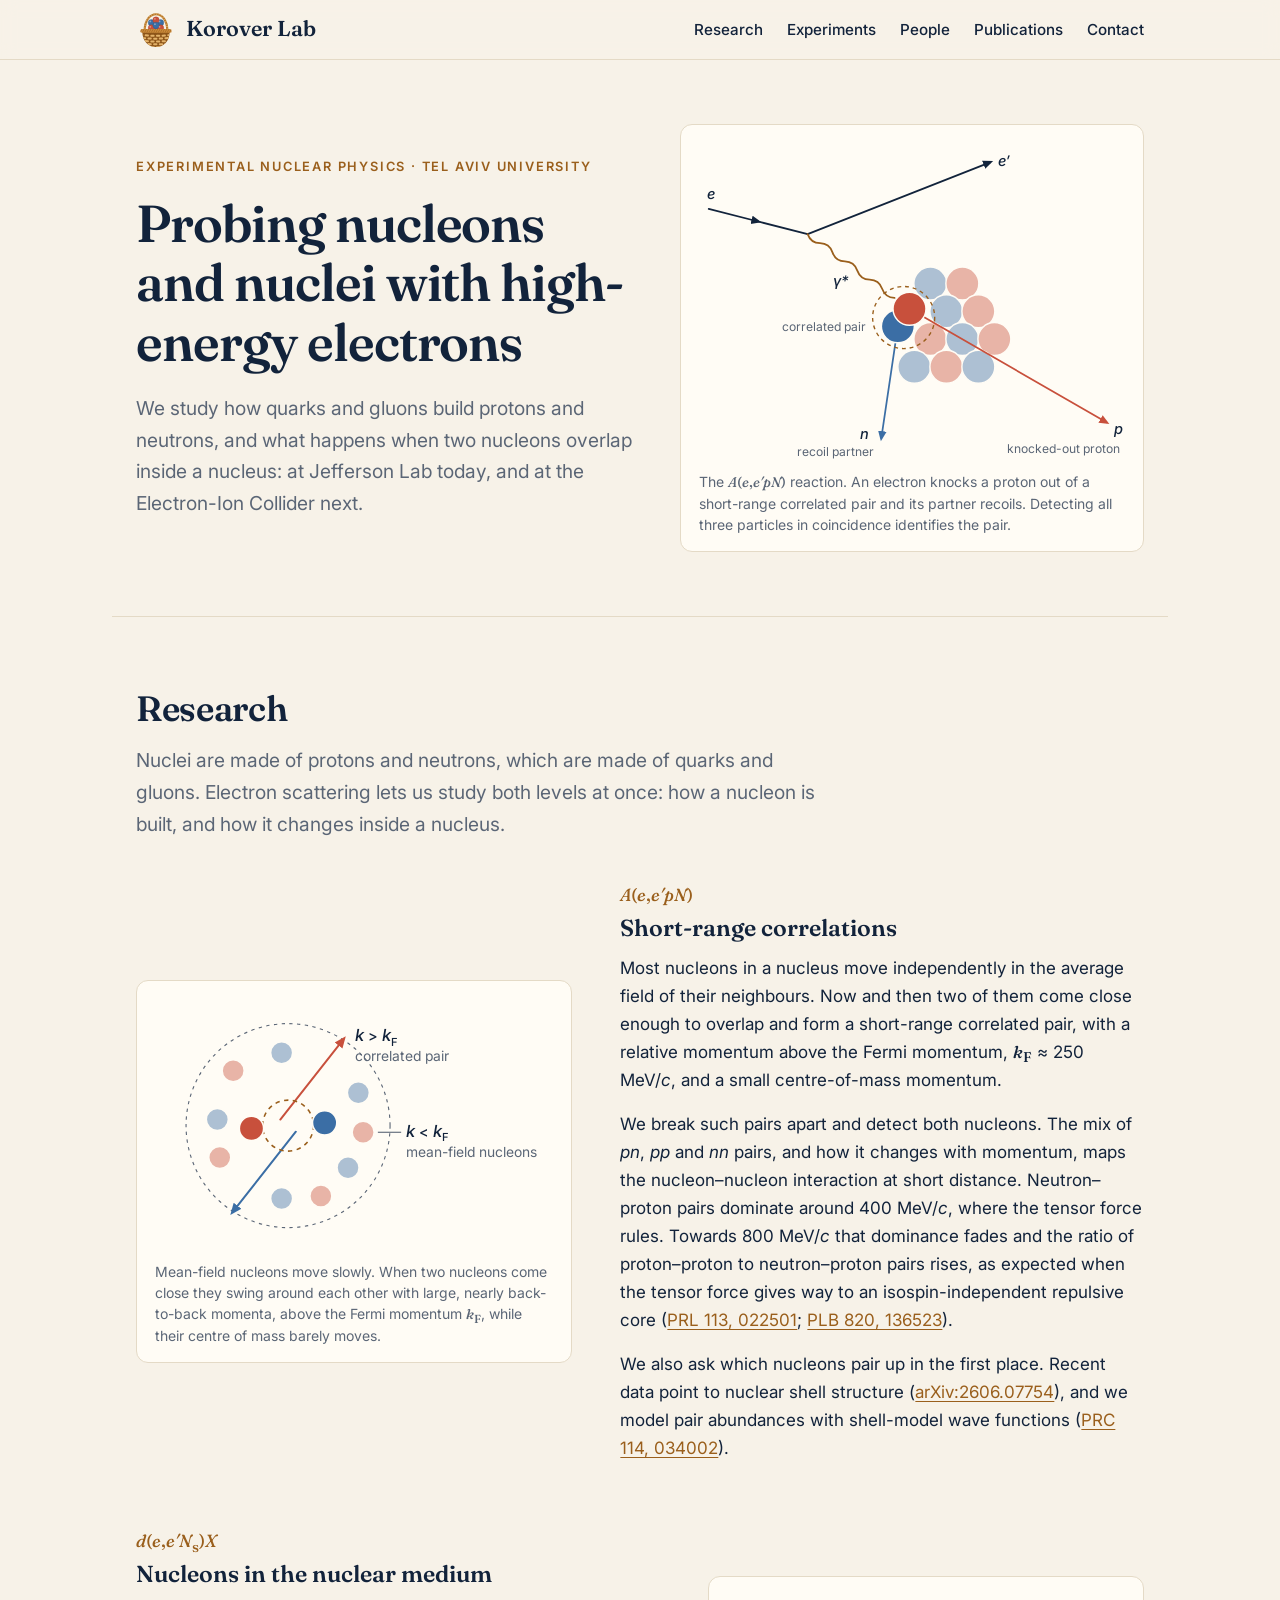
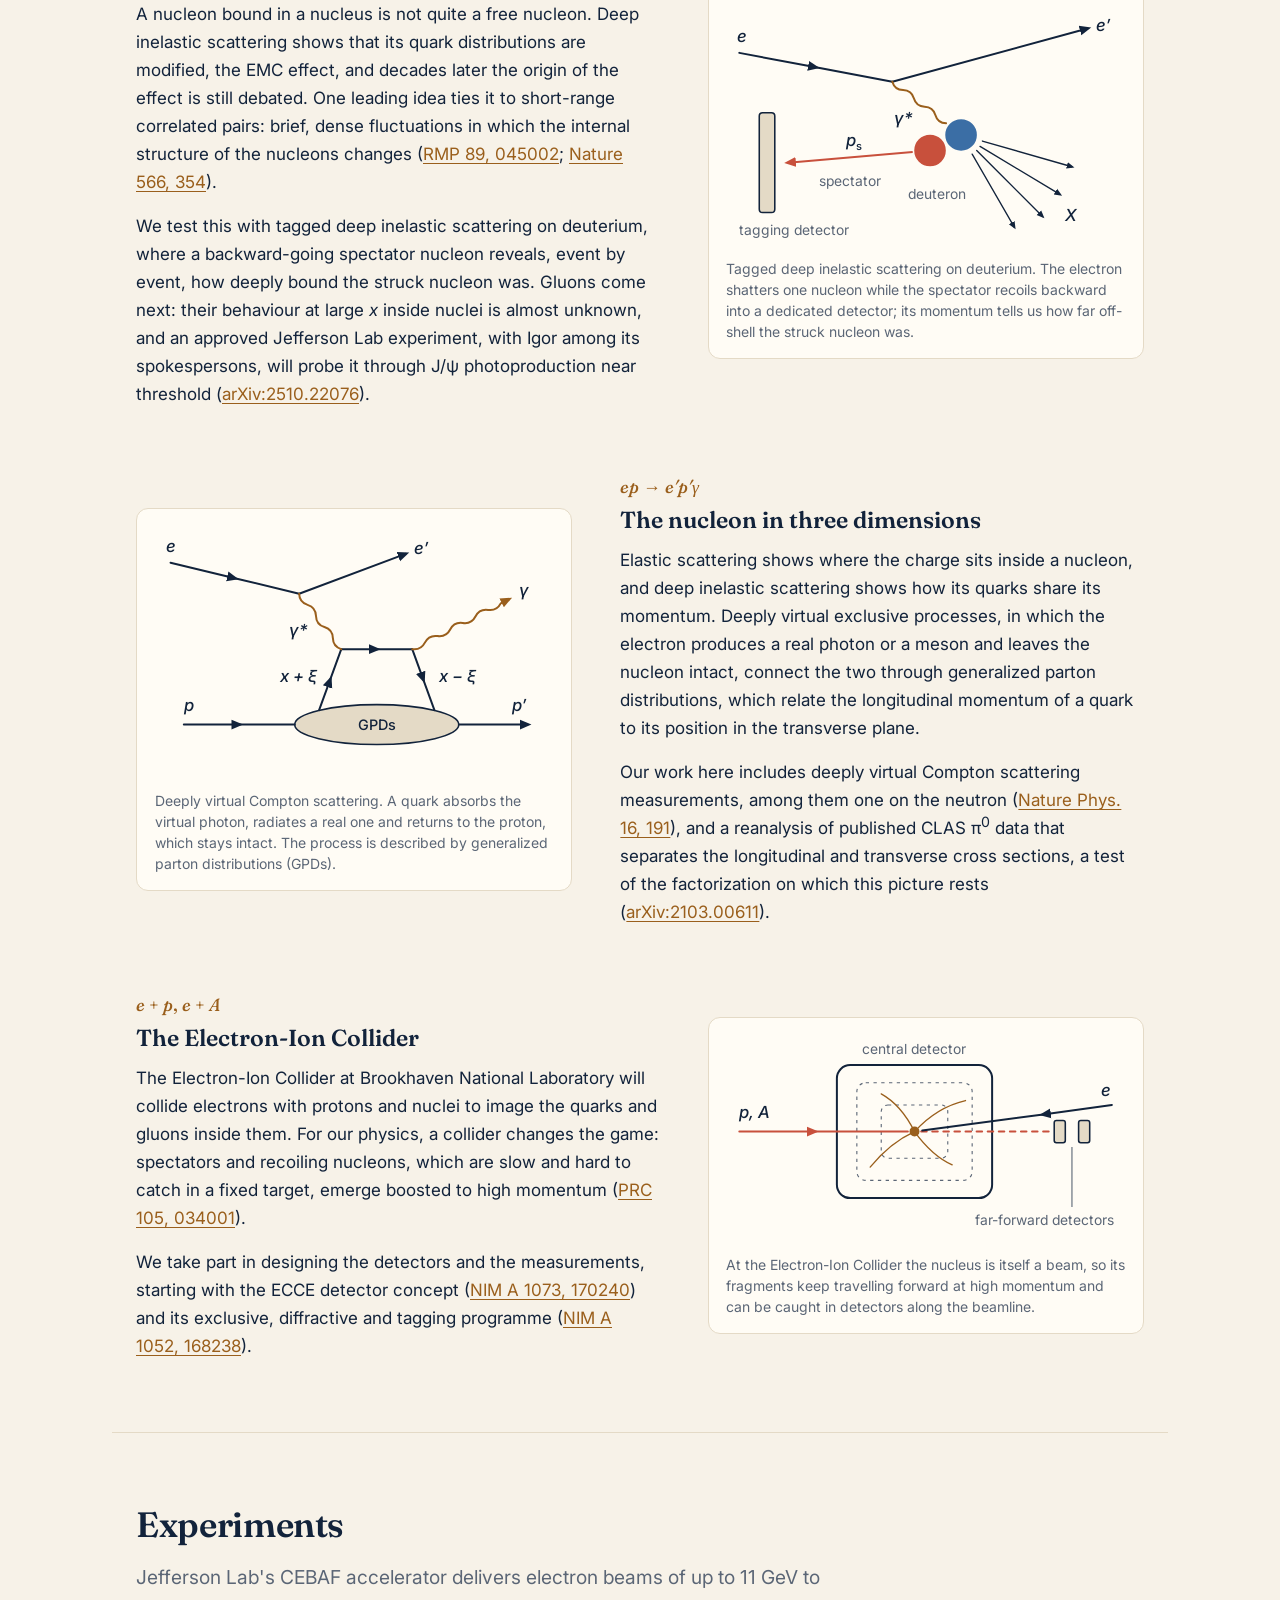
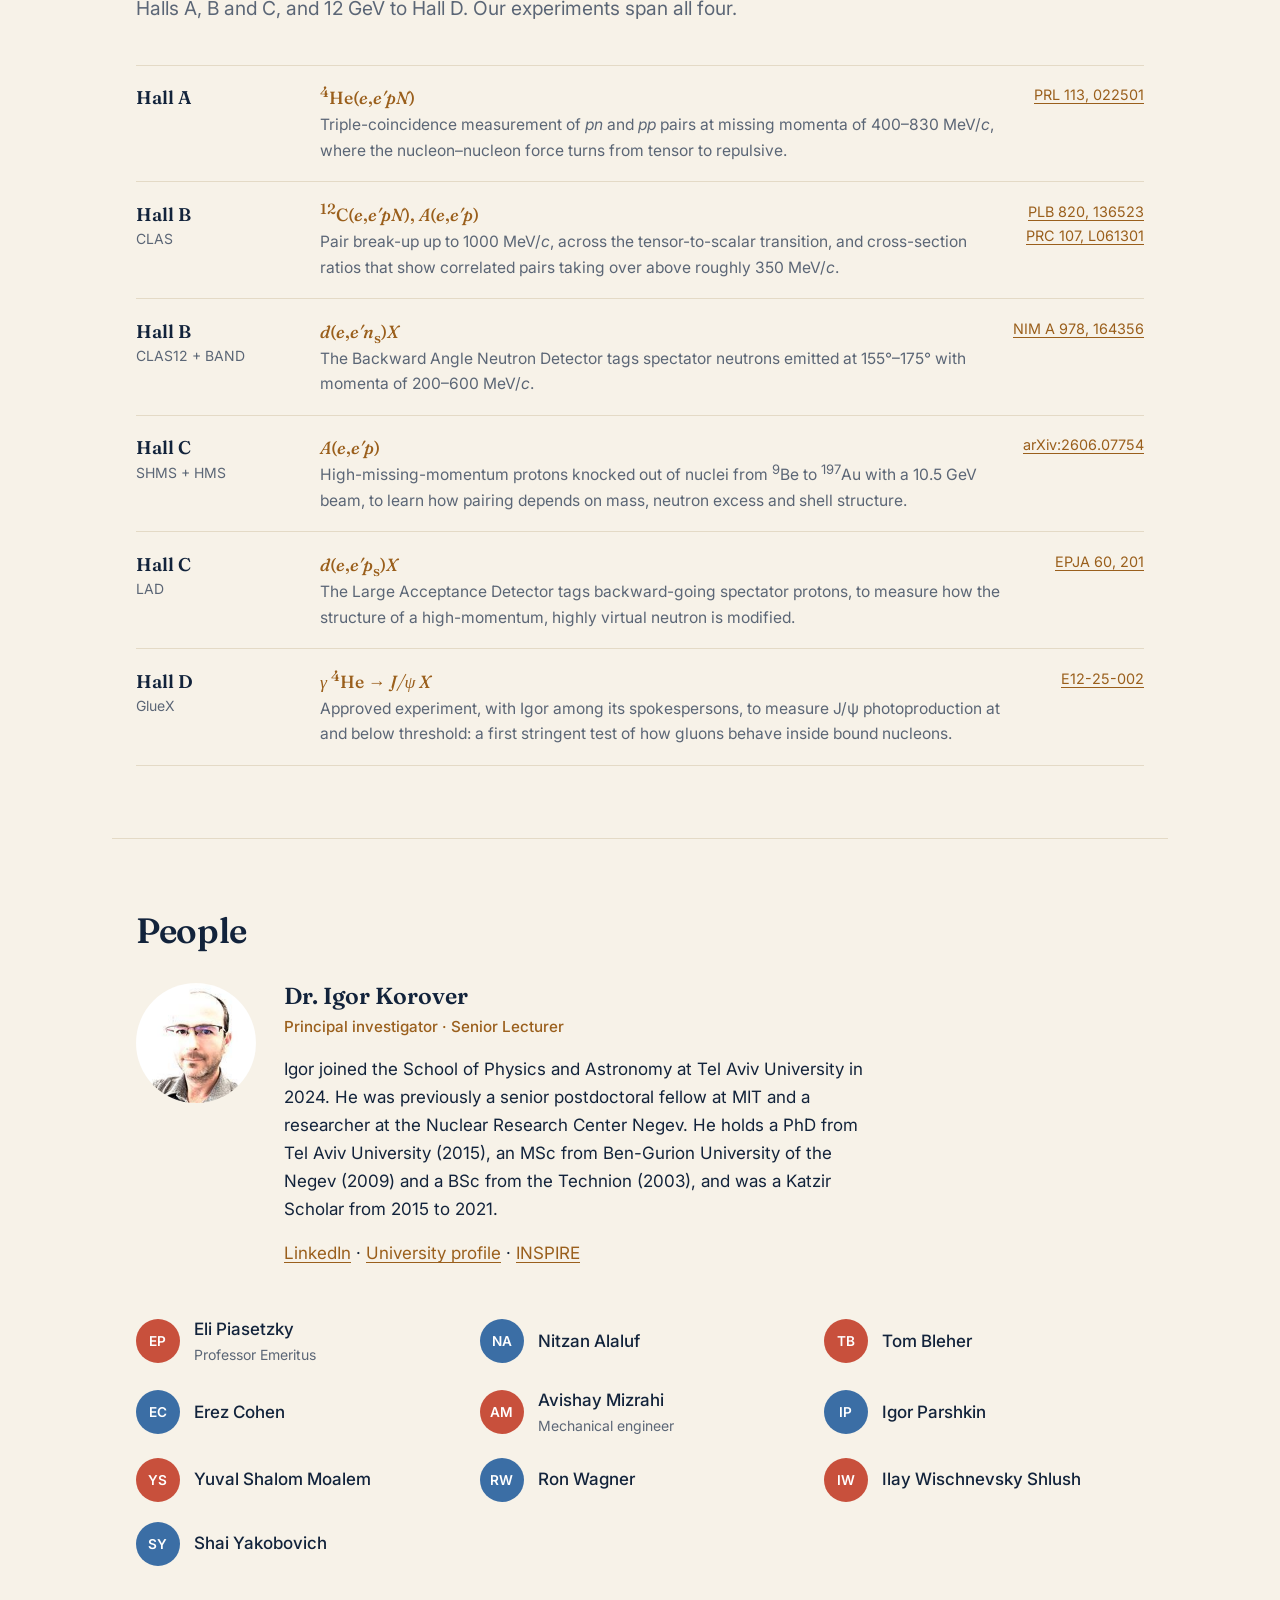
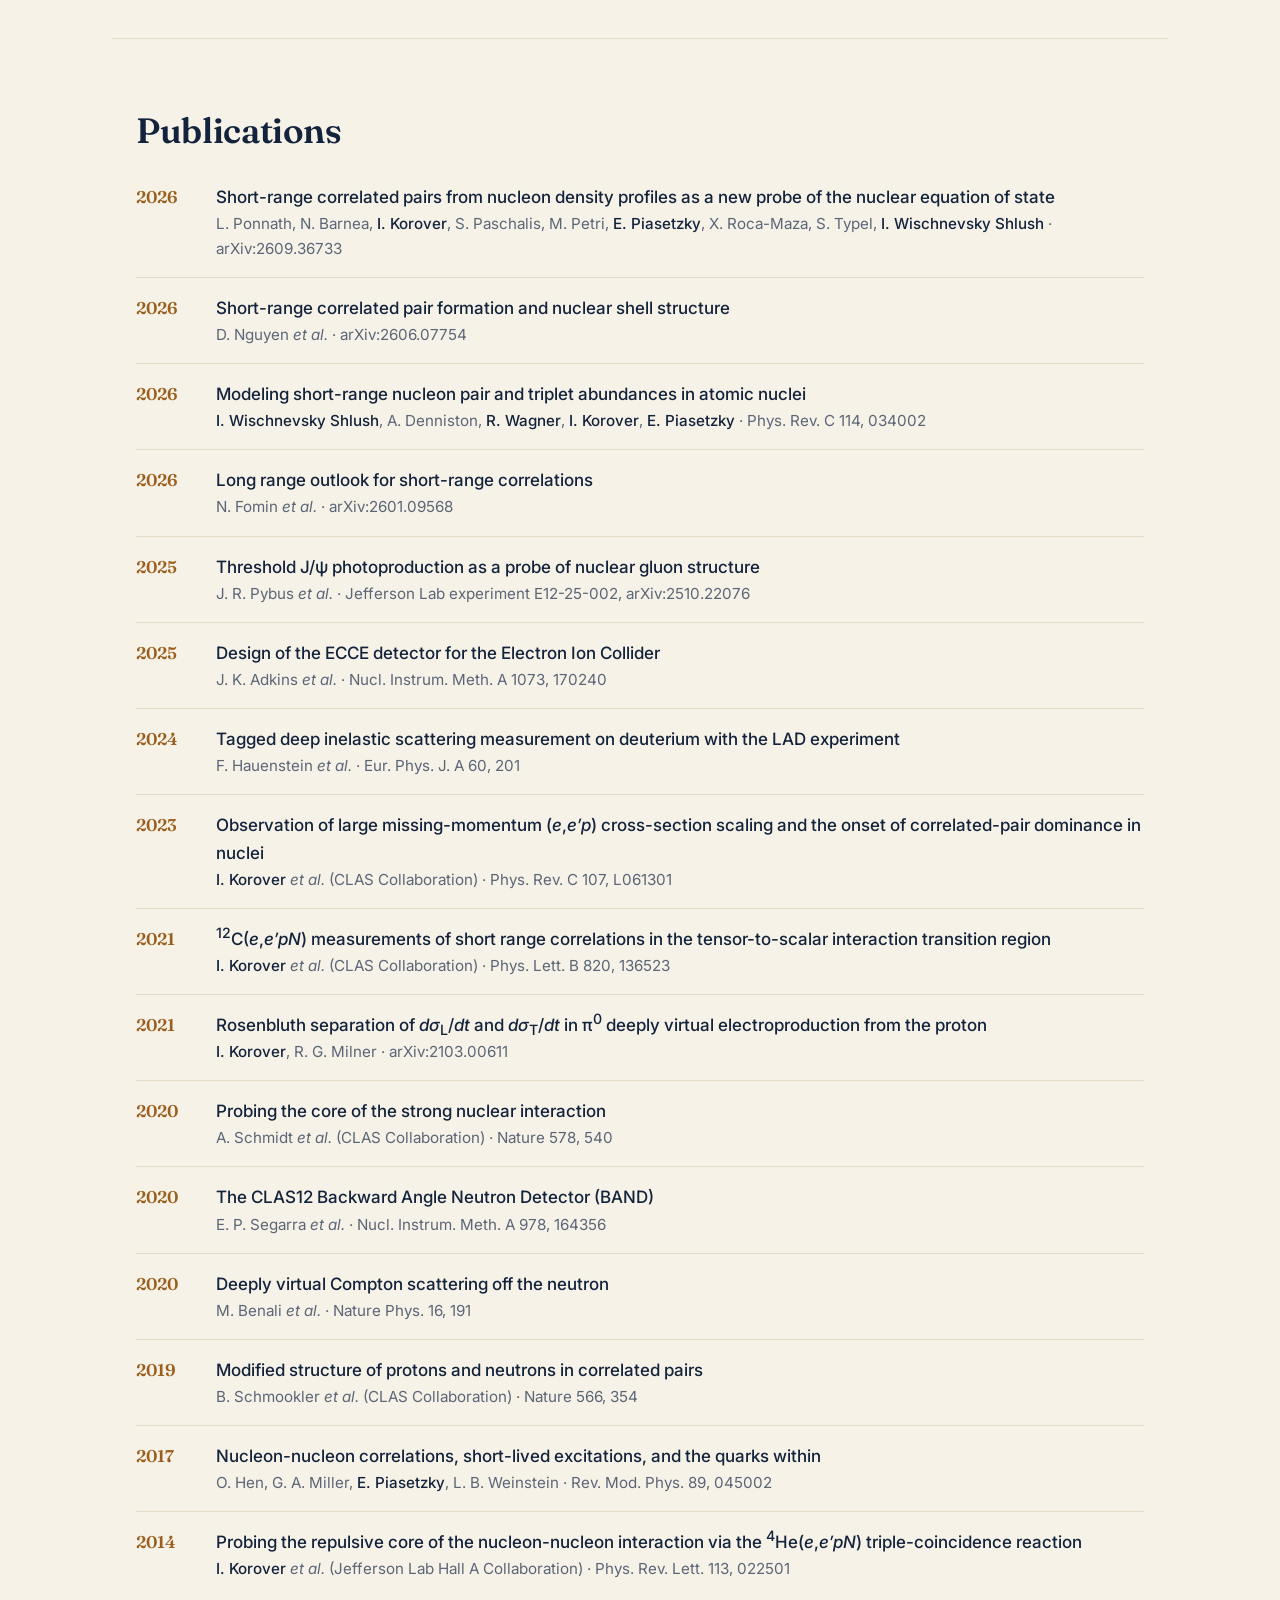
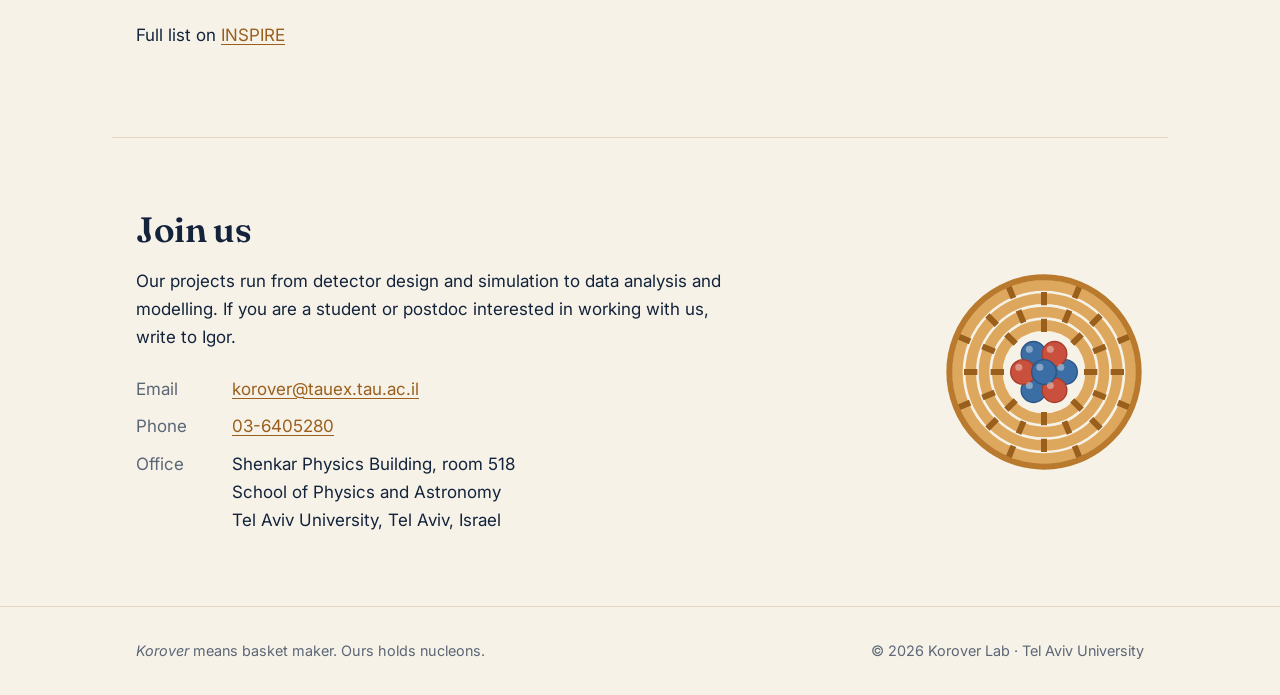
==== index.html @ 8a745620 "Korover Lab website: page, logos, figure animations, publication updater" ====
<!doctype html>
<html lang="en">
<head>
  <meta charset="utf-8">
  <meta name="viewport" content="width=device-width, initial-scale=1">
  <title>Korover Lab · Nuclear Physics at Tel Aviv University</title>
  <meta name="description" content="Experimental nuclear physics group at Tel Aviv University. We study short-range correlations, nucleon structure and the nuclear medium with high-energy electron scattering at Jefferson Lab and the Electron-Ion Collider.">
  <link rel="icon" type="image/svg+xml" href="assets/logo-basket.svg">
  <link rel="preconnect" href="https://fonts.googleapis.com">
  <link rel="preconnect" href="https://fonts.gstatic.com" crossorigin>
  <link rel="stylesheet" href="https://fonts.googleapis.com/css2?family=Fraunces:ital,opsz,wght@0,9..144,500;0,9..144,600;1,9..144,500&amp;family=Inter:ital,wght@0,400;0,500;0,600;1,500&amp;display=swap">
  <link rel="stylesheet" href="style.css">
  <link rel="stylesheet" href="animations.css">
</head>
<body>

<!-- Arrowheads shared by all figures -->
<svg class="defs" width="0" height="0" aria-hidden="true">
  <defs>
    <marker id="a-ink" viewBox="0 0 10 10" refX="6" refY="5" markerWidth="6.5" markerHeight="6.5" orient="auto"><path class="mk-ink" d="M0 1.2 9 5 0 8.8z"/></marker>
    <marker id="a-p" viewBox="0 0 10 10" refX="6" refY="5" markerWidth="6.5" markerHeight="6.5" orient="auto"><path class="mk-p" d="M0 1.2 9 5 0 8.8z"/></marker>
    <marker id="a-n" viewBox="0 0 10 10" refX="6" refY="5" markerWidth="6.5" markerHeight="6.5" orient="auto"><path class="mk-n" d="M0 1.2 9 5 0 8.8z"/></marker>
    <marker id="a-ph" viewBox="0 0 10 10" refX="6" refY="5" markerWidth="6.5" markerHeight="6.5" orient="auto"><path class="mk-ph" d="M0 1.2 9 5 0 8.8z"/></marker>
  </defs>
</svg>

<header class="site-header">
  <div class="wrap">
    <a class="brand" href="#top">
      <img src="assets/logo-basket.svg" alt="" width="40" height="40">
      <span>Korover Lab</span>
    </a>
    <nav>
      <a href="#research">Research</a>
      <a href="#experiments">Experiments</a>
      <a href="#people">People</a>
      <a href="#publications">Publications</a>
      <a href="#contact">Contact</a>
    </nav>
  </div>
</header>

<main id="top">

  <section class="hero wrap">
    <div>
      <p class="eyebrow">Experimental nuclear physics · Tel Aviv University</p>
      <h1>Probing nucleons and nuclei with high-energy electrons</h1>
      <p class="lead">We study how quarks and gluons build protons and neutrons, and what happens when two nucleons overlap inside a nucleus: at Jefferson Lab today, and at the Electron-Ion Collider next.</p>
    </div>

    <figure class="fig">
      <svg viewBox="0 0 440 330" role="img" aria-label="An electron scatters from a nucleus and knocks a proton out of a short-range correlated proton-neutron pair. The partner neutron recoils opposite to the proton's initial momentum.">
        <path class="trk-n" d="M205 191 188 306" marker-end="url(#a-n)"/>
        <g class="nuc dim">
          <circle class="n" cx="238.5" cy="147" r="17"/><circle class="p" cx="271.5" cy="147" r="17"/>
          <circle class="n" cx="255" cy="175.6" r="17"/><circle class="p" cx="288" cy="175.6" r="17"/>
          <circle class="p" cx="238.5" cy="204.2" r="17"/><circle class="n" cx="271.5" cy="204.2" r="17"/><circle class="p" cx="304.5" cy="204.2" r="17"/>
          <circle class="n" cx="222" cy="232.8" r="17"/><circle class="p" cx="255" cy="232.8" r="17"/><circle class="n" cx="288" cy="232.8" r="17"/>
        </g>
        <path class="trk-p" d="M217 173 420 290" marker-end="url(#a-p)"/>
        <g class="nuc"><circle class="n k-n" cx="205" cy="191" r="17"/><circle class="p k-p" cx="217" cy="173" r="17"/></g>
        <circle class="halo k-halo" cx="211" cy="182" r="32"/>
        <polyline class="ln" points="10,70 61,83 112,96" marker-mid="url(#a-ink)"/>
        <path class="ln" d="M112 96 300 22" marker-end="url(#a-ink)"/>
        <path class="ph k-ph" d="M112 96q3.2 9.1 12.8 9.4t12.8 9.4t12.8 9.4t12.8 9.4t12.8 9.4t12.8 9.4t12.8 9.4"/>
        <circle class="mv dot-e k-e" r="5"/>
        <text class="sym" x="8" y="60">e</text>
        <text class="sym" x="308" y="26">e′</text>
        <text class="sym" x="146" y="150" text-anchor="middle">γ*</text>
        <text class="note" x="172" y="196" text-anchor="end">correlated pair</text>
        <text class="sym" x="428" y="302">p</text>
        <text class="note" x="434" y="322" text-anchor="end">knocked-out proton</text>
        <text class="sym" x="166" y="307">n</text>
        <text class="note" x="180" y="325" text-anchor="end">recoil partner</text>
      </svg>
      <figcaption>The <span class="rx"><i>A</i>(<i>e</i>,<i>e′pN</i>)</span> reaction. An electron knocks a proton out of a short-range correlated pair and its partner recoils. Detecting all three particles in coincidence identifies the pair.</figcaption>
    </figure>
  </section>

  <section id="research" class="wrap">
    <h2>Research</h2>
    <p class="section-lead">Nuclei are made of protons and neutrons, which are made of quarks and gluons. Electron scattering lets us study both levels at once: how a nucleon is built, and how it changes inside a nucleus.</p>

    <article class="topic">
      <figure class="fig">
        <svg viewBox="0 0 360 230" role="img" aria-label="A nucleus in which most nucleons carry small momenta, while one overlapping proton-neutron pair carries large, back-to-back momenta.">
          <circle class="outline" cx="120" cy="116" r="92"/>
          <g class="ln thin s-mf">
            <path d="M183.4 86.4l-18 -16" marker-end="url(#a-ink)"/><path d="M187.7 121.9l-20 13" marker-end="url(#a-ink)"/>
            <path d="M174.1 153.9l-23 -6" marker-end="url(#a-ink)"/><path d="M149.6 179.4l-6 -23" marker-end="url(#a-ink)"/>
            <path d="M114.2 181.7l2 -24" marker-end="url(#a-ink)"/><path d="M58.4 144.7l20 -13" marker-end="url(#a-ink)"/>
            <path d="M56.2 110.4l6 -23" marker-end="url(#a-ink)"/><path d="M70.5 66.5l22 9" marker-end="url(#a-ink)"/>
            <path d="M114.2 50.3l22 8" marker-end="url(#a-ink)"/>
          </g>
          <g class="nuc dim s-sea">
            <circle class="n" cx="183.4" cy="86.4" r="10"/><circle class="p" cx="187.7" cy="121.9" r="10"/><circle class="n" cx="174.1" cy="153.9" r="10"/>
            <circle class="p" cx="149.6" cy="179.4" r="10"/><circle class="n" cx="114.2" cy="181.7" r="10"/><circle class="p" cx="58.4" cy="144.7" r="10"/>
            <circle class="n" cx="56.2" cy="110.4" r="10"/><circle class="p" cx="70.5" cy="66.5" r="10"/><circle class="n" cx="114.2" cy="50.3" r="10"/>
          </g>
          <g class="s-mom">
            <path class="trk-p" d="M113 110.5 169.9 38.2" marker-end="url(#a-p)"/>
            <path class="trk-n" d="M127 121.5 70.1 193.8" marker-end="url(#a-n)"/>
          </g>
          <circle class="halo s-halo" cx="120" cy="116" r="23"/>
          <g class="nuc"><circle class="n s-n" cx="127" cy="121.5" r="11"/><circle class="p s-p" cx="113" cy="110.5" r="11"/></g>
          <text x="180" y="40"><tspan class="sym">k</tspan> &gt; <tspan class="sym">k</tspan><tspan class="sub" dy="4">F</tspan></text>
          <text class="note" x="180" y="58">correlated pair</text>
          <path class="leader" d="M201 122H222"/>
          <text x="226" y="126"><tspan class="sym">k</tspan> &lt; <tspan class="sym">k</tspan><tspan class="sub" dy="4">F</tspan></text>
          <text class="note" x="226" y="144">mean-field nucleons</text>
        </svg>
        <figcaption>Mean-field nucleons move slowly. When two nucleons come close they swing around each other with large, nearly back-to-back momenta, above the Fermi momentum <span class="rx"><i>k</i><sub>F</sub></span>, while their centre of mass barely moves.</figcaption>
      </figure>
      <div>
        <p class="reaction"><i>A</i>(<i>e</i>,<i>e′pN</i>)</p>
        <h3>Short-range correlations</h3>
        <p>Most nucleons in a nucleus move independently in the average field of their neighbours. Now and then two of them come close enough to overlap and form a short-range correlated pair, with a relative momentum above the Fermi momentum, <span class="rx"><i>k</i><sub>F</sub></span> ≈ 250 MeV/<i>c</i>, and a small centre-of-mass momentum.</p>
        <p>We break such pairs apart and detect both nucleons. The mix of <i>pn</i>, <i>pp</i> and <i>nn</i> pairs, and how it changes with momentum, maps the nucleon–nucleon interaction at short distance. Neutron–proton pairs dominate around 400 MeV/<i>c</i>, where the tensor force rules. Towards 800 MeV/<i>c</i> that dominance fades and the ratio of proton–proton to neutron–proton pairs rises, as expected when the tensor force gives way to an isospin-independent repulsive core (<a href="https://arxiv.org/abs/1401.6138">PRL 113, 022501</a>; <a href="https://arxiv.org/abs/2004.07304">PLB 820, 136523</a>).</p>
        <p>We also ask which nucleons pair up in the first place. Recent data point to nuclear shell structure (<a href="https://arxiv.org/abs/2606.07754">arXiv:2606.07754</a>), and we model pair abundances with shell-model wave functions (<a href="https://arxiv.org/abs/2512.14447">PRC 114, 034002</a>).</p>
      </div>
    </article>

    <article class="topic">
      <figure class="fig">
        <svg viewBox="0 0 360 230" role="img" aria-label="An electron scatters deep-inelastically from one nucleon of a deuteron, which breaks up; the other nucleon, the spectator, recoils backward into a tagging detector.">
          <rect class="det t-det" x="30" y="108" width="14" height="90" rx="3"/>
          <path class="trk-p" d="M184 142 56 153" marker-end="url(#a-p)"/>
          <g class="ln thin">
            <path d="M231.2 133.5 312 156.7" marker-end="url(#a-ink)"/><path d="M229.1 138.3 301.1 181.6" marker-end="url(#a-ink)"/>
            <path d="M226.1 142.1 285.5 201.5" marker-end="url(#a-ink)"/><path d="M222 145.3 260 211.1" marker-end="url(#a-ink)"/>
          </g>
          <g class="nuc"><circle class="p t-spec" cx="184" cy="142" r="15"/><circle class="n t-struck" cx="212" cy="128" r="15"/></g>
          <polyline class="ln" points="12,54 81,67 150,80" marker-mid="url(#a-ink)"/>
          <path class="ln" d="M150 80 326 32" marker-end="url(#a-ink)"/>
          <path class="ph t-ph" d="M150 80q2.1 7.3 9.7 7.5t9.7 7.5t9.7 7.5t9.7 7.5t9.7 7.5"/>
          <circle class="mv dot-e t-e" r="4.5"/>
          <g class="t-x"><circle class="mv dot-e" r="3"/><circle class="mv dot-e" r="3"/><circle class="mv dot-e" r="3"/><circle class="mv dot-e" r="3"/></g>
          <text class="sym" x="10" y="44">e</text>
          <text class="sym" x="334" y="34">e′</text>
          <text class="sym" x="160" y="118" text-anchor="middle">γ*</text>
          <text class="sym" x="306" y="206">X</text>
          <text x="108" y="138"><tspan class="sym">p</tspan><tspan class="sub" dy="4">s</tspan></text>
          <text class="note" x="112" y="174" text-anchor="middle">spectator</text>
          <text class="note" x="190" y="186" text-anchor="middle">deuteron</text>
          <text class="note" x="12" y="218">tagging detector</text>
        </svg>
        <figcaption>Tagged deep inelastic scattering on deuterium. The electron shatters one nucleon while the spectator recoils backward into a dedicated detector; its momentum tells us how far off-shell the struck nucleon was.</figcaption>
      </figure>
      <div>
        <p class="reaction"><i>d</i>(<i>e</i>,<i>e′N</i><sub>s</sub>)<i>X</i></p>
        <h3>Nucleons in the nuclear medium</h3>
        <p>A nucleon bound in a nucleus is not quite a free nucleon. Deep inelastic scattering shows that its quark distributions are modified, the EMC effect, and decades later the origin of the effect is still debated. One leading idea ties it to short-range correlated pairs: brief, dense fluctuations in which the internal structure of the nucleons changes (<a href="https://arxiv.org/abs/1611.09748">RMP 89, 045002</a>; <a href="https://arxiv.org/abs/2004.12065">Nature 566, 354</a>).</p>
        <p>We test this with tagged deep inelastic scattering on deuterium, where a backward-going spectator nucleon reveals, event by event, how deeply bound the struck nucleon was. Gluons come next: their behaviour at large <i>x</i> inside nuclei is almost unknown, and an approved Jefferson Lab experiment, with Igor among its spokespersons, will probe it through J/ψ photoproduction near threshold (<a href="https://arxiv.org/abs/2510.22076">arXiv:2510.22076</a>).</p>
      </div>
    </article>

    <article class="topic">
      <figure class="fig">
        <svg viewBox="0 0 360 230" role="img" aria-label="The handbag diagram of deeply virtual Compton scattering: a quark in the proton absorbs a virtual photon from the electron, emits a real photon and returns to the proton.">
          <ellipse class="blob" cx="200" cy="180" rx="74" ry="18"/>
          <polyline class="ln" points="26,180 76,180 126,180" marker-mid="url(#a-ink)"/>
          <path class="ln" d="M274 180H336" marker-end="url(#a-ink)"/>
          <polyline class="ln" points="148,167 158,139.5 168,112" marker-mid="url(#a-ink)"/>
          <polyline class="ln" points="168,112 200,112 232,112" marker-mid="url(#a-ink)"/>
          <polyline class="ln" points="232,112 242,139.5 252,167" marker-mid="url(#a-ink)"/>
          <polyline class="ln" points="14,34 72,48 130,62" marker-mid="url(#a-ink)"/>
          <path class="ln" d="M130 62 226 26" marker-end="url(#a-ink)"/>
          <path class="ph" d="M130 62q0.2 7.7 7.6 10t7.6 10t7.6 10t7.6 10t7.6 10"/>
          <path class="ph" d="M232 112q7.8 1.1 11.4 -5.9t11.4 -5.9t11.4 -5.9t11.4 -5.9t11.4 -5.9t11.4 -5.9t11.4 -5.9l7.1 -3.6" marker-end="url(#a-ph)"/>
          <circle class="mv dot-e d-e" r="4.5"/>
          <circle class="mv p d-p" r="6"/>
          <circle class="mv dot-ph d-gs" r="4"/>
          <circle class="mv dot-e d-q" r="3.5"/>
          <circle class="mv dot-ph d-g" r="4"/>
          <circle class="mv p d-p2" r="6"/>
          <text class="sym" x="10" y="24">e</text>
          <text class="sym" x="234" y="26">e′</text>
          <text class="sym" x="138" y="100" text-anchor="end">γ*</text>
          <text class="sym" x="328" y="64">γ</text>
          <text class="sym" x="26" y="168">p</text>
          <text class="sym" x="322" y="168">p′</text>
          <text class="sym" x="146" y="142" text-anchor="end">x + ξ</text>
          <text class="sym" x="256" y="142">x − ξ</text>
          <text x="200" y="185" text-anchor="middle">GPDs</text>
        </svg>
        <figcaption>Deeply virtual Compton scattering. A quark absorbs the virtual photon, radiates a real one and returns to the proton, which stays intact. The process is described by generalized parton distributions (GPDs).</figcaption>
      </figure>
      <div>
        <p class="reaction"><i>ep</i> → <i>e′p′γ</i></p>
        <h3>The nucleon in three dimensions</h3>
        <p>Elastic scattering shows where the charge sits inside a nucleon, and deep inelastic scattering shows how its quarks share its momentum. Deeply virtual exclusive processes, in which the electron produces a real photon or a meson and leaves the nucleon intact, connect the two through generalized parton distributions, which relate the longitudinal momentum of a quark to its position in the transverse plane.</p>
        <p>Our work here includes deeply virtual Compton scattering measurements, among them one on the neutron (<a href="https://arxiv.org/abs/2109.02076">Nature Phys. 16, 191</a>), and a reanalysis of published CLAS π<sup>0</sup> data that separates the longitudinal and transverse cross sections, a test of the factorization on which this picture rests (<a href="https://arxiv.org/abs/2103.00611">arXiv:2103.00611</a>).</p>
      </div>
    </article>

    <article class="topic">
      <figure class="fig">
        <svg viewBox="0 0 360 190" role="img" aria-label="Schematic of an electron-ion collision: an ion beam from the left and an electron beam from the right collide inside a central detector; nuclear fragments continue into far-forward detectors.">
          <rect class="ln" x="100" y="28" width="140" height="120" rx="12"/>
          <rect class="outline" x="118" y="44" width="104" height="88" rx="8"/>
          <rect class="outline" x="140" y="64" width="60" height="48" rx="6"/>
          <g class="ph thin e-trk"><path pathLength="1" d="M170 88q20 -22 46 -28"/><path pathLength="1" d="M170 88q-12 -24 -30 -34"/><path pathLength="1" d="M170 88q16 22 34 30"/><path pathLength="1" d="M170 88q-22 10 -40 32"/></g>
          <polyline class="trk-p" points="12,88 80,88 164,88" marker-mid="url(#a-p)"/>
          <path class="trk-p dash" d="M176 88H296"/>
          <polyline class="ln" points="348,64 286,72.5 177,87" marker-mid="url(#a-ink)"/>
          <rect class="det e-det" x="296" y="78" width="10" height="20" rx="2"/>
          <rect class="det e-det" x="318" y="78" width="10" height="20" rx="2"/>
          <g class="mv e-ion"><circle class="p" cx="-4" r="4"/><circle class="n" cx="3" cy="-3.6" r="4"/><circle class="p" cx="3" cy="3.6" r="4"/></g>
          <circle class="mv dot-e e-el" r="4"/>
          <circle class="mv p e-f1" r="3.6"/>
          <circle class="mv n e-f2" r="3.6"/>
          <circle class="spark e-spark" cx="170" cy="88" r="4.5"/>
          <path class="leader" d="M312 102V156"/>
          <text class="sym" x="12" y="76">p, A</text>
          <text class="sym" x="338" y="56">e</text>
          <text class="note" x="170" y="18" text-anchor="middle">central detector</text>
          <text class="note" x="350" y="172" text-anchor="end">far-forward detectors</text>
        </svg>
        <figcaption>At the Electron-Ion Collider the nucleus is itself a beam, so its fragments keep travelling forward at high momentum and can be caught in detectors along the beamline.</figcaption>
      </figure>
      <div>
        <p class="reaction"><i>e</i> + <i>p</i>, <i>e</i> + <i>A</i></p>
        <h3>The Electron-Ion Collider</h3>
        <p>The Electron-Ion Collider at Brookhaven National Laboratory will collide electrons with protons and nuclei to image the quarks and gluons inside them. For our physics, a collider changes the game: spectators and recoiling nucleons, which are slow and hard to catch in a fixed target, emerge boosted to high momentum (<a href="https://arxiv.org/abs/2109.09509">PRC 105, 034001</a>).</p>
        <p>We take part in designing the detectors and the measurements, starting with the ECCE detector concept (<a href="https://arxiv.org/abs/2209.02580">NIM A 1073, 170240</a>) and its exclusive, diffractive and tagging programme (<a href="https://arxiv.org/abs/2208.14575">NIM A 1052, 168238</a>).</p>
      </div>
    </article>
  </section>

  <section id="experiments" class="wrap">
    <h2>Experiments</h2>
    <p class="section-lead">Jefferson Lab's CEBAF accelerator delivers electron beams of up to 11 GeV to Halls A, B and C, and 12 GeV to Hall D. Our experiments span all four.</p>
    <ul class="experiments">
      <li>
        <div class="where">Hall A</div>
        <div>
          <p class="reaction"><sup>4</sup>He(<i>e</i>,<i>e′pN</i>)</p>
          <p>Triple-coincidence measurement of <i>pn</i> and <i>pp</i> pairs at missing momenta of 400–830 MeV/<i>c</i>, where the nucleon–nucleon force turns from tensor to repulsive.</p>
        </div>
        <div class="refs"><a href="https://arxiv.org/abs/1401.6138">PRL 113, 022501</a></div>
      </li>
      <li>
        <div class="where">Hall B <small>CLAS</small></div>
        <div>
          <p class="reaction"><sup>12</sup>C(<i>e</i>,<i>e′pN</i>), <i>A</i>(<i>e</i>,<i>e′p</i>)</p>
          <p>Pair break-up up to 1000 MeV/<i>c</i>, across the tensor-to-scalar transition, and cross-section ratios that show correlated pairs taking over above roughly 350 MeV/<i>c</i>.</p>
        </div>
        <div class="refs"><a href="https://arxiv.org/abs/2004.07304">PLB 820, 136523</a><a href="https://arxiv.org/abs/2209.01492">PRC 107, L061301</a></div>
      </li>
      <li>
        <div class="where">Hall B <small>CLAS12 + BAND</small></div>
        <div>
          <p class="reaction"><i>d</i>(<i>e</i>,<i>e′n</i><sub>s</sub>)<i>X</i></p>
          <p>The Backward Angle Neutron Detector tags spectator neutrons emitted at 155°–175° with momenta of 200–600 MeV/<i>c</i>.</p>
        </div>
        <div class="refs"><a href="https://arxiv.org/abs/2004.10339">NIM A 978, 164356</a></div>
      </li>
      <li>
        <div class="where">Hall C <small>SHMS + HMS</small></div>
        <div>
          <p class="reaction"><i>A</i>(<i>e</i>,<i>e′p</i>)</p>
          <p>High-missing-momentum protons knocked out of nuclei from <sup>9</sup>Be to <sup>197</sup>Au with a 10.5 GeV beam, to learn how pairing depends on mass, neutron excess and shell structure.</p>
        </div>
        <div class="refs"><a href="https://arxiv.org/abs/2606.07754">arXiv:2606.07754</a></div>
      </li>
      <li>
        <div class="where">Hall C <small>LAD</small></div>
        <div>
          <p class="reaction"><i>d</i>(<i>e</i>,<i>e′p</i><sub>s</sub>)<i>X</i></p>
          <p>The Large Acceptance Detector tags backward-going spectator protons, to measure how the structure of a high-momentum, highly virtual neutron is modified.</p>
        </div>
        <div class="refs"><a href="https://doi.org/10.1140/epja/s10050-024-01356-w">EPJA 60, 201</a></div>
      </li>
      <li>
        <div class="where">Hall D <small>GlueX</small></div>
        <div>
          <p class="reaction"><i>γ</i> <sup>4</sup>He → <i>J/ψ X</i></p>
          <p>Approved experiment, with Igor among its spokespersons, to measure J/ψ photoproduction at and below threshold: a first stringent test of how gluons behave inside bound nucleons.</p>
        </div>
        <div class="refs"><a href="https://arxiv.org/abs/2510.22076">E12-25-002</a></div>
      </li>
    </ul>
  </section>

  <section id="people" class="wrap">
    <h2>People</h2>

    <div class="pi">
      <img src="assets/igor-korover.jpg" alt="Dr. Igor Korover" width="120" height="120">
      <div>
        <h3>Dr. Igor Korover</h3>
        <p class="role">Principal investigator · Senior Lecturer</p>
        <p>Igor joined the School of Physics and Astronomy at Tel Aviv University in 2024. He was previously a senior postdoctoral fellow at MIT and a researcher at the Nuclear Research Center Negev. He holds a PhD from Tel Aviv University (2015), an MSc from Ben-Gurion University of the Negev (2009) and a BSc from the Technion (2003), and was a Katzir Scholar from 2015 to 2021.</p>
        <p><a href="https://www.linkedin.com/in/igor-korover-88603567/">LinkedIn</a> · <a href="https://english.tau.ac.il/profile/igorkoro">University profile</a> · <a href="https://inspirehep.net/literature?q=a%20Korover%2C%20I&amp;sort=mostrecent">INSPIRE</a></p>
      </div>
    </div>

    <!-- To give a member a role, add <small>Role</small> after the name. -->
    <ul class="members">
      <li><i>EP</i><span>Eli Piasetzky <small>Professor Emeritus</small></span></li>
      <li><i>NA</i><span>Nitzan Alaluf</span></li>
      <li><i>TB</i><span>Tom Bleher</span></li>
      <li><i>EC</i><span>Erez Cohen</span></li>
      <li><i>AM</i><span>Avishay Mizrahi <small>Mechanical engineer</small></span></li>
      <li><i>IP</i><span>Igor Parshkin</span></li>
      <li><i>YS</i><span>Yuval Shalom Moalem</span></li>
      <li><i>RW</i><span>Ron Wagner</span></li>
      <li><i>IW</i><span>Ilay Wischnevsky Shlush</span></li>
      <li><i>SY</i><span>Shai Yakobovich</span></li>
    </ul>
  </section>

  <section id="publications" class="wrap">
    <h2>Publications</h2>
    <!-- publications:start (rewritten by scripts/update_publications.py) -->
    <ol class="pubs">
      <li>
        <span class="year">2026</span>
        <p><a href="https://arxiv.org/abs/2609.36733">Short-range correlated pairs from nucleon density profiles as a new probe of the nuclear equation of state</a><br>
        L. Ponnath, N. Barnea, <b>I. Korover</b>, S. Paschalis, M. Petri, <b>E. Piasetzky</b>, X. Roca-Maza, S. Typel, <b>I. Wischnevsky Shlush</b> · arXiv:2609.36733</p>
      </li>
      <li>
        <span class="year">2026</span>
        <p><a href="https://arxiv.org/abs/2606.07754">Short-range correlated pair formation and nuclear shell structure</a><br>
        D. Nguyen <i>et al.</i> · arXiv:2606.07754</p>
      </li>
      <li>
        <span class="year">2026</span>
        <p><a href="https://arxiv.org/abs/2512.14447">Modeling short-range nucleon pair and triplet abundances in atomic nuclei</a><br>
        <b>I. Wischnevsky Shlush</b>, A. Denniston, <b>R. Wagner</b>, <b>I. Korover</b>, <b>E. Piasetzky</b> · Phys. Rev. C 114, 034002</p>
      </li>
      <li>
        <span class="year">2026</span>
        <p><a href="https://arxiv.org/abs/2601.09568">Long range outlook for short-range correlations</a><br>
        N. Fomin <i>et al.</i> · arXiv:2601.09568</p>
      </li>
      <li>
        <span class="year">2025</span>
        <p><a href="https://arxiv.org/abs/2510.22076">Threshold J/ψ photoproduction as a probe of nuclear gluon structure</a><br>
        J. R. Pybus <i>et al.</i> · Jefferson Lab experiment E12-25-002, arXiv:2510.22076</p>
      </li>
      <li>
        <span class="year">2025</span>
        <p><a href="https://arxiv.org/abs/2209.02580">Design of the ECCE detector for the Electron Ion Collider</a><br>
        J. K. Adkins <i>et al.</i> · Nucl. Instrum. Meth. A 1073, 170240</p>
      </li>
      <li>
        <span class="year">2024</span>
        <p><a href="https://doi.org/10.1140/epja/s10050-024-01356-w">Tagged deep inelastic scattering measurement on deuterium with the LAD experiment</a><br>
        F. Hauenstein <i>et al.</i> · Eur. Phys. J. A 60, 201</p>
      </li>
      <li>
        <span class="year">2023</span>
        <p><a href="https://arxiv.org/abs/2209.01492">Observation of large missing-momentum (<i>e</i>,<i>e′p</i>) cross-section scaling and the onset of correlated-pair dominance in nuclei</a><br>
        <b>I. Korover</b> <i>et al.</i> (CLAS Collaboration) · Phys. Rev. C 107, L061301</p>
      </li>
      <li>
        <span class="year">2021</span>
        <p><a href="https://arxiv.org/abs/2004.07304"><sup>12</sup>C(<i>e</i>,<i>e′pN</i>) measurements of short range correlations in the tensor-to-scalar interaction transition region</a><br>
        <b>I. Korover</b> <i>et al.</i> (CLAS Collaboration) · Phys. Lett. B 820, 136523</p>
      </li>
      <li>
        <span class="year">2021</span>
        <p><a href="https://arxiv.org/abs/2103.00611">Rosenbluth separation of <i>dσ</i><sub>L</sub>/<i>dt</i> and <i>dσ</i><sub>T</sub>/<i>dt</i> in π<sup>0</sup> deeply virtual electroproduction from the proton</a><br>
        <b>I. Korover</b>, R. G. Milner · arXiv:2103.00611</p>
      </li>
      <li>
        <span class="year">2020</span>
        <p><a href="https://arxiv.org/abs/2004.11221">Probing the core of the strong nuclear interaction</a><br>
        A. Schmidt <i>et al.</i> (CLAS Collaboration) · Nature 578, 540</p>
      </li>
      <li>
        <span class="year">2020</span>
        <p><a href="https://arxiv.org/abs/2004.10339">The CLAS12 Backward Angle Neutron Detector (BAND)</a><br>
        E. P. Segarra <i>et al.</i> · Nucl. Instrum. Meth. A 978, 164356</p>
      </li>
      <li>
        <span class="year">2020</span>
        <p><a href="https://arxiv.org/abs/2109.02076">Deeply virtual Compton scattering off the neutron</a><br>
        M. Benali <i>et al.</i> · Nature Phys. 16, 191</p>
      </li>
      <li>
        <span class="year">2019</span>
        <p><a href="https://arxiv.org/abs/2004.12065">Modified structure of protons and neutrons in correlated pairs</a><br>
        B. Schmookler <i>et al.</i> (CLAS Collaboration) · Nature 566, 354</p>
      </li>
      <li>
        <span class="year">2017</span>
        <p><a href="https://arxiv.org/abs/1611.09748">Nucleon-nucleon correlations, short-lived excitations, and the quarks within</a><br>
        O. Hen, G. A. Miller, <b>E. Piasetzky</b>, L. B. Weinstein · Rev. Mod. Phys. 89, 045002</p>
      </li>
      <li>
        <span class="year">2014</span>
        <p><a href="https://arxiv.org/abs/1401.6138">Probing the repulsive core of the nucleon-nucleon interaction via the <sup>4</sup>He(<i>e</i>,<i>e′pN</i>) triple-coincidence reaction</a><br>
        <b>I. Korover</b> <i>et al.</i> (Jefferson Lab Hall A Collaboration) · Phys. Rev. Lett. 113, 022501</p>
      </li>
    </ol>
    <p>Full list on <a href="https://inspirehep.net/literature?q=a%20Korover%2C%20I&amp;sort=mostrecent">INSPIRE</a></p>
    <!-- publications:end -->
  </section>

  <section id="contact" class="wrap contact">
    <div>
      <h2>Join us</h2>
      <p>Our projects run from detector design and simulation to data analysis and modelling. If you are a student or postdoc interested in working with us, write to Igor.</p>
      <dl>
        <dt>Email</dt><dd><a href="mailto:korover@tauex.tau.ac.il">korover@tauex.tau.ac.il</a></dd>
        <dt>Phone</dt><dd><a href="tel:+97236405280">03-6405280</a></dd>
        <dt>Office</dt><dd>Shenkar Physics Building, room 518<br>School of Physics and Astronomy<br>Tel Aviv University, Tel Aviv, Israel</dd>
      </dl>
    </div>
    <img src="assets/logo-woven.svg" alt="" width="200" height="200">
  </section>

</main>

<footer class="site-footer">
  <div class="wrap">
    <p><em>Korover</em> means basket maker. Ours holds nucleons.</p>
    <p>© 2026 Korover Lab · Tel Aviv University</p>
  </div>
</footer>

</body>
</html>
---- style.css ----
:root {
  --bg: #F7F2E8;
  --surface: #FFFCF5;
  --ink: #12233B;
  --muted: #5B6676;
  --line: #E4DAC6;
  --wicker: #9A5F1C;
  --proton: #C8503C;
  --neutron: #3B6EA5;
}

@media (prefers-color-scheme: dark) {
  :root {
    --bg: #0F1D31;
    --surface: #17283F;
    --ink: #F3EDE0;
    --muted: #A9B4C3;
    --line: #2A3D58;
    --wicker: #E0AE66;
    --proton: #D9634E;
    --neutron: #4F86C2;
  }
}

* { box-sizing: border-box; }

html { scroll-behavior: smooth; scroll-padding-top: 5rem; }

body {
  margin: 0;
  background: var(--bg);
  color: var(--ink);
  font: 400 1.0625rem/1.65 Inter, system-ui, -apple-system, "Segoe UI", sans-serif;
  -webkit-font-smoothing: antialiased;
}

.wrap { max-width: 66rem; margin-inline: auto; padding-inline: 1.5rem; }

h1, h2, h3, .brand { font-family: Fraunces, Georgia, serif; font-weight: 600; line-height: 1.15; }
h1 { font-size: clamp(2.1rem, 4.6vw, 3.25rem); letter-spacing: -0.02em; margin: 0 0 1.25rem; }
h2 { font-size: clamp(1.7rem, 3vw, 2.2rem); letter-spacing: -0.01em; margin: 0 0 1rem; }
h3 { font-size: 1.45rem; margin: 0 0 0.75rem; }
p { margin: 0 0 1rem; }
sup, sub { line-height: 0; }

a { color: var(--wicker); text-underline-offset: 0.2em; }
a:hover { color: var(--proton); }

/* Header */
.site-header {
  position: sticky; top: 0; z-index: 1;
  background: color-mix(in srgb, var(--bg) 88%, transparent);
  backdrop-filter: blur(8px);
  border-bottom: 1px solid var(--line);
}
.site-header .wrap { display: flex; align-items: center; justify-content: space-between; gap: 0.5rem 1rem; flex-wrap: wrap; padding-block: 0.6rem; }
.brand { display: flex; align-items: center; gap: 0.6rem; font-size: 1.35rem; color: var(--ink); text-decoration: none; }
nav { display: flex; gap: 1.5rem; }
nav a { color: var(--ink); text-decoration: none; font-size: 0.95rem; font-weight: 500; }
nav a:hover { color: var(--wicker); }

/* Sections */
section { padding-block: 4.5rem; }
section + section { border-top: 1px solid var(--line); }
.section-lead { font-size: 1.2rem; color: var(--muted); max-width: 44rem; margin-bottom: 2.5rem; }

.hero { display: grid; grid-template-columns: minmax(0, 1fr) minmax(0, 29rem); align-items: center; gap: 3rem; padding-block: 4rem; }
.eyebrow { font-size: 0.8rem; font-weight: 600; letter-spacing: 0.14em; text-transform: uppercase; color: var(--wicker); }
.lead { font-size: 1.2rem; color: var(--muted); margin: 0; }

/* Reactions and inline physics notation */
.reaction, .rx { font-family: Fraunces, Georgia, serif; font-weight: 500; }
.reaction { color: var(--wicker); font-size: 1.1rem; margin: 0 0 0.35rem; }
.rx { white-space: nowrap; }

/* Figures */
.defs { position: absolute; }
.fig { margin: 0; background: var(--surface); border: 1px solid var(--line); border-radius: 0.75rem; padding: 1rem 1.1rem; }
.fig svg { display: block; width: 100%; height: auto; }
.fig figcaption { margin-top: 0.6rem; font-size: 0.875rem; line-height: 1.5; color: var(--muted); }
.fig text { font: 500 13px Inter, system-ui, sans-serif; fill: var(--ink); }
.fig .sym { font-style: italic; font-size: 15px; }
.fig .sub { font-size: 10px; }
.fig .note { font-weight: 400; font-size: 12.5px; fill: var(--muted); }

.ln, .ph, .trk-p, .trk-n { fill: none; stroke-width: 1.8; stroke-linecap: round; stroke-linejoin: round; }
.ln { stroke: var(--ink); }
.ph { stroke: var(--wicker); }
.trk-p { stroke: var(--proton); }
.trk-n { stroke: var(--neutron); }
.thin, .thin path { stroke-width: 1.2; }
.dash { stroke-dasharray: 5 5; }
.outline, .halo, .leader { fill: none; stroke: var(--muted); stroke-width: 1; }
.outline { stroke-dasharray: 3 4; }
.halo { stroke: var(--wicker); stroke-width: 1.4; stroke-dasharray: 4 4; }
.blob, .det { fill: var(--line); stroke: var(--ink); stroke-width: 1.4; }
.spark { fill: var(--wicker); }
.nuc circle { stroke: var(--surface); stroke-width: 1.5; }
.p, .mk-p { fill: var(--proton); }
.n, .mk-n { fill: var(--neutron); }
.dim .p { fill: color-mix(in srgb, var(--proton) 42%, var(--surface)); }
.dim .n { fill: color-mix(in srgb, var(--neutron) 42%, var(--surface)); }
.mk-ink { fill: var(--ink); }
.mk-ph { fill: var(--wicker); }

/* Research */
.topic { display: grid; grid-template-columns: minmax(0, 5fr) minmax(0, 6fr); gap: 3rem; align-items: center; }
.topic + .topic { margin-top: 4rem; }
.topic:nth-of-type(even) { grid-template-columns: minmax(0, 6fr) minmax(0, 5fr); }
.topic:nth-of-type(even) .fig { order: 1; }
.topic p:last-child { margin: 0; }

/* Experiments */
.experiments { list-style: none; margin: 0; padding: 0; border-top: 1px solid var(--line); }
.experiments li { display: grid; grid-template-columns: 9.5rem minmax(0, 1fr) auto; gap: 0.25rem 2rem; padding-block: 1.1rem; border-bottom: 1px solid var(--line); }
.experiments p { margin: 0; }
.experiments p + p { color: var(--muted); font-size: 0.975rem; }
.where { font-family: Fraunces, Georgia, serif; font-weight: 600; font-size: 1.15rem; }
.where small { display: block; font: 400 0.875rem Inter, system-ui, sans-serif; color: var(--muted); }
.refs { font-size: 0.9rem; text-align: right; }
.refs a { display: block; white-space: nowrap; }

/* People */
.pi { display: flex; gap: 1.75rem; align-items: flex-start; margin: 2rem 0 3rem; max-width: 46rem; }
.pi img { border-radius: 50%; flex: none; object-fit: cover; }
.pi h3 { margin-bottom: 0.25rem; }
.pi p:last-child { margin: 0; }
.role { color: var(--wicker); font-weight: 500; font-size: 0.95rem; }

.members { list-style: none; margin: 0; padding: 0; display: grid; grid-template-columns: repeat(auto-fill, minmax(15rem, 1fr)); gap: 1.25rem 1.5rem; }
.members li { display: flex; align-items: center; gap: 0.85rem; font-weight: 500; }
/* Each member is a nucleon: protons and neutrons alternate. */
.members i { flex: none; display: grid; place-items: center; width: 2.75rem; height: 2.75rem; border-radius: 50%; background: var(--proton); color: #fff; font: 600 0.85rem Inter, system-ui, sans-serif; letter-spacing: 0.03em; }
.members li:nth-child(even) i { background: var(--neutron); }
.members small { display: block; color: var(--muted); font-weight: 400; font-size: 0.875rem; }

/* Publications */
.pubs { list-style: none; margin: 2rem 0 1.5rem; padding: 0; }
.pubs li { display: grid; grid-template-columns: 4rem 1fr; gap: 1rem; padding-block: 1rem; border-top: 1px solid var(--line); }
.pubs li:first-child { border-top: 0; padding-top: 0; }
.pubs p { margin: 0; color: var(--muted); font-size: 0.95rem; }
.pubs a { color: var(--ink); font-weight: 500; font-size: 1.0625rem; text-decoration: none; }
.pubs a:hover { color: var(--wicker); text-decoration: underline; }
.pubs b { color: var(--ink); font-weight: 500; }
.year { font-family: Fraunces, Georgia, serif; font-weight: 600; color: var(--wicker); }

/* Contact */
.contact { display: grid; grid-template-columns: 1fr auto; align-items: center; gap: 3rem; }
.contact p { max-width: 38rem; }
dl { display: grid; grid-template-columns: 5rem 1fr; gap: 0.6rem 1rem; margin: 1.5rem 0 0; }
dt { color: var(--muted); }
dd { margin: 0; }

.site-footer { border-top: 1px solid var(--line); padding-block: 2rem; color: var(--muted); font-size: 0.9rem; }
.site-footer .wrap { display: flex; justify-content: space-between; gap: 1rem; flex-wrap: wrap; }
.site-footer p { margin: 0; }

@media (max-width: 52rem) {
  section, .hero { padding-block: 3rem; }
  .hero, .contact, .topic, .topic:nth-of-type(even) { grid-template-columns: minmax(0, 1fr); gap: 1.75rem; }
  .topic:nth-of-type(even) .fig { order: 0; }
  .topic + .topic { margin-top: 3rem; }
  .experiments li { grid-template-columns: minmax(0, 1fr); }
  .where small { display: inline; margin-left: 0.5rem; }
  .refs { text-align: left; }
  .refs a { display: inline; margin-right: 1rem; }
  .contact img { width: 9rem; height: auto; }
  .pi { flex-direction: column; gap: 1rem; }
  nav { gap: 0.25rem 1.1rem; flex-wrap: wrap; }
  .pubs li { grid-template-columns: 1fr; gap: 0.15rem; }
}
---- animations.css ----
/* Figure animations: particles travel along the tracks of each diagram.
   With reduced motion, or without offset-path support, every figure stays a
   complete static diagram and the moving dots (.mv) remain hidden. */

.mv { opacity: 0; }
.dot-e { fill: var(--ink); }
.dot-ph { fill: var(--wicker); }

@media (prefers-reduced-motion: no-preference) {
@supports (offset-path: path("M0 0H1")) {

.mv, .k-p, .k-n, .s-p, .s-n, .t-spec { offset-rotate: 0deg; }
.k-halo, .t-struck, .e-spark { transform-box: fill-box; transform-origin: center; }

/* A(e,e'pN): the electron knocks out a proton, its partner recoils (7 s) */
.k-e { offset-path: path("M10 70L112 96L300 22"); animation: k-e 7s linear infinite; }
.k-p { offset-path: path("M0 0L175 101"); animation: k-out 7s linear infinite; }
.k-n { offset-path: path("M0 0L-14.6 99"); animation: k-out 7s linear infinite; }
.k-ph { animation: k-ph 7s linear infinite; }
.k-halo { animation: k-halo 7s linear infinite; }

@keyframes k-e {
  0% { offset-distance: 0%; opacity: 0; }
  2% { opacity: 1; }
  42% { offset-distance: 100%; opacity: 1; }
  47%, 100% { offset-distance: 100%; opacity: 0; }
}
@keyframes k-ph {
  0%, 12% { opacity: 0.3; }
  15%, 22% { opacity: 1; }
  32%, 100% { opacity: 0.3; }
}
@keyframes k-out {
  0%, 16% { offset-distance: 0%; opacity: 1; animation-timing-function: cubic-bezier(0.15, 0.6, 0.35, 1); }
  52% { offset-distance: 100%; opacity: 1; }
  60%, 79% { offset-distance: 100%; opacity: 0; }
  80% { offset-distance: 0%; opacity: 0; }
  92%, 100% { offset-distance: 0%; opacity: 1; }
}
@keyframes k-halo {
  0%, 14% { opacity: 1; transform: scale(1); }
  18% { opacity: 1; transform: scale(1.2); }
  26%, 80% { opacity: 0; transform: scale(1.2); }
  92%, 100% { opacity: 1; transform: scale(1); }
}

/* Short-range correlated pair: two nucleons drift together, swing twice
   around their centre of mass (fast when close, as in a Kepler orbit) and
   drift apart again (9 s). The momentum arrows flash at each closest approach. */
.s-mf { opacity: 0; }
.s-sea circle { animation: drift-a 8s ease-in-out infinite; }
.s-sea circle:nth-child(3n+1) { animation: drift-b 10s ease-in-out -3s infinite; }
.s-sea circle:nth-child(3n+2) { animation: drift-c 12s ease-in-out -7s infinite; }
.s-p { offset-path: path("M-26 8Q-12.4 15.7 0 0A21.45 17.4 38.2 1 1 33.7 26.5A21.45 17.4 38.2 1 1 0 0A21.45 17.4 38.2 1 1 33.7 26.5A21.45 17.4 38.2 1 1 0 0C12.4 -15.7 -40 -8 -26 8"); animation: s-orbit 9s linear infinite; }
.s-n { offset-path: path("M26 -8Q12.4 -15.7 0 0A21.45 17.4 38.2 1 1 -33.7 -26.5A21.45 17.4 38.2 1 1 0 0A21.45 17.4 38.2 1 1 -33.7 -26.5A21.45 17.4 38.2 1 1 0 0C-12.4 15.7 40 8 26 -8"); animation: s-orbit 9s linear infinite; }
.s-mom { animation: s-mom 9s linear infinite; }
.s-halo { animation: s-halo 9s linear infinite; }

@keyframes drift-a { 25% { translate: 7px -5px; } 50% { translate: 2px 8px; } 75% { translate: -7px 2px; } }
@keyframes drift-b { 25% { translate: -6px -6px; } 50% { translate: -9px 3px; } 75% { translate: 3px 6px; } }
@keyframes drift-c { 25% { translate: 5px 7px; } 50% { translate: 9px -2px; } 75% { translate: -2px -8px; } }
@keyframes s-orbit {
  0% { offset-distance: 0%; }
  20% { offset-distance: 9.2%; }
  22.4% { offset-distance: 17.6%; }
  26% { offset-distance: 24.4%; }
  30% { offset-distance: 28.3%; }
  34% { offset-distance: 32.1%; }
  37.6% { offset-distance: 38.9%; }
  40% { offset-distance: 47.3%; }
  42.4% { offset-distance: 55.7%; }
  46% { offset-distance: 62.6%; }
  50% { offset-distance: 66.4%; }
  54% { offset-distance: 70.2%; }
  57.6% { offset-distance: 77.1%; }
  60% { offset-distance: 85.4%; }
  68% { offset-distance: 93.5%; }
  100% { offset-distance: 100%; }
}
@keyframes s-mom {
  0%, 16% { opacity: 0; }
  20% { opacity: 1; }
  24%, 36% { opacity: 0; }
  40% { opacity: 1; }
  44%, 56% { opacity: 0; }
  60% { opacity: 1; }
  64%, 100% { opacity: 0; }
}
@keyframes s-halo {
  0%, 13% { opacity: 0; }
  18%, 62% { opacity: 1; }
  68%, 100% { opacity: 0; }
}

/* Tagged DIS: the struck nucleon breaks up, the spectator reaches the detector (6.5 s) */
.t-e { offset-path: path("M12 54L150 80L326 32"); animation: t-e 6.5s linear infinite; }
.t-ph { animation: t-ph 6.5s linear infinite; }
.t-struck { animation: t-struck 6.5s linear infinite; }
.t-spec { offset-path: path("M0 0L-125 10.7"); animation: t-spec 6.5s linear infinite; }
.t-x circle { animation: t-x 6.5s linear infinite; }
.t-x circle:nth-child(1) { offset-path: path("M212 128L312 156.7"); }
.t-x circle:nth-child(2) { offset-path: path("M212 128L301.1 181.6"); }
.t-x circle:nth-child(3) { offset-path: path("M212 128L285.5 201.5"); }
.t-x circle:nth-child(4) { offset-path: path("M212 128L260 211.1"); }
.t-det { animation: t-det 6.5s linear infinite; }

@keyframes t-e {
  0% { offset-distance: 0%; opacity: 0; }
  2% { opacity: 1; }
  44% { offset-distance: 100%; opacity: 1; }
  49%, 100% { offset-distance: 100%; opacity: 0; }
}
@keyframes t-ph {
  0%, 17% { opacity: 0.3; }
  20%, 27% { opacity: 1; }
  36%, 100% { opacity: 0.3; }
}
@keyframes t-struck {
  0%, 24% { opacity: 1; transform: scale(1); }
  28% { opacity: 1; transform: scale(1.25); }
  34%, 82% { opacity: 0; transform: scale(1.25); }
  83% { opacity: 0; transform: scale(1); }
  94%, 100% { opacity: 1; transform: scale(1); }
}
@keyframes t-spec {
  0%, 24% { offset-distance: 0%; opacity: 1; }
  62% { offset-distance: 100%; opacity: 1; }
  70%, 82% { offset-distance: 100%; opacity: 0; }
  83% { offset-distance: 0%; opacity: 0; }
  94%, 100% { offset-distance: 0%; opacity: 1; }
}
@keyframes t-x {
  0%, 25% { offset-distance: 8%; opacity: 0; }
  28% { offset-distance: 16%; opacity: 1; animation-timing-function: ease-out; }
  54% { offset-distance: 100%; opacity: 1; }
  60%, 100% { offset-distance: 100%; opacity: 0; }
}
@keyframes t-det {
  0%, 58% { fill: var(--line); }
  63% { fill: var(--proton); }
  74%, 100% { fill: var(--line); }
}

/* DVCS: read the handbag diagram left to right (7 s) */
.d-e { offset-path: path("M14 34L130 62L226 26"); animation: d-e 7s linear infinite; }
.d-p { offset-path: path("M26 180L130 180"); animation: d-p 7s linear infinite; }
.d-gs { offset-path: path("M130 62q0.2 7.7 7.6 10t7.6 10t7.6 10t7.6 10t7.6 10"); animation: d-gs 7s linear infinite; }
.d-q { offset-path: path("M148 167L168 112L232 112L252 167"); animation: d-q 7s linear infinite; }
.d-g { offset-path: path("M232 112q7.8 1.1 11.4 -5.9t11.4 -5.9t11.4 -5.9t11.4 -5.9t11.4 -5.9t11.4 -5.9t11.4 -5.9l7.1 -3.6"); animation: d-g 7s linear infinite; }
.d-p2 { offset-path: path("M270 180L336 180"); animation: d-p2 7s linear infinite; }

@keyframes d-e {
  0% { offset-distance: 0%; opacity: 0; }
  2% { opacity: 1; }
  40% { offset-distance: 100%; opacity: 1; }
  45%, 100% { offset-distance: 100%; opacity: 0; }
}
@keyframes d-p {
  0% { offset-distance: 0%; opacity: 0; }
  2% { opacity: 1; }
  19% { offset-distance: 100%; opacity: 1; }
  22%, 100% { offset-distance: 100%; opacity: 0; }
}
@keyframes d-gs {
  0%, 21% { offset-distance: 0%; opacity: 0; }
  22% { offset-distance: 0%; opacity: 1; }
  29% { offset-distance: 100%; opacity: 1; }
  31%, 100% { offset-distance: 100%; opacity: 0; }
}
@keyframes d-q {
  0%, 20% { offset-distance: 0%; opacity: 0; }
  21% { offset-distance: 0%; opacity: 1; }
  29% { offset-distance: 32.3%; opacity: 1; }
  38% { offset-distance: 67.7%; opacity: 1; }
  46% { offset-distance: 100%; opacity: 1; }
  48%, 100% { offset-distance: 100%; opacity: 0; }
}
@keyframes d-g {
  0%, 37% { offset-distance: 0%; opacity: 0; }
  38% { offset-distance: 0%; opacity: 1; }
  56% { offset-distance: 100%; opacity: 1; }
  60%, 100% { offset-distance: 100%; opacity: 0; }
}
@keyframes d-p2 {
  0%, 45% { offset-distance: 0%; opacity: 0; }
  47% { offset-distance: 0%; opacity: 1; }
  60% { offset-distance: 100%; opacity: 1; }
  65%, 100% { offset-distance: 100%; opacity: 0; }
}

/* EIC: the beams collide, tracks fan out, fragments reach the far-forward detectors (6.5 s) */
.e-ion { offset-path: path("M12 88L166 88"); animation: e-in 6.5s linear infinite; }
.e-el { offset-path: path("M348 64L177 87"); animation: e-in 6.5s linear infinite; }
.e-spark { animation: e-spark 6.5s linear infinite; }
.e-trk path { stroke-dasharray: 1; animation: e-trk 6.5s linear infinite; }
.e-f1 { offset-path: path("M176 88L301 88"); animation: e-fr 6.5s linear infinite; }
.e-f2 { offset-path: path("M176 88L323 88"); animation: e-fr 6.5s linear infinite; }
.e-det { animation: e-det 6.5s linear infinite; }

@keyframes e-in {
  0% { offset-distance: 0%; opacity: 0; }
  3% { opacity: 1; }
  30% { offset-distance: 100%; opacity: 1; }
  32%, 100% { offset-distance: 100%; opacity: 0; }
}
@keyframes e-spark {
  0%, 29% { transform: scale(1); }
  33% { transform: scale(2.6); }
  44%, 100% { transform: scale(1); }
}
@keyframes e-trk {
  0%, 30% { stroke-dashoffset: 1; opacity: 1; }
  46%, 74% { stroke-dashoffset: 0; opacity: 1; }
  82% { stroke-dashoffset: 0; opacity: 0; }
  83%, 100% { stroke-dashoffset: 1; opacity: 0; }
}
@keyframes e-fr {
  0%, 30% { offset-distance: 0%; opacity: 0; }
  32% { offset-distance: 4%; opacity: 1; }
  56% { offset-distance: 100%; opacity: 1; }
  60%, 100% { offset-distance: 100%; opacity: 0; }
}
@keyframes e-det {
  0%, 52% { fill: var(--line); }
  57% { fill: var(--proton); }
  70%, 100% { fill: var(--line); }
}

}
}
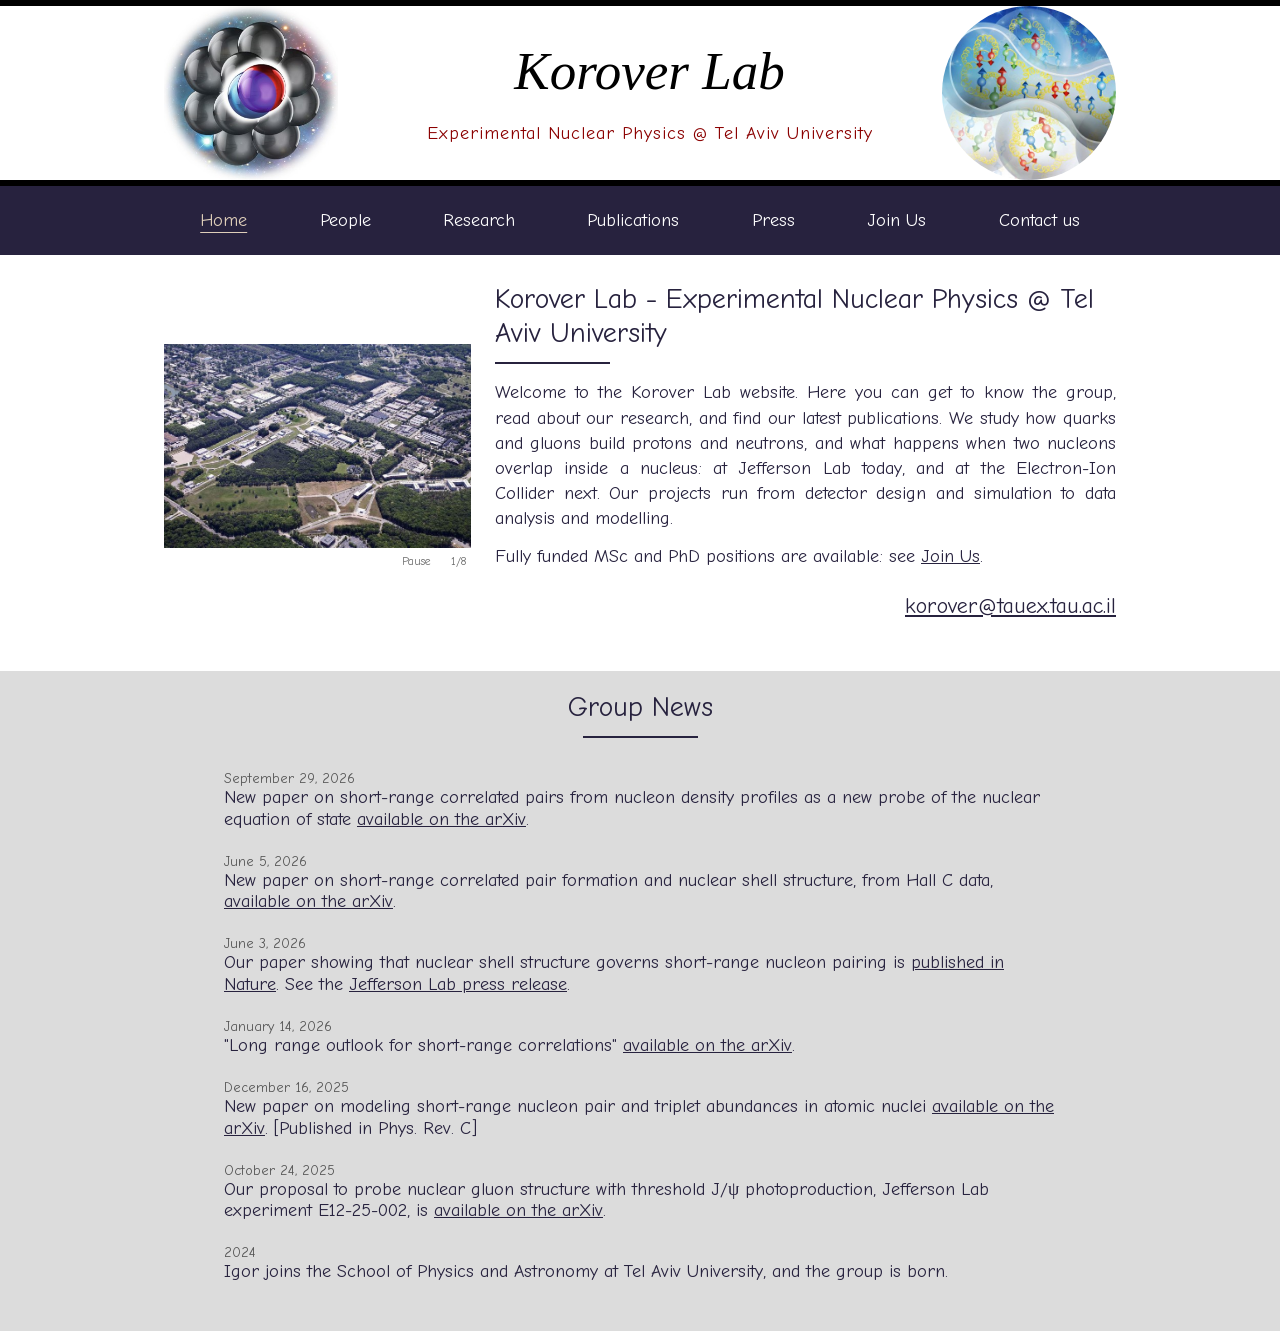
==== commit 778e8df2: "Split site into multi-page layout; add images, fonts, and updated publication updater" ====
--- a/index.html
+++ b/index.html
@@ -4,423 +4,120 @@
   <meta charset="utf-8">
   <meta name="viewport" content="width=device-width, initial-scale=1">
   <title>Korover Lab · Nuclear Physics at Tel Aviv University</title>
-  <meta name="description" content="Experimental nuclear physics group at Tel Aviv University. We study short-range correlations, nucleon structure and the nuclear medium with high-energy electron scattering at Jefferson Lab and the Electron-Ion Collider.">
-  <link rel="icon" type="image/svg+xml" href="assets/logo-basket.svg">
-  <link rel="preconnect" href="https://fonts.googleapis.com">
-  <link rel="preconnect" href="https://fonts.gstatic.com" crossorigin>
-  <link rel="stylesheet" href="https://fonts.googleapis.com/css2?family=Fraunces:ital,opsz,wght@0,9..144,500;0,9..144,600;1,9..144,500&amp;family=Inter:ital,wght@0,400;0,500;0,600;1,500&amp;display=swap">
+  <meta name="description" content="Korover Lab at Tel Aviv University: experimental nuclear physics with electron scattering at Jefferson Lab and the Electron-Ion Collider.">
+  <link rel="canonical" href="https://tom-bleher.github.io/koroverlab/">
+  <meta property="og:type" content="website">
+  <meta property="og:site_name" content="Korover Lab">
+  <meta property="og:title" content="Korover Lab · Nuclear Physics at Tel Aviv University">
+  <meta property="og:description" content="Korover Lab at Tel Aviv University: experimental nuclear physics with electron scattering at Jefferson Lab and the Electron-Ion Collider.">
+  <meta property="og:url" content="https://tom-bleher.github.io/koroverlab/">
+  <meta property="og:image" content="https://tom-bleher.github.io/koroverlab/assets/images/og.jpg">
+  <meta name="twitter:card" content="summary_large_image">
+  <link rel="icon" type="image/png" href="assets/images/favicon.png">
+  <link rel="apple-touch-icon" href="assets/images/apple-touch-icon.png">
   <link rel="stylesheet" href="style.css">
-  <link rel="stylesheet" href="animations.css">
 </head>
 <body>
 
-<!-- Arrowheads shared by all figures -->
-<svg class="defs" width="0" height="0" aria-hidden="true">
-  <defs>
-    <marker id="a-ink" viewBox="0 0 10 10" refX="6" refY="5" markerWidth="6.5" markerHeight="6.5" orient="auto"><path class="mk-ink" d="M0 1.2 9 5 0 8.8z"/></marker>
-    <marker id="a-p" viewBox="0 0 10 10" refX="6" refY="5" markerWidth="6.5" markerHeight="6.5" orient="auto"><path class="mk-p" d="M0 1.2 9 5 0 8.8z"/></marker>
-    <marker id="a-n" viewBox="0 0 10 10" refX="6" refY="5" markerWidth="6.5" markerHeight="6.5" orient="auto"><path class="mk-n" d="M0 1.2 9 5 0 8.8z"/></marker>
-    <marker id="a-ph" viewBox="0 0 10 10" refX="6" refY="5" markerWidth="6.5" markerHeight="6.5" orient="auto"><path class="mk-ph" d="M0 1.2 9 5 0 8.8z"/></marker>
-  </defs>
-</svg>
-
-<header class="site-header">
+<header class="masthead">
   <div class="wrap">
-    <a class="brand" href="#top">
-      <img src="assets/logo-basket.svg" alt="" width="40" height="40">
-      <span>Korover Lab</span>
-    </a>
-    <nav>
-      <a href="#research">Research</a>
-      <a href="#experiments">Experiments</a>
-      <a href="#people">People</a>
-      <a href="#publications">Publications</a>
-      <a href="#contact">Contact</a>
-    </nav>
+    <a href="index.html"><img src="assets/images/logo.jpg" alt="Korover Lab, home" width="174" height="174"></a>
+    <div>
+      <p class="site-title">Korover Lab</p>
+      <p class="tagline">Experimental Nuclear Physics @ Tel Aviv University</p>
+    </div>
+    <img class="emblem" src="assets/images/masthead-pair.jpg" alt="" width="174" height="174" loading="lazy">
   </div>
 </header>
 
-<main id="top">
+<nav class="site-nav">
+  <div class="wrap">
+    <a href="index.html" aria-current="page">Home</a>
+    <a href="people.html">People</a>
+    <a href="research.html">Research</a>
+    <a href="publications.html">Publications</a>
+    <a href="press.html">Press</a>
+    <a href="join.html">Join Us</a>
+    <a href="contact.html">Contact us</a>
+  </div>
+</nav>
 
-  <section class="hero wrap">
+<main>
+  <div class="wrap intro">
+    <figure class="slides">
+      <div class="frame">
+        <img class="on" src="assets/images/cebaf-aerial.jpg" alt="Jefferson Lab from the air" width="720" height="480" fetchpriority="high">
+        <template>
+          <img src="assets/images/hall-a.jpg" alt="Hall A at Jefferson Lab" width="720" height="480" aria-hidden="true">
+          <img src="assets/images/clas12.jpg" alt="The CLAS12 detector in Hall B" width="720" height="480" aria-hidden="true">
+          <img src="assets/images/hall-c.jpg" alt="The spectrometers of Hall C" width="720" height="480" aria-hidden="true">
+          <img src="assets/images/gluex.jpg" alt="The GlueX detector in Hall D" width="720" height="480" aria-hidden="true">
+          <img src="assets/images/eic-aerial.jpg" alt="The Electron-Ion Collider complex at Brookhaven" width="720" height="480" aria-hidden="true">
+          <img src="assets/images/eic-tunnel.jpg" alt="Cutaway rendering of the Electron-Ion Collider tunnel" width="720" height="480" aria-hidden="true">
+          <img src="assets/images/epic-model.jpg" alt="A model of the ePIC detector for the Electron-Ion Collider" width="720" height="480" aria-hidden="true">
+        </template>
+      </div>
+      <figcaption>
+        <button type="button" class="toggle">Pause</button>
+        <button type="button" class="next"><span class="sr-only">Next picture. Showing </span><span class="count">1/8</span></button>
+      </figcaption>
+    </figure>
     <div>
-      <p class="eyebrow">Experimental nuclear physics · Tel Aviv University</p>
-      <h1>Probing nucleons and nuclei with high-energy electrons</h1>
-      <p class="lead">We study how quarks and gluons build protons and neutrons, and what happens when two nucleons overlap inside a nucleus: at Jefferson Lab today, and at the Electron-Ion Collider next.</p>
+      <h1 class="bar">Korover Lab - Experimental Nuclear Physics @ Tel Aviv University</h1>
+      <p class="justify">Welcome to the Korover Lab website. Here you can get to know the group, read about our research, and find our latest publications. We study how quarks and gluons build protons and neutrons, and what happens when two nucleons overlap inside a nucleus: at Jefferson Lab today, and at the Electron-Ion Collider next. Our projects run from detector design and simulation to data analysis and modelling.</p>
+      <p>Fully funded MSc and PhD positions are available: see <a href="join.html">Join Us</a>.</p>
+      <p class="intro-mail"><a href="mailto:korover@tauex.tau.ac.il">korover@tauex.tau.ac.il</a></p>
     </div>
+  </div>
 
-    <figure class="fig">
-      <svg viewBox="0 0 440 330" role="img" aria-label="An electron scatters from a nucleus and knocks a proton out of a short-range correlated proton-neutron pair. The partner neutron recoils opposite to the proton's initial momentum.">
-        <path class="trk-n" d="M205 191 188 306" marker-end="url(#a-n)"/>
-        <g class="nuc dim">
-          <circle class="n" cx="238.5" cy="147" r="17"/><circle class="p" cx="271.5" cy="147" r="17"/>
-          <circle class="n" cx="255" cy="175.6" r="17"/><circle class="p" cx="288" cy="175.6" r="17"/>
-          <circle class="p" cx="238.5" cy="204.2" r="17"/><circle class="n" cx="271.5" cy="204.2" r="17"/><circle class="p" cx="304.5" cy="204.2" r="17"/>
-          <circle class="n" cx="222" cy="232.8" r="17"/><circle class="p" cx="255" cy="232.8" r="17"/><circle class="n" cx="288" cy="232.8" r="17"/>
-        </g>
-        <path class="trk-p" d="M217 173 420 290" marker-end="url(#a-p)"/>
-        <g class="nuc"><circle class="n k-n" cx="205" cy="191" r="17"/><circle class="p k-p" cx="217" cy="173" r="17"/></g>
-        <circle class="halo k-halo" cx="211" cy="182" r="32"/>
-        <polyline class="ln" points="10,70 61,83 112,96" marker-mid="url(#a-ink)"/>
-        <path class="ln" d="M112 96 300 22" marker-end="url(#a-ink)"/>
-        <path class="ph k-ph" d="M112 96q3.2 9.1 12.8 9.4t12.8 9.4t12.8 9.4t12.8 9.4t12.8 9.4t12.8 9.4t12.8 9.4"/>
-        <circle class="mv dot-e k-e" r="5"/>
-        <text class="sym" x="8" y="60">e</text>
-        <text class="sym" x="308" y="26">e′</text>
-        <text class="sym" x="146" y="150" text-anchor="middle">γ*</text>
-        <text class="note" x="172" y="196" text-anchor="end">correlated pair</text>
-        <text class="sym" x="428" y="302">p</text>
-        <text class="note" x="434" y="322" text-anchor="end">knocked-out proton</text>
-        <text class="sym" x="166" y="307">n</text>
-        <text class="note" x="180" y="325" text-anchor="end">recoil partner</text>
-      </svg>
-      <figcaption>The <span class="rx"><i>A</i>(<i>e</i>,<i>e′pN</i>)</span> reaction. An electron knocks a proton out of a short-range correlated pair and its partner recoils. Detecting all three particles in coincidence identifies the pair.</figcaption>
-    </figure>
+  <section class="news">
+    <div class="wrap">
+      <h2 class="bar center">Group News</h2>
+      <ul>
+        <li><time datetime="2026-09-29">September 29, 2026</time><p>New paper on short-range correlated pairs from nucleon density profiles as a new probe of the nuclear equation of state <a href="https://arxiv.org/abs/2609.36733">available on the arXiv</a>.</p></li>
+        <li><time datetime="2026-06-05">June 5, 2026</time><p>New paper on short-range correlated pair formation and nuclear shell structure, from Hall C data, <a href="https://arxiv.org/abs/2606.07754">available on the arXiv</a>.</p></li>
+        <li><time datetime="2026-06-03">June 3, 2026</time><p>Our paper showing that nuclear shell structure governs short-range nucleon pairing is <a href="https://doi.org/10.1038/s41586-026-10616-2">published in Nature</a>. See the <a href="https://www.jlab.org/news/releases/nuclear-physicists-discover-new-rule-peppy-partner-picking">Jefferson Lab press release</a>.</p></li>
+        <li><time datetime="2026-01-14">January 14, 2026</time><p>&quot;Long range outlook for short-range correlations&quot; <a href="https://arxiv.org/abs/2601.09568">available on the arXiv</a>.</p></li>
+        <li><time datetime="2025-12-16">December 16, 2025</time><p>New paper on modeling short-range nucleon pair and triplet abundances in atomic nuclei <a href="https://arxiv.org/abs/2512.14447">available on the arXiv</a>. [Published in Phys. Rev. C]</p></li>
+        <li><time datetime="2025-10-24">October 24, 2025</time><p>Our proposal to probe nuclear gluon structure with threshold J/ψ photoproduction, Jefferson Lab experiment E12-25-002, is <a href="https://arxiv.org/abs/2510.22076">available on the arXiv</a>.</p></li>
+        <li><time datetime="2024">2024</time><p>Igor joins the School of Physics and Astronomy at Tel Aviv University, and the group is born.</p></li>
+      </ul>
+    </div>
   </section>
-
-  <section id="research" class="wrap">
-    <h2>Research</h2>
-    <p class="section-lead">Nuclei are made of protons and neutrons, which are made of quarks and gluons. Electron scattering lets us study both levels at once: how a nucleon is built, and how it changes inside a nucleus.</p>
-
-    <article class="topic">
-      <figure class="fig">
-        <svg viewBox="0 0 360 230" role="img" aria-label="A nucleus in which most nucleons carry small momenta, while one overlapping proton-neutron pair carries large, back-to-back momenta.">
-          <circle class="outline" cx="120" cy="116" r="92"/>
-          <g class="ln thin s-mf">
-            <path d="M183.4 86.4l-18 -16" marker-end="url(#a-ink)"/><path d="M187.7 121.9l-20 13" marker-end="url(#a-ink)"/>
-            <path d="M174.1 153.9l-23 -6" marker-end="url(#a-ink)"/><path d="M149.6 179.4l-6 -23" marker-end="url(#a-ink)"/>
-            <path d="M114.2 181.7l2 -24" marker-end="url(#a-ink)"/><path d="M58.4 144.7l20 -13" marker-end="url(#a-ink)"/>
-            <path d="M56.2 110.4l6 -23" marker-end="url(#a-ink)"/><path d="M70.5 66.5l22 9" marker-end="url(#a-ink)"/>
-            <path d="M114.2 50.3l22 8" marker-end="url(#a-ink)"/>
-          </g>
-          <g class="nuc dim s-sea">
-            <circle class="n" cx="183.4" cy="86.4" r="10"/><circle class="p" cx="187.7" cy="121.9" r="10"/><circle class="n" cx="174.1" cy="153.9" r="10"/>
-            <circle class="p" cx="149.6" cy="179.4" r="10"/><circle class="n" cx="114.2" cy="181.7" r="10"/><circle class="p" cx="58.4" cy="144.7" r="10"/>
-            <circle class="n" cx="56.2" cy="110.4" r="10"/><circle class="p" cx="70.5" cy="66.5" r="10"/><circle class="n" cx="114.2" cy="50.3" r="10"/>
-          </g>
-          <g class="s-mom">
-            <path class="trk-p" d="M113 110.5 169.9 38.2" marker-end="url(#a-p)"/>
-            <path class="trk-n" d="M127 121.5 70.1 193.8" marker-end="url(#a-n)"/>
-          </g>
-          <circle class="halo s-halo" cx="120" cy="116" r="23"/>
-          <g class="nuc"><circle class="n s-n" cx="127" cy="121.5" r="11"/><circle class="p s-p" cx="113" cy="110.5" r="11"/></g>
-          <text x="180" y="40"><tspan class="sym">k</tspan> &gt; <tspan class="sym">k</tspan><tspan class="sub" dy="4">F</tspan></text>
-          <text class="note" x="180" y="58">correlated pair</text>
-          <path class="leader" d="M201 122H222"/>
-          <text x="226" y="126"><tspan class="sym">k</tspan> &lt; <tspan class="sym">k</tspan><tspan class="sub" dy="4">F</tspan></text>
-          <text class="note" x="226" y="144">mean-field nucleons</text>
-        </svg>
-        <figcaption>Mean-field nucleons move slowly. When two nucleons come close they swing around each other with large, nearly back-to-back momenta, above the Fermi momentum <span class="rx"><i>k</i><sub>F</sub></span>, while their centre of mass barely moves.</figcaption>
-      </figure>
-      <div>
-        <p class="reaction"><i>A</i>(<i>e</i>,<i>e′pN</i>)</p>
-        <h3>Short-range correlations</h3>
-        <p>Most nucleons in a nucleus move independently in the average field of their neighbours. Now and then two of them come close enough to overlap and form a short-range correlated pair, with a relative momentum above the Fermi momentum, <span class="rx"><i>k</i><sub>F</sub></span> ≈ 250 MeV/<i>c</i>, and a small centre-of-mass momentum.</p>
-        <p>We break such pairs apart and detect both nucleons. The mix of <i>pn</i>, <i>pp</i> and <i>nn</i> pairs, and how it changes with momentum, maps the nucleon–nucleon interaction at short distance. Neutron–proton pairs dominate around 400 MeV/<i>c</i>, where the tensor force rules. Towards 800 MeV/<i>c</i> that dominance fades and the ratio of proton–proton to neutron–proton pairs rises, as expected when the tensor force gives way to an isospin-independent repulsive core (<a href="https://arxiv.org/abs/1401.6138">PRL 113, 022501</a>; <a href="https://arxiv.org/abs/2004.07304">PLB 820, 136523</a>).</p>
-        <p>We also ask which nucleons pair up in the first place. Recent data point to nuclear shell structure (<a href="https://arxiv.org/abs/2606.07754">arXiv:2606.07754</a>), and we model pair abundances with shell-model wave functions (<a href="https://arxiv.org/abs/2512.14447">PRC 114, 034002</a>).</p>
-      </div>
-    </article>
-
-    <article class="topic">
-      <figure class="fig">
-        <svg viewBox="0 0 360 230" role="img" aria-label="An electron scatters deep-inelastically from one nucleon of a deuteron, which breaks up; the other nucleon, the spectator, recoils backward into a tagging detector.">
-          <rect class="det t-det" x="30" y="108" width="14" height="90" rx="3"/>
-          <path class="trk-p" d="M184 142 56 153" marker-end="url(#a-p)"/>
-          <g class="ln thin">
-            <path d="M231.2 133.5 312 156.7" marker-end="url(#a-ink)"/><path d="M229.1 138.3 301.1 181.6" marker-end="url(#a-ink)"/>
-            <path d="M226.1 142.1 285.5 201.5" marker-end="url(#a-ink)"/><path d="M222 145.3 260 211.1" marker-end="url(#a-ink)"/>
-          </g>
-          <g class="nuc"><circle class="p t-spec" cx="184" cy="142" r="15"/><circle class="n t-struck" cx="212" cy="128" r="15"/></g>
-          <polyline class="ln" points="12,54 81,67 150,80" marker-mid="url(#a-ink)"/>
-          <path class="ln" d="M150 80 326 32" marker-end="url(#a-ink)"/>
-          <path class="ph t-ph" d="M150 80q2.1 7.3 9.7 7.5t9.7 7.5t9.7 7.5t9.7 7.5t9.7 7.5"/>
-          <circle class="mv dot-e t-e" r="4.5"/>
-          <g class="t-x"><circle class="mv dot-e" r="3"/><circle class="mv dot-e" r="3"/><circle class="mv dot-e" r="3"/><circle class="mv dot-e" r="3"/></g>
-          <text class="sym" x="10" y="44">e</text>
-          <text class="sym" x="334" y="34">e′</text>
-          <text class="sym" x="160" y="118" text-anchor="middle">γ*</text>
-          <text class="sym" x="306" y="206">X</text>
-          <text x="108" y="138"><tspan class="sym">p</tspan><tspan class="sub" dy="4">s</tspan></text>
-          <text class="note" x="112" y="174" text-anchor="middle">spectator</text>
-          <text class="note" x="190" y="186" text-anchor="middle">deuteron</text>
-          <text class="note" x="12" y="218">tagging detector</text>
-        </svg>
-        <figcaption>Tagged deep inelastic scattering on deuterium. The electron shatters one nucleon while the spectator recoils backward into a dedicated detector; its momentum tells us how far off-shell the struck nucleon was.</figcaption>
-      </figure>
-      <div>
-        <p class="reaction"><i>d</i>(<i>e</i>,<i>e′N</i><sub>s</sub>)<i>X</i></p>
-        <h3>Nucleons in the nuclear medium</h3>
-        <p>A nucleon bound in a nucleus is not quite a free nucleon. Deep inelastic scattering shows that its quark distributions are modified, the EMC effect, and decades later the origin of the effect is still debated. One leading idea ties it to short-range correlated pairs: brief, dense fluctuations in which the internal structure of the nucleons changes (<a href="https://arxiv.org/abs/1611.09748">RMP 89, 045002</a>; <a href="https://arxiv.org/abs/2004.12065">Nature 566, 354</a>).</p>
-        <p>We test this with tagged deep inelastic scattering on deuterium, where a backward-going spectator nucleon reveals, event by event, how deeply bound the struck nucleon was. Gluons come next: their behaviour at large <i>x</i> inside nuclei is almost unknown, and an approved Jefferson Lab experiment, with Igor among its spokespersons, will probe it through J/ψ photoproduction near threshold (<a href="https://arxiv.org/abs/2510.22076">arXiv:2510.22076</a>).</p>
-      </div>
-    </article>
-
-    <article class="topic">
-      <figure class="fig">
-        <svg viewBox="0 0 360 230" role="img" aria-label="The handbag diagram of deeply virtual Compton scattering: a quark in the proton absorbs a virtual photon from the electron, emits a real photon and returns to the proton.">
-          <ellipse class="blob" cx="200" cy="180" rx="74" ry="18"/>
-          <polyline class="ln" points="26,180 76,180 126,180" marker-mid="url(#a-ink)"/>
-          <path class="ln" d="M274 180H336" marker-end="url(#a-ink)"/>
-          <polyline class="ln" points="148,167 158,139.5 168,112" marker-mid="url(#a-ink)"/>
-          <polyline class="ln" points="168,112 200,112 232,112" marker-mid="url(#a-ink)"/>
-          <polyline class="ln" points="232,112 242,139.5 252,167" marker-mid="url(#a-ink)"/>
-          <polyline class="ln" points="14,34 72,48 130,62" marker-mid="url(#a-ink)"/>
-          <path class="ln" d="M130 62 226 26" marker-end="url(#a-ink)"/>
-          <path class="ph" d="M130 62q0.2 7.7 7.6 10t7.6 10t7.6 10t7.6 10t7.6 10"/>
-          <path class="ph" d="M232 112q7.8 1.1 11.4 -5.9t11.4 -5.9t11.4 -5.9t11.4 -5.9t11.4 -5.9t11.4 -5.9t11.4 -5.9l7.1 -3.6" marker-end="url(#a-ph)"/>
-          <circle class="mv dot-e d-e" r="4.5"/>
-          <circle class="mv p d-p" r="6"/>
-          <circle class="mv dot-ph d-gs" r="4"/>
-          <circle class="mv dot-e d-q" r="3.5"/>
-          <circle class="mv dot-ph d-g" r="4"/>
-          <circle class="mv p d-p2" r="6"/>
-          <text class="sym" x="10" y="24">e</text>
-          <text class="sym" x="234" y="26">e′</text>
-          <text class="sym" x="138" y="100" text-anchor="end">γ*</text>
-          <text class="sym" x="328" y="64">γ</text>
-          <text class="sym" x="26" y="168">p</text>
-          <text class="sym" x="322" y="168">p′</text>
-          <text class="sym" x="146" y="142" text-anchor="end">x + ξ</text>
-          <text class="sym" x="256" y="142">x − ξ</text>
-          <text x="200" y="185" text-anchor="middle">GPDs</text>
-        </svg>
-        <figcaption>Deeply virtual Compton scattering. A quark absorbs the virtual photon, radiates a real one and returns to the proton, which stays intact. The process is described by generalized parton distributions (GPDs).</figcaption>
-      </figure>
-      <div>
-        <p class="reaction"><i>ep</i> → <i>e′p′γ</i></p>
-        <h3>The nucleon in three dimensions</h3>
-        <p>Elastic scattering shows where the charge sits inside a nucleon, and deep inelastic scattering shows how its quarks share its momentum. Deeply virtual exclusive processes, in which the electron produces a real photon or a meson and leaves the nucleon intact, connect the two through generalized parton distributions, which relate the longitudinal momentum of a quark to its position in the transverse plane.</p>
-        <p>Our work here includes deeply virtual Compton scattering measurements, among them one on the neutron (<a href="https://arxiv.org/abs/2109.02076">Nature Phys. 16, 191</a>), and a reanalysis of published CLAS π<sup>0</sup> data that separates the longitudinal and transverse cross sections, a test of the factorization on which this picture rests (<a href="https://arxiv.org/abs/2103.00611">arXiv:2103.00611</a>).</p>
-      </div>
-    </article>
-
-    <article class="topic">
-      <figure class="fig">
-        <svg viewBox="0 0 360 190" role="img" aria-label="Schematic of an electron-ion collision: an ion beam from the left and an electron beam from the right collide inside a central detector; nuclear fragments continue into far-forward detectors.">
-          <rect class="ln" x="100" y="28" width="140" height="120" rx="12"/>
-          <rect class="outline" x="118" y="44" width="104" height="88" rx="8"/>
-          <rect class="outline" x="140" y="64" width="60" height="48" rx="6"/>
-          <g class="ph thin e-trk"><path pathLength="1" d="M170 88q20 -22 46 -28"/><path pathLength="1" d="M170 88q-12 -24 -30 -34"/><path pathLength="1" d="M170 88q16 22 34 30"/><path pathLength="1" d="M170 88q-22 10 -40 32"/></g>
-          <polyline class="trk-p" points="12,88 80,88 164,88" marker-mid="url(#a-p)"/>
-          <path class="trk-p dash" d="M176 88H296"/>
-          <polyline class="ln" points="348,64 286,72.5 177,87" marker-mid="url(#a-ink)"/>
-          <rect class="det e-det" x="296" y="78" width="10" height="20" rx="2"/>
-          <rect class="det e-det" x="318" y="78" width="10" height="20" rx="2"/>
-          <g class="mv e-ion"><circle class="p" cx="-4" r="4"/><circle class="n" cx="3" cy="-3.6" r="4"/><circle class="p" cx="3" cy="3.6" r="4"/></g>
-          <circle class="mv dot-e e-el" r="4"/>
-          <circle class="mv p e-f1" r="3.6"/>
-          <circle class="mv n e-f2" r="3.6"/>
-          <circle class="spark e-spark" cx="170" cy="88" r="4.5"/>
-          <path class="leader" d="M312 102V156"/>
-          <text class="sym" x="12" y="76">p, A</text>
-          <text class="sym" x="338" y="56">e</text>
-          <text class="note" x="170" y="18" text-anchor="middle">central detector</text>
-          <text class="note" x="350" y="172" text-anchor="end">far-forward detectors</text>
-        </svg>
-        <figcaption>At the Electron-Ion Collider the nucleus is itself a beam, so its fragments keep travelling forward at high momentum and can be caught in detectors along the beamline.</figcaption>
-      </figure>
-      <div>
-        <p class="reaction"><i>e</i> + <i>p</i>, <i>e</i> + <i>A</i></p>
-        <h3>The Electron-Ion Collider</h3>
-        <p>The Electron-Ion Collider at Brookhaven National Laboratory will collide electrons with protons and nuclei to image the quarks and gluons inside them. For our physics, a collider changes the game: spectators and recoiling nucleons, which are slow and hard to catch in a fixed target, emerge boosted to high momentum (<a href="https://arxiv.org/abs/2109.09509">PRC 105, 034001</a>).</p>
-        <p>We take part in designing the detectors and the measurements, starting with the ECCE detector concept (<a href="https://arxiv.org/abs/2209.02580">NIM A 1073, 170240</a>) and its exclusive, diffractive and tagging programme (<a href="https://arxiv.org/abs/2208.14575">NIM A 1052, 168238</a>).</p>
-      </div>
-    </article>
-  </section>
-
-  <section id="experiments" class="wrap">
-    <h2>Experiments</h2>
-    <p class="section-lead">Jefferson Lab's CEBAF accelerator delivers electron beams of up to 11 GeV to Halls A, B and C, and 12 GeV to Hall D. Our experiments span all four.</p>
-    <ul class="experiments">
-      <li>
-        <div class="where">Hall A</div>
-        <div>
-          <p class="reaction"><sup>4</sup>He(<i>e</i>,<i>e′pN</i>)</p>
-          <p>Triple-coincidence measurement of <i>pn</i> and <i>pp</i> pairs at missing momenta of 400–830 MeV/<i>c</i>, where the nucleon–nucleon force turns from tensor to repulsive.</p>
-        </div>
-        <div class="refs"><a href="https://arxiv.org/abs/1401.6138">PRL 113, 022501</a></div>
-      </li>
-      <li>
-        <div class="where">Hall B <small>CLAS</small></div>
-        <div>
-          <p class="reaction"><sup>12</sup>C(<i>e</i>,<i>e′pN</i>), <i>A</i>(<i>e</i>,<i>e′p</i>)</p>
-          <p>Pair break-up up to 1000 MeV/<i>c</i>, across the tensor-to-scalar transition, and cross-section ratios that show correlated pairs taking over above roughly 350 MeV/<i>c</i>.</p>
-        </div>
-        <div class="refs"><a href="https://arxiv.org/abs/2004.07304">PLB 820, 136523</a><a href="https://arxiv.org/abs/2209.01492">PRC 107, L061301</a></div>
-      </li>
-      <li>
-        <div class="where">Hall B <small>CLAS12 + BAND</small></div>
-        <div>
-          <p class="reaction"><i>d</i>(<i>e</i>,<i>e′n</i><sub>s</sub>)<i>X</i></p>
-          <p>The Backward Angle Neutron Detector tags spectator neutrons emitted at 155°–175° with momenta of 200–600 MeV/<i>c</i>.</p>
-        </div>
-        <div class="refs"><a href="https://arxiv.org/abs/2004.10339">NIM A 978, 164356</a></div>
-      </li>
-      <li>
-        <div class="where">Hall C <small>SHMS + HMS</small></div>
-        <div>
-          <p class="reaction"><i>A</i>(<i>e</i>,<i>e′p</i>)</p>
-          <p>High-missing-momentum protons knocked out of nuclei from <sup>9</sup>Be to <sup>197</sup>Au with a 10.5 GeV beam, to learn how pairing depends on mass, neutron excess and shell structure.</p>
-        </div>
-        <div class="refs"><a href="https://arxiv.org/abs/2606.07754">arXiv:2606.07754</a></div>
-      </li>
-      <li>
-        <div class="where">Hall C <small>LAD</small></div>
-        <div>
-          <p class="reaction"><i>d</i>(<i>e</i>,<i>e′p</i><sub>s</sub>)<i>X</i></p>
-          <p>The Large Acceptance Detector tags backward-going spectator protons, to measure how the structure of a high-momentum, highly virtual neutron is modified.</p>
-        </div>
-        <div class="refs"><a href="https://doi.org/10.1140/epja/s10050-024-01356-w">EPJA 60, 201</a></div>
-      </li>
-      <li>
-        <div class="where">Hall D <small>GlueX</small></div>
-        <div>
-          <p class="reaction"><i>γ</i> <sup>4</sup>He → <i>J/ψ X</i></p>
-          <p>Approved experiment, with Igor among its spokespersons, to measure J/ψ photoproduction at and below threshold: a first stringent test of how gluons behave inside bound nucleons.</p>
-        </div>
-        <div class="refs"><a href="https://arxiv.org/abs/2510.22076">E12-25-002</a></div>
-      </li>
-    </ul>
-  </section>
-
-  <section id="people" class="wrap">
-    <h2>People</h2>
-
-    <div class="pi">
-      <img src="assets/igor-korover.jpg" alt="Dr. Igor Korover" width="120" height="120">
-      <div>
-        <h3>Dr. Igor Korover</h3>
-        <p class="role">Principal investigator · Senior Lecturer</p>
-        <p>Igor joined the School of Physics and Astronomy at Tel Aviv University in 2024. He was previously a senior postdoctoral fellow at MIT and a researcher at the Nuclear Research Center Negev. He holds a PhD from Tel Aviv University (2015), an MSc from Ben-Gurion University of the Negev (2009) and a BSc from the Technion (2003), and was a Katzir Scholar from 2015 to 2021.</p>
-        <p><a href="https://www.linkedin.com/in/igor-korover-88603567/">LinkedIn</a> · <a href="https://english.tau.ac.il/profile/igorkoro">University profile</a> · <a href="https://inspirehep.net/literature?q=a%20Korover%2C%20I&amp;sort=mostrecent">INSPIRE</a></p>
-      </div>
-    </div>
-
-    <!-- To give a member a role, add <small>Role</small> after the name. -->
-    <ul class="members">
-      <li><i>EP</i><span>Eli Piasetzky <small>Professor Emeritus</small></span></li>
-      <li><i>NA</i><span>Nitzan Alaluf</span></li>
-      <li><i>TB</i><span>Tom Bleher</span></li>
-      <li><i>EC</i><span>Erez Cohen</span></li>
-      <li><i>AM</i><span>Avishay Mizrahi <small>Mechanical engineer</small></span></li>
-      <li><i>IP</i><span>Igor Parshkin</span></li>
-      <li><i>YS</i><span>Yuval Shalom Moalem</span></li>
-      <li><i>RW</i><span>Ron Wagner</span></li>
-      <li><i>IW</i><span>Ilay Wischnevsky Shlush</span></li>
-      <li><i>SY</i><span>Shai Yakobovich</span></li>
-    </ul>
-  </section>
-
-  <section id="publications" class="wrap">
-    <h2>Publications</h2>
-    <!-- publications:start (rewritten by scripts/update_publications.py) -->
-    <ol class="pubs">
-      <li>
-        <span class="year">2026</span>
-        <p><a href="https://arxiv.org/abs/2609.36733">Short-range correlated pairs from nucleon density profiles as a new probe of the nuclear equation of state</a><br>
-        L. Ponnath, N. Barnea, <b>I. Korover</b>, S. Paschalis, M. Petri, <b>E. Piasetzky</b>, X. Roca-Maza, S. Typel, <b>I. Wischnevsky Shlush</b> · arXiv:2609.36733</p>
-      </li>
-      <li>
-        <span class="year">2026</span>
-        <p><a href="https://arxiv.org/abs/2606.07754">Short-range correlated pair formation and nuclear shell structure</a><br>
-        D. Nguyen <i>et al.</i> · arXiv:2606.07754</p>
-      </li>
-      <li>
-        <span class="year">2026</span>
-        <p><a href="https://arxiv.org/abs/2512.14447">Modeling short-range nucleon pair and triplet abundances in atomic nuclei</a><br>
-        <b>I. Wischnevsky Shlush</b>, A. Denniston, <b>R. Wagner</b>, <b>I. Korover</b>, <b>E. Piasetzky</b> · Phys. Rev. C 114, 034002</p>
-      </li>
-      <li>
-        <span class="year">2026</span>
-        <p><a href="https://arxiv.org/abs/2601.09568">Long range outlook for short-range correlations</a><br>
-        N. Fomin <i>et al.</i> · arXiv:2601.09568</p>
-      </li>
-      <li>
-        <span class="year">2025</span>
-        <p><a href="https://arxiv.org/abs/2510.22076">Threshold J/ψ photoproduction as a probe of nuclear gluon structure</a><br>
-        J. R. Pybus <i>et al.</i> · Jefferson Lab experiment E12-25-002, arXiv:2510.22076</p>
-      </li>
-      <li>
-        <span class="year">2025</span>
-        <p><a href="https://arxiv.org/abs/2209.02580">Design of the ECCE detector for the Electron Ion Collider</a><br>
-        J. K. Adkins <i>et al.</i> · Nucl. Instrum. Meth. A 1073, 170240</p>
-      </li>
-      <li>
-        <span class="year">2024</span>
-        <p><a href="https://doi.org/10.1140/epja/s10050-024-01356-w">Tagged deep inelastic scattering measurement on deuterium with the LAD experiment</a><br>
-        F. Hauenstein <i>et al.</i> · Eur. Phys. J. A 60, 201</p>
-      </li>
-      <li>
-        <span class="year">2023</span>
-        <p><a href="https://arxiv.org/abs/2209.01492">Observation of large missing-momentum (<i>e</i>,<i>e′p</i>) cross-section scaling and the onset of correlated-pair dominance in nuclei</a><br>
-        <b>I. Korover</b> <i>et al.</i> (CLAS Collaboration) · Phys. Rev. C 107, L061301</p>
-      </li>
-      <li>
-        <span class="year">2021</span>
-        <p><a href="https://arxiv.org/abs/2004.07304"><sup>12</sup>C(<i>e</i>,<i>e′pN</i>) measurements of short range correlations in the tensor-to-scalar interaction transition region</a><br>
-        <b>I. Korover</b> <i>et al.</i> (CLAS Collaboration) · Phys. Lett. B 820, 136523</p>
-      </li>
-      <li>
-        <span class="year">2021</span>
-        <p><a href="https://arxiv.org/abs/2103.00611">Rosenbluth separation of <i>dσ</i><sub>L</sub>/<i>dt</i> and <i>dσ</i><sub>T</sub>/<i>dt</i> in π<sup>0</sup> deeply virtual electroproduction from the proton</a><br>
-        <b>I. Korover</b>, R. G. Milner · arXiv:2103.00611</p>
-      </li>
-      <li>
-        <span class="year">2020</span>
-        <p><a href="https://arxiv.org/abs/2004.11221">Probing the core of the strong nuclear interaction</a><br>
-        A. Schmidt <i>et al.</i> (CLAS Collaboration) · Nature 578, 540</p>
-      </li>
-      <li>
-        <span class="year">2020</span>
-        <p><a href="https://arxiv.org/abs/2004.10339">The CLAS12 Backward Angle Neutron Detector (BAND)</a><br>
-        E. P. Segarra <i>et al.</i> · Nucl. Instrum. Meth. A 978, 164356</p>
-      </li>
-      <li>
-        <span class="year">2020</span>
-        <p><a href="https://arxiv.org/abs/2109.02076">Deeply virtual Compton scattering off the neutron</a><br>
-        M. Benali <i>et al.</i> · Nature Phys. 16, 191</p>
-      </li>
-      <li>
-        <span class="year">2019</span>
-        <p><a href="https://arxiv.org/abs/2004.12065">Modified structure of protons and neutrons in correlated pairs</a><br>
-        B. Schmookler <i>et al.</i> (CLAS Collaboration) · Nature 566, 354</p>
-      </li>
-      <li>
-        <span class="year">2017</span>
-        <p><a href="https://arxiv.org/abs/1611.09748">Nucleon-nucleon correlations, short-lived excitations, and the quarks within</a><br>
-        O. Hen, G. A. Miller, <b>E. Piasetzky</b>, L. B. Weinstein · Rev. Mod. Phys. 89, 045002</p>
-      </li>
-      <li>
-        <span class="year">2014</span>
-        <p><a href="https://arxiv.org/abs/1401.6138">Probing the repulsive core of the nucleon-nucleon interaction via the <sup>4</sup>He(<i>e</i>,<i>e′pN</i>) triple-coincidence reaction</a><br>
-        <b>I. Korover</b> <i>et al.</i> (Jefferson Lab Hall A Collaboration) · Phys. Rev. Lett. 113, 022501</p>
-      </li>
-    </ol>
-    <p>Full list on <a href="https://inspirehep.net/literature?q=a%20Korover%2C%20I&amp;sort=mostrecent">INSPIRE</a></p>
-    <!-- publications:end -->
-  </section>
-
-  <section id="contact" class="wrap contact">
-    <div>
-      <h2>Join us</h2>
-      <p>Our projects run from detector design and simulation to data analysis and modelling. If you are a student or postdoc interested in working with us, write to Igor.</p>
-      <dl>
-        <dt>Email</dt><dd><a href="mailto:korover@tauex.tau.ac.il">korover@tauex.tau.ac.il</a></dd>
-        <dt>Phone</dt><dd><a href="tel:+97236405280">03-6405280</a></dd>
-        <dt>Office</dt><dd>Shenkar Physics Building, room 518<br>School of Physics and Astronomy<br>Tel Aviv University, Tel Aviv, Israel</dd>
-      </dl>
-    </div>
-    <img src="assets/logo-woven.svg" alt="" width="200" height="200">
-  </section>
-
 </main>
 
-<footer class="site-footer">
-  <div class="wrap">
-    <p><em>Korover</em> means basket maker. Ours holds nucleons.</p>
-    <p>© 2026 Korover Lab · Tel Aviv University</p>
-  </div>
-</footer>
+<script>
+  // Slideshow: plays every 6 s until paused or stepped through by hand.
+  const slides = document.querySelector(".slides");
+  const frame = slides.querySelector(".frame");
+  let imgs = frame.querySelectorAll("img");
+  const toggle = slides.querySelector(".toggle");
+  let at = 0, timer = null;
+  function show(n) {
+    imgs[at].classList.remove("on");
+    imgs[at].setAttribute("aria-hidden", "true");
+    at = (n + imgs.length) % imgs.length;
+    imgs[at].classList.add("on");
+    imgs[at].removeAttribute("aria-hidden");
+    slides.querySelector(".count").textContent = `${at + 1}/${imgs.length}`;
+  }
+  function play(on) {
+    clearInterval(timer);
+    timer = on ? setInterval(() => show(at + 1), 6000) : null;
+    toggle.textContent = on ? "Pause" : "Play";
+  }
+  function step() { play(false); show(at + 1); }
+  frame.addEventListener("click", step);
+  slides.querySelector(".next").addEventListener("click", step);
+  toggle.addEventListener("click", () => play(!timer));
+  addEventListener("load", () => {
+    const more = frame.querySelector("template");
+    frame.append(more.content);
+    more.remove();
+    imgs = frame.querySelectorAll("img");
+  });
+  play(!matchMedia("(prefers-reduced-motion: reduce)").matches);
+</script>
 
 </body>
 </html>
--- a/style.css
+++ b/style.css
@@ -1,171 +1,148 @@
+/* Layout follows hen-lab.com: a navy menu bar under a black-ruled masthead
+   and a grey band for news. Text is Comic Sans; only the site title is Times.
+   Comic Neue (assets/fonts, SIL OFL) stands in where Comic Sans is missing. */
+@font-face { font-family: "Comic Neue"; font-weight: 400; font-display: swap; src: url(assets/fonts/comic-neue-400.woff2) format("woff2"); }
+@font-face { font-family: "Comic Neue"; font-weight: 700; font-display: swap; src: url(assets/fonts/comic-neue-700.woff2) format("woff2"); }
+@font-face { font-family: "Comic Neue"; font-weight: 400; font-style: italic; font-display: swap; src: url(assets/fonts/comic-neue-400-italic.woff2) format("woff2"); }
+@font-face { font-family: "Comic Neue"; font-weight: 700; font-style: italic; font-display: swap; src: url(assets/fonts/comic-neue-700-italic.woff2) format("woff2"); }
+
 :root {
-  --bg: #F7F2E8;
-  --surface: #FFFCF5;
-  --ink: #12233B;
-  --muted: #5B6676;
-  --line: #E4DAC6;
-  --wicker: #9A5F1C;
-  --proton: #C8503C;
-  --neutron: #3B6EA5;
-}
-
-@media (prefers-color-scheme: dark) {
-  :root {
-    --bg: #0F1D31;
-    --surface: #17283F;
-    --ink: #F3EDE0;
-    --muted: #A9B4C3;
-    --line: #2A3D58;
-    --wicker: #E0AE66;
-    --proton: #D9634E;
-    --neutron: #4F86C2;
-  }
+  --ink: #27223E;
+  --band: #DCDCDC;
+  --accent: #DFCFBA;
+  --red: #8B0000;
+  --blue: #3571CC;
+  --meta: #545454;
+  --comic: "Comic Sans MS", "Comic Neue", "Chalkboard SE", cursive;
 }
 
 * { box-sizing: border-box; }
 
-html { scroll-behavior: smooth; scroll-padding-top: 5rem; }
-
 body {
   margin: 0;
-  background: var(--bg);
+  background: #fff;
   color: var(--ink);
-  font: 400 1.0625rem/1.65 Inter, system-ui, -apple-system, "Segoe UI", sans-serif;
+  font: 400 18px/1.4 var(--comic);
   -webkit-font-smoothing: antialiased;
 }
 
-.wrap { max-width: 66rem; margin-inline: auto; padding-inline: 1.5rem; }
+.wrap { max-width: 61.5rem; margin-inline: auto; padding-inline: 1rem; }
 
-h1, h2, h3, .brand { font-family: Fraunces, Georgia, serif; font-weight: 600; line-height: 1.15; }
-h1 { font-size: clamp(2.1rem, 4.6vw, 3.25rem); letter-spacing: -0.02em; margin: 0 0 1.25rem; }
-h2 { font-size: clamp(1.7rem, 3vw, 2.2rem); letter-spacing: -0.01em; margin: 0 0 1rem; }
-h3 { font-size: 1.45rem; margin: 0 0 0.75rem; }
-p { margin: 0 0 1rem; }
+h1, h2 { font: 400 28px/1.2 var(--comic); margin: 0 0 1rem; }
+.bar::after { content: ""; display: block; width: 115px; height: 2px; margin-top: 0.75rem; background: var(--ink); }
+.center { text-align: center; }
+.center.bar::after { margin-inline: auto; }
+p { margin: 0 0 0.75rem; }
 sup, sub { line-height: 0; }
+a { color: inherit; }
+a:hover { color: var(--blue); }
+img { display: block; max-width: 100%; height: auto; }
+.sr-only { position: absolute; width: 1px; height: 1px; margin: -1px; overflow: hidden; clip-path: inset(50%); white-space: nowrap; }
 
-a { color: var(--wicker); text-underline-offset: 0.2em; }
-a:hover { color: var(--proton); }
+/* Masthead */
+.masthead { border-block: 6px solid #000; }
+.masthead .wrap { display: grid; grid-template-columns: 193px 1fr 174px; align-items: center; gap: 1rem; height: 174px; }
+.masthead .emblem { border-radius: 50%; }
+.masthead p { margin: 0; text-align: center; }
+.site-title { font: italic 400 53px/1.1 "Times New Roman", Times, Tinos, serif; color: #000; }
+.masthead .tagline { margin-top: 1.4rem; font: 400 18px var(--comic); letter-spacing: 1px; text-wrap: balance; color: var(--red); }
 
-/* Header */
-.site-header {
-  position: sticky; top: 0; z-index: 1;
-  background: color-mix(in srgb, var(--bg) 88%, transparent);
-  backdrop-filter: blur(8px);
-  border-bottom: 1px solid var(--line);
-}
-.site-header .wrap { display: flex; align-items: center; justify-content: space-between; gap: 0.5rem 1rem; flex-wrap: wrap; padding-block: 0.6rem; }
-.brand { display: flex; align-items: center; gap: 0.6rem; font-size: 1.35rem; color: var(--ink); text-decoration: none; }
-nav { display: flex; gap: 1.5rem; }
-nav a { color: var(--ink); text-decoration: none; font-size: 0.95rem; font-weight: 500; }
-nav a:hover { color: var(--wicker); }
+.site-nav { background: var(--ink); }
+.site-nav .wrap { display: flex; justify-content: space-around; flex-wrap: wrap; }
+.site-nav a { padding: 1.1rem 0.75rem; color: #fff; text-decoration: none; line-height: 34px; }
+.site-nav a:hover, .site-nav a[aria-current] { color: var(--accent); }
+.site-nav a[aria-current] { text-decoration: underline; text-underline-offset: 6px; }
 
-/* Sections */
-section { padding-block: 4.5rem; }
-section + section { border-top: 1px solid var(--line); }
-.section-lead { font-size: 1.2rem; color: var(--muted); max-width: 44rem; margin-bottom: 2.5rem; }
+main { padding-block: 1.75rem 3rem; }
+.justify { text-align: justify; hyphens: auto; }
 
-.hero { display: grid; grid-template-columns: minmax(0, 1fr) minmax(0, 29rem); align-items: center; gap: 3rem; padding-block: 4rem; }
-.eyebrow { font-size: 0.8rem; font-weight: 600; letter-spacing: 0.14em; text-transform: uppercase; color: var(--wicker); }
-.lead { font-size: 1.2rem; color: var(--muted); margin: 0; }
+/* Home */
+.intro { display: grid; grid-template-columns: 307px minmax(0, 1fr); gap: 1.5rem; align-items: center; margin-bottom: 2.5rem; }
+.intro-mail { margin-top: 1.5rem; text-align: right; font: 400 22px var(--comic); }
 
-/* Reactions and inline physics notation */
-.reaction, .rx { font-family: Fraunces, Georgia, serif; font-weight: 500; }
-.reaction { color: var(--wicker); font-size: 1.1rem; margin: 0 0 0.35rem; }
-.rx { white-space: nowrap; }
+.slides { margin: 0; }
+.slides .frame { position: relative; aspect-ratio: 3 / 2; cursor: pointer; }
+.slides img { position: absolute; inset: 0; width: 100%; height: 100%; object-fit: cover; opacity: 0; transition: opacity 0.8s; }
+.slides img.on { opacity: 1; }
+.slides figcaption { display: flex; justify-content: flex-end; gap: 0.75rem; margin-top: 0.2rem; }
+.slides button { padding: 0.15rem 0.25rem; border: 0; background: none; font: 400 12px var(--comic); color: #6B6B6B; cursor: pointer; }
+.slides button:hover { color: var(--blue); }
 
-/* Figures */
-.defs { position: absolute; }
-.fig { margin: 0; background: var(--surface); border: 1px solid var(--line); border-radius: 0.75rem; padding: 1rem 1.1rem; }
-.fig svg { display: block; width: 100%; height: auto; }
-.fig figcaption { margin-top: 0.6rem; font-size: 0.875rem; line-height: 1.5; color: var(--muted); }
-.fig text { font: 500 13px Inter, system-ui, sans-serif; fill: var(--ink); }
-.fig .sym { font-style: italic; font-size: 15px; }
-.fig .sub { font-size: 10px; }
-.fig .note { font-weight: 400; font-size: 12.5px; fill: var(--muted); }
-
-.ln, .ph, .trk-p, .trk-n { fill: none; stroke-width: 1.8; stroke-linecap: round; stroke-linejoin: round; }
-.ln { stroke: var(--ink); }
-.ph { stroke: var(--wicker); }
-.trk-p { stroke: var(--proton); }
-.trk-n { stroke: var(--neutron); }
-.thin, .thin path { stroke-width: 1.2; }
-.dash { stroke-dasharray: 5 5; }
-.outline, .halo, .leader { fill: none; stroke: var(--muted); stroke-width: 1; }
-.outline { stroke-dasharray: 3 4; }
-.halo { stroke: var(--wicker); stroke-width: 1.4; stroke-dasharray: 4 4; }
-.blob, .det { fill: var(--line); stroke: var(--ink); stroke-width: 1.4; }
-.spark { fill: var(--wicker); }
-.nuc circle { stroke: var(--surface); stroke-width: 1.5; }
-.p, .mk-p { fill: var(--proton); }
-.n, .mk-n { fill: var(--neutron); }
-.dim .p { fill: color-mix(in srgb, var(--proton) 42%, var(--surface)); }
-.dim .n { fill: color-mix(in srgb, var(--neutron) 42%, var(--surface)); }
-.mk-ink { fill: var(--ink); }
-.mk-ph { fill: var(--wicker); }
+.news { background: var(--band); padding-block: 1.25rem 3rem; margin-bottom: -3rem; }
+.news h2 { margin-bottom: 2rem; }
+.news ul { list-style: none; margin: 0 auto; padding: 0; max-width: 52rem; }
+.news li + li { margin-top: 1.4rem; }
+.news time { display: block; font: 400 14px var(--comic); color: var(--meta); }
+.news p { margin: 0; line-height: 1.2; }
 
 /* Research */
-.topic { display: grid; grid-template-columns: minmax(0, 5fr) minmax(0, 6fr); gap: 3rem; align-items: center; }
-.topic + .topic { margin-top: 4rem; }
-.topic:nth-of-type(even) { grid-template-columns: minmax(0, 6fr) minmax(0, 5fr); }
-.topic:nth-of-type(even) .fig { order: 1; }
-.topic p:last-child { margin: 0; }
-
-/* Experiments */
-.experiments { list-style: none; margin: 0; padding: 0; border-top: 1px solid var(--line); }
-.experiments li { display: grid; grid-template-columns: 9.5rem minmax(0, 1fr) auto; gap: 0.25rem 2rem; padding-block: 1.1rem; border-bottom: 1px solid var(--line); }
-.experiments p { margin: 0; }
-.experiments p + p { color: var(--muted); font-size: 0.975rem; }
-.where { font-family: Fraunces, Georgia, serif; font-weight: 600; font-size: 1.15rem; }
-.where small { display: block; font: 400 0.875rem Inter, system-ui, sans-serif; color: var(--muted); }
-.refs { font-size: 0.9rem; text-align: right; }
-.refs a { display: block; white-space: nowrap; }
+.topic + .topic { margin-top: 3rem; }
+.topic h2 { font: 400 34px/1.2 var(--comic); color: #000; text-decoration: underline; text-decoration-thickness: 1px; text-underline-offset: 4px; margin-bottom: 0.75rem; }
+.topic-body { line-height: normal; display: grid; grid-template-columns: 240px minmax(0, 1fr); gap: 1rem 1.25rem; align-items: start; }
+.topic figure { margin: 0 0 1rem; }
+.topic ul { margin: 0; padding-left: 2rem; }
+.topic li + li { margin-top: 0.35rem; }
+.label { text-decoration: underline; margin-bottom: 0.25rem; }
 
 /* People */
-.pi { display: flex; gap: 1.75rem; align-items: flex-start; margin: 2rem 0 3rem; max-width: 46rem; }
-.pi img { border-radius: 50%; flex: none; object-fit: cover; }
-.pi h3 { margin-bottom: 0.25rem; }
-.pi p:last-child { margin: 0; }
-.role { color: var(--wicker); font-weight: 500; font-size: 0.95rem; }
-
-.members { list-style: none; margin: 0; padding: 0; display: grid; grid-template-columns: repeat(auto-fill, minmax(15rem, 1fr)); gap: 1.25rem 1.5rem; }
-.members li { display: flex; align-items: center; gap: 0.85rem; font-weight: 500; }
-/* Each member is a nucleon: protons and neutrons alternate. */
-.members i { flex: none; display: grid; place-items: center; width: 2.75rem; height: 2.75rem; border-radius: 50%; background: var(--proton); color: #fff; font: 600 0.85rem Inter, system-ui, sans-serif; letter-spacing: 0.03em; }
-.members li:nth-child(even) i { background: var(--neutron); }
-.members small { display: block; color: var(--muted); font-weight: 400; font-size: 0.875rem; }
+.pi { display: flex; gap: 1rem; align-items: flex-start; margin: 0 0.75rem 2.5rem; }
+.pi img { flex: none; width: 197px; }
+.pi p { margin: 0; }
+.pi .small { margin: 0.2rem 0 0.75rem; font: 400 14px/1.4 var(--comic); }
+.pi .bio { font: 400 16px/1.35 var(--comic); }
+.group-title { margin: 2.5rem 0 1.25rem 3.25rem; }
+.members { list-style: none; margin: 0; padding: 0 0 0 3.25rem; display: grid; grid-template-columns: repeat(2, minmax(0, 1fr)); gap: 1.5rem 2rem; }
+.members li { display: flex; align-items: center; gap: 0.75rem; }
+.members img, .members .ph { flex: none; width: 116px; height: 116px; object-fit: cover; }
+.members .ph { display: grid; place-items: center; background: var(--band); font-size: 30px; color: #fff; }
+.members div { min-width: 0; overflow-wrap: break-word; }
+.members b, .members div span { display: block; }
 
 /* Publications */
-.pubs { list-style: none; margin: 2rem 0 1.5rem; padding: 0; }
-.pubs li { display: grid; grid-template-columns: 4rem 1fr; gap: 1rem; padding-block: 1rem; border-top: 1px solid var(--line); }
-.pubs li:first-child { border-top: 0; padding-top: 0; }
-.pubs p { margin: 0; color: var(--muted); font-size: 0.95rem; }
-.pubs a { color: var(--ink); font-weight: 500; font-size: 1.0625rem; text-decoration: none; }
-.pubs a:hover { color: var(--wicker); text-decoration: underline; }
-.pubs b { color: var(--ink); font-weight: 500; }
-.year { font-family: Fraunces, Georgia, serif; font-weight: 600; color: var(--wicker); }
+.pubs-head { display: grid; grid-template-columns: minmax(0, 1fr) 355px; gap: 1.5rem; align-items: center; margin-bottom: 1.5rem; }
+.pubs-head h1 { text-transform: uppercase; }
+.pubs-head figure { margin: 0; }
+.pubs-head figure img { border-radius: 50%; aspect-ratio: 355 / 217; object-fit: cover; }
+.full-list { font: italic 700 23px var(--comic); margin-top: 1.5rem; }
+.pub-year { font: 400 24px var(--comic); color: #000; margin: 2rem 0 1rem; }
+.pubs { list-style: none; margin: 0; padding: 0; line-height: normal; }
+.pubs li + li { margin-top: 1.75rem; }
+.pubs li > b:first-child { color: var(--blue); }
 
-/* Contact */
-.contact { display: grid; grid-template-columns: 1fr auto; align-items: center; gap: 3rem; }
-.contact p { max-width: 38rem; }
-dl { display: grid; grid-template-columns: 5rem 1fr; gap: 0.6rem 1rem; margin: 1.5rem 0 0; }
-dt { color: var(--muted); }
+/* Press: picture, dark red headline and date, then the outlets */
+.press { list-style: none; margin: 0; padding: 0; }
+.press > li { display: grid; grid-template-columns: 152px minmax(0, 1fr); gap: 1.25rem; align-items: start; }
+.press > li + li { margin-top: 2.5rem; }
+.press img { width: 152px; height: 130px; object-fit: cover; }
+.press h2 { margin: 0 0 0.5rem; font: 700 28px/1.2 var(--comic); color: var(--red); }
+.press h2 small { font-size: 18px; white-space: nowrap; }
+.press p { margin: 0 0 0.35rem; }
+.press ul { margin: 0; padding-left: 1.5rem; list-style: disc; }
+
+/* Join Us, Contact: text beside a picture */
+.split { display: grid; grid-template-columns: minmax(0, 1fr) 364px; gap: 2rem; align-items: start; padding-top: 1rem; }
+.split figure { margin: 0; }
+.split ul { margin: 0 0 1rem; padding-left: 2rem; }
+.split .label { margin: 1.25rem 0 0.25rem; }
+dl { display: grid; grid-template-columns: 4.5rem 1fr; gap: 0.4rem 1rem; margin: 1.25rem 0 0; }
+dt { font-weight: 700; }
 dd { margin: 0; }
 
-.site-footer { border-top: 1px solid var(--line); padding-block: 2rem; color: var(--muted); font-size: 0.9rem; }
-.site-footer .wrap { display: flex; justify-content: space-between; gap: 1rem; flex-wrap: wrap; }
-.site-footer p { margin: 0; }
-
 @media (max-width: 52rem) {
-  section, .hero { padding-block: 3rem; }
-  .hero, .contact, .topic, .topic:nth-of-type(even) { grid-template-columns: minmax(0, 1fr); gap: 1.75rem; }
-  .topic:nth-of-type(even) .fig { order: 0; }
-  .topic + .topic { margin-top: 3rem; }
-  .experiments li { grid-template-columns: minmax(0, 1fr); }
-  .where small { display: inline; margin-left: 0.5rem; }
-  .refs { text-align: left; }
-  .refs a { display: inline; margin-right: 1rem; }
-  .contact img { width: 9rem; height: auto; }
-  .pi { flex-direction: column; gap: 1rem; }
-  nav { gap: 0.25rem 1.1rem; flex-wrap: wrap; }
-  .pubs li { grid-template-columns: 1fr; gap: 0.15rem; }
+  .masthead .wrap { grid-template-columns: 64px 1fr; height: auto; padding-block: 0.75rem; }
+  .masthead .emblem { display: none; }
+  .site-title { font-size: 36px; }
+  .masthead .tagline { margin-top: 0.5rem; font-size: 14px; letter-spacing: 1px; text-wrap: balance; }
+  .site-nav .wrap { justify-content: center; padding-block: 0.4rem; }
+  .site-nav a { padding: 0.15rem 0.6rem; line-height: 1.6; }
+  .intro, .topic-body, .pubs-head, .split { grid-template-columns: minmax(0, 1fr); }
+  .topic-body figure { max-width: 22rem; }
+  .topic h2 { font-size: 28px; }
+  .justify { text-align: left; }
+  .pi { flex-direction: column; margin-inline: 0; }
+  .members { grid-template-columns: minmax(0, 1fr); padding: 0; }
+  .group-title { margin-left: 0; }
+  .press > li { grid-template-columns: 96px minmax(0, 1fr); gap: 0.75rem; }
+  .press img { width: 96px; height: 82px; }
+  .press h2 { font-size: 22px; }
 }
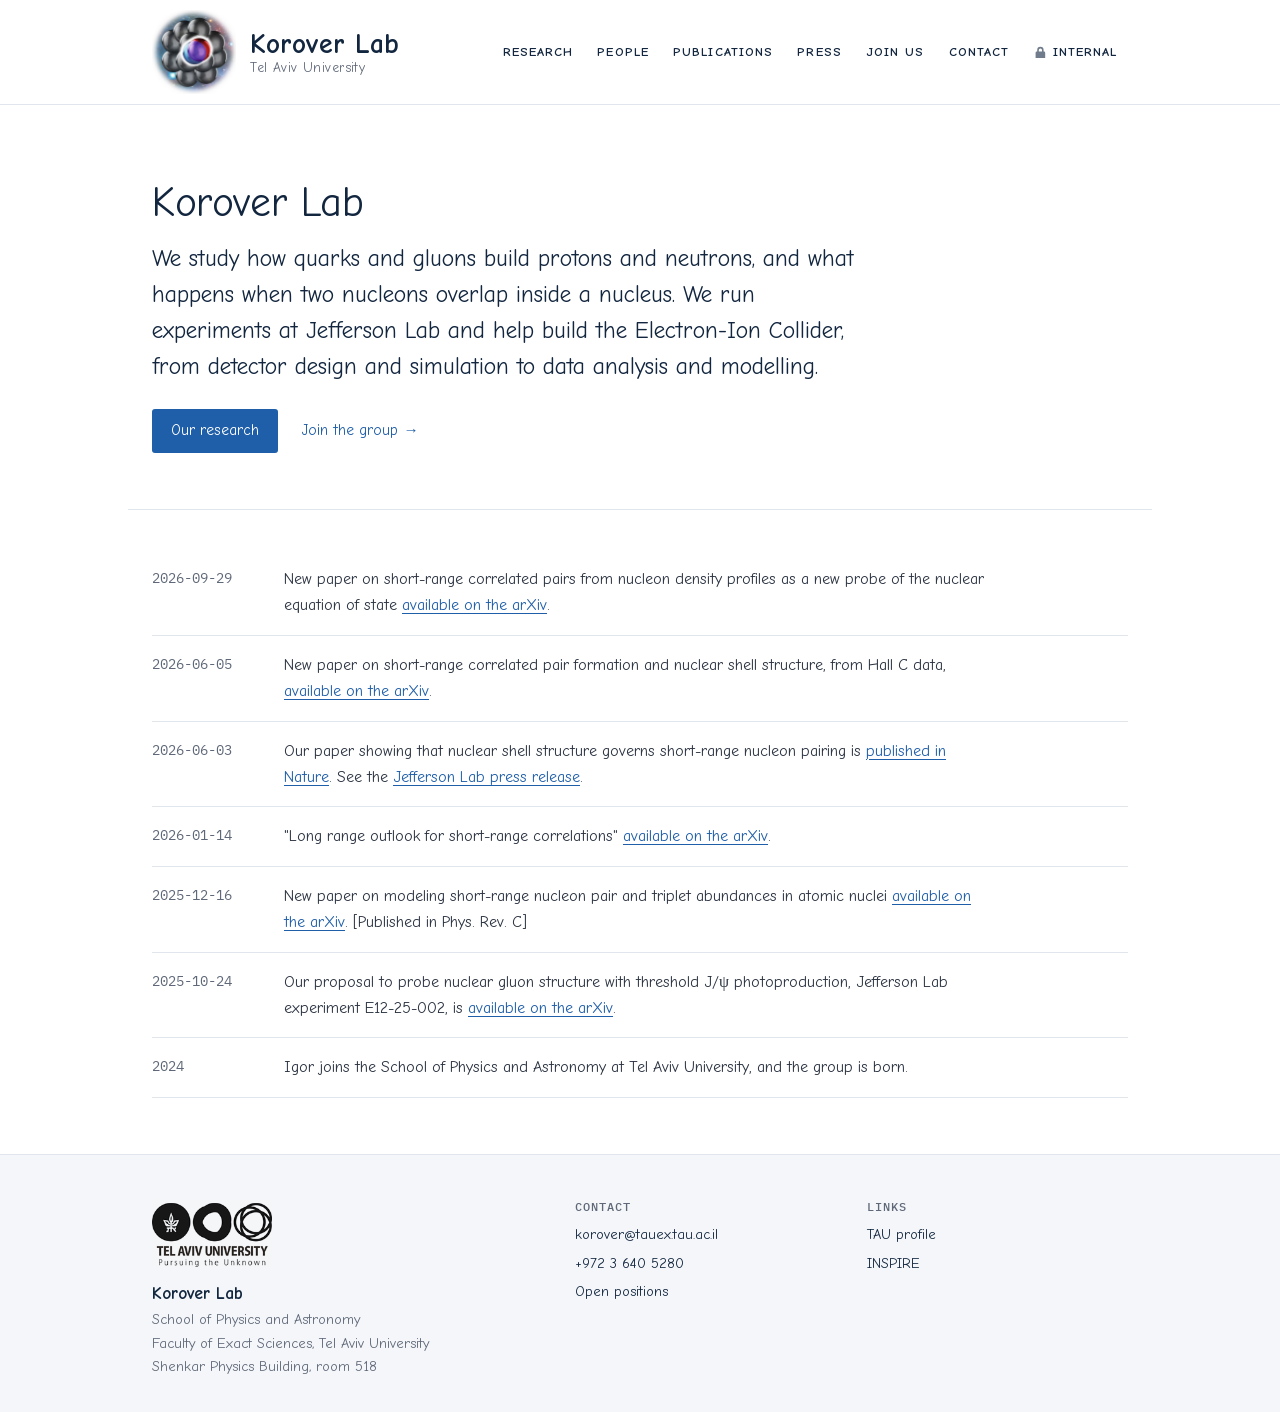
==== commit 478fddce: "Redesign site with a cleaner layout and new images - Single centred column with Comic Sans prose and" ====
--- a/index.html
+++ b/index.html
@@ -16,108 +16,79 @@
   <link rel="icon" type="image/png" href="assets/images/favicon.png">
   <link rel="apple-touch-icon" href="assets/images/apple-touch-icon.png">
   <link rel="stylesheet" href="style.css">
+  <link rel="preconnect" href="https://fonts.googleapis.com">
+  <link rel="preconnect" href="https://fonts.gstatic.com" crossorigin>
+  <link rel="stylesheet" href="https://fonts.googleapis.com/css2?family=IBM+Plex+Mono:wght@400;500&amp;display=swap">
+  <script src="site.js" defer></script>
 </head>
 <body>
+<a class="skip" href="#main">Skip to content</a>
 
-<header class="masthead">
+<header class="site-header">
   <div class="wrap">
-    <a href="index.html"><img src="assets/images/logo.jpg" alt="Korover Lab, home" width="174" height="174"></a>
-    <div>
-      <p class="site-title">Korover Lab</p>
-      <p class="tagline">Experimental Nuclear Physics @ Tel Aviv University</p>
-    </div>
-    <img class="emblem" src="assets/images/masthead-pair.jpg" alt="" width="174" height="174" loading="lazy">
+    <a class="brand" href="index.html"><img src="assets/images/logo.jpg" alt="" width="44" height="44"><span><b>Korover Lab</b><small>Tel Aviv University</small></span></a>
+    <button class="menu-toggle" type="button" aria-expanded="false" aria-controls="nav">Menu</button>
+    <nav class="site-nav" id="nav" aria-label="Main">
+      <a href="research.html">Research</a>
+      <a href="people.html">People</a>
+      <a href="publications.html">Publications</a>
+      <a href="press.html">Press</a>
+      <a href="join.html">Join Us</a>
+      <a href="contact.html">Contact</a>
+      <a href="internal.html"><svg viewBox="0 0 16 16" aria-hidden="true"><path fill="currentColor" d="M4 7V5a4 4 0 1 1 8 0v2h.5A1.5 1.5 0 0 1 14 8.5v6a1.5 1.5 0 0 1-1.5 1.5h-9A1.5 1.5 0 0 1 2 14.5v-6A1.5 1.5 0 0 1 3.5 7H4Zm2 0h4V5a2 2 0 1 0-4 0v2Z"/></svg>Internal</a>
+    </nav>
   </div>
 </header>
 
-<nav class="site-nav">
-  <div class="wrap">
-    <a href="index.html" aria-current="page">Home</a>
-    <a href="people.html">People</a>
-    <a href="research.html">Research</a>
-    <a href="publications.html">Publications</a>
-    <a href="press.html">Press</a>
-    <a href="join.html">Join Us</a>
-    <a href="contact.html">Contact us</a>
-  </div>
-</nav>
-
-<main>
-  <div class="wrap intro">
-    <figure class="slides">
-      <div class="frame">
-        <img class="on" src="assets/images/cebaf-aerial.jpg" alt="Jefferson Lab from the air" width="720" height="480" fetchpriority="high">
-        <template>
-          <img src="assets/images/hall-a.jpg" alt="Hall A at Jefferson Lab" width="720" height="480" aria-hidden="true">
-          <img src="assets/images/clas12.jpg" alt="The CLAS12 detector in Hall B" width="720" height="480" aria-hidden="true">
-          <img src="assets/images/hall-c.jpg" alt="The spectrometers of Hall C" width="720" height="480" aria-hidden="true">
-          <img src="assets/images/gluex.jpg" alt="The GlueX detector in Hall D" width="720" height="480" aria-hidden="true">
-          <img src="assets/images/eic-aerial.jpg" alt="The Electron-Ion Collider complex at Brookhaven" width="720" height="480" aria-hidden="true">
-          <img src="assets/images/eic-tunnel.jpg" alt="Cutaway rendering of the Electron-Ion Collider tunnel" width="720" height="480" aria-hidden="true">
-          <img src="assets/images/epic-model.jpg" alt="A model of the ePIC detector for the Electron-Ion Collider" width="720" height="480" aria-hidden="true">
-        </template>
+<main id="main">
+  <section class="wrap section" aria-label="About">
+    <div class="content">
+      <h1 class="home-title">Korover Lab</h1>
+      <p class="intro">We study how quarks and gluons build protons and neutrons, and what happens when two nucleons overlap inside a nucleus. We run experiments at Jefferson Lab and help build the Electron-Ion Collider, from detector design and simulation to data analysis and modelling.</p>
+      <div class="actions">
+        <a class="btn" href="research.html">Our research</a>
+        <a class="btn ghost" href="join.html">Join the group</a>
       </div>
-      <figcaption>
-        <button type="button" class="toggle">Pause</button>
-        <button type="button" class="next"><span class="sr-only">Next picture. Showing </span><span class="count">1/8</span></button>
-      </figcaption>
-    </figure>
-    <div>
-      <h1 class="bar">Korover Lab - Experimental Nuclear Physics @ Tel Aviv University</h1>
-      <p class="justify">Welcome to the Korover Lab website. Here you can get to know the group, read about our research, and find our latest publications. We study how quarks and gluons build protons and neutrons, and what happens when two nucleons overlap inside a nucleus: at Jefferson Lab today, and at the Electron-Ion Collider next. Our projects run from detector design and simulation to data analysis and modelling.</p>
-      <p>Fully funded MSc and PhD positions are available: see <a href="join.html">Join Us</a>.</p>
-      <p class="intro-mail"><a href="mailto:korover@tauex.tau.ac.il">korover@tauex.tau.ac.il</a></p>
     </div>
-  </div>
-
-  <section class="news">
-    <div class="wrap">
-      <h2 class="bar center">Group News</h2>
-      <ul>
-        <li><time datetime="2026-09-29">September 29, 2026</time><p>New paper on short-range correlated pairs from nucleon density profiles as a new probe of the nuclear equation of state <a href="https://arxiv.org/abs/2609.36733">available on the arXiv</a>.</p></li>
-        <li><time datetime="2026-06-05">June 5, 2026</time><p>New paper on short-range correlated pair formation and nuclear shell structure, from Hall C data, <a href="https://arxiv.org/abs/2606.07754">available on the arXiv</a>.</p></li>
-        <li><time datetime="2026-06-03">June 3, 2026</time><p>Our paper showing that nuclear shell structure governs short-range nucleon pairing is <a href="https://doi.org/10.1038/s41586-026-10616-2">published in Nature</a>. See the <a href="https://www.jlab.org/news/releases/nuclear-physicists-discover-new-rule-peppy-partner-picking">Jefferson Lab press release</a>.</p></li>
-        <li><time datetime="2026-01-14">January 14, 2026</time><p>&quot;Long range outlook for short-range correlations&quot; <a href="https://arxiv.org/abs/2601.09568">available on the arXiv</a>.</p></li>
-        <li><time datetime="2025-12-16">December 16, 2025</time><p>New paper on modeling short-range nucleon pair and triplet abundances in atomic nuclei <a href="https://arxiv.org/abs/2512.14447">available on the arXiv</a>. [Published in Phys. Rev. C]</p></li>
-        <li><time datetime="2025-10-24">October 24, 2025</time><p>Our proposal to probe nuclear gluon structure with threshold J/ψ photoproduction, Jefferson Lab experiment E12-25-002, is <a href="https://arxiv.org/abs/2510.22076">available on the arXiv</a>.</p></li>
+  </section>
+  <section class="wrap section" aria-label="News">
+    <div class="content">
+      <ul class="news">
+        <li><time datetime="2026-09-29">2026-09-29</time><p>New paper on short-range correlated pairs from nucleon density profiles as a new probe of the nuclear equation of state <a href="https://arxiv.org/abs/2609.36733">available on the arXiv</a>.</p></li>
+        <li><time datetime="2026-06-05">2026-06-05</time><p>New paper on short-range correlated pair formation and nuclear shell structure, from Hall C data, <a href="https://arxiv.org/abs/2606.07754">available on the arXiv</a>.</p></li>
+        <li><time datetime="2026-06-03">2026-06-03</time><p>Our paper showing that nuclear shell structure governs short-range nucleon pairing is <a href="https://doi.org/10.1038/s41586-026-10616-2">published in Nature</a>. See the <a href="https://www.jlab.org/news/releases/nuclear-physicists-discover-new-rule-peppy-partner-picking">Jefferson Lab press release</a>.</p></li>
+        <li><time datetime="2026-01-14">2026-01-14</time><p>&quot;Long range outlook for short-range correlations&quot; <a href="https://arxiv.org/abs/2601.09568">available on the arXiv</a>.</p></li>
+        <li><time datetime="2025-12-16">2025-12-16</time><p>New paper on modeling short-range nucleon pair and triplet abundances in atomic nuclei <a href="https://arxiv.org/abs/2512.14447">available on the arXiv</a>. [Published in Phys. Rev. C]</p></li>
+        <li><time datetime="2025-10-24">2025-10-24</time><p>Our proposal to probe nuclear gluon structure with threshold J/ψ photoproduction, Jefferson Lab experiment E12-25-002, is <a href="https://arxiv.org/abs/2510.22076">available on the arXiv</a>.</p></li>
         <li><time datetime="2024">2024</time><p>Igor joins the School of Physics and Astronomy at Tel Aviv University, and the group is born.</p></li>
       </ul>
     </div>
   </section>
 </main>
 
-<script>
-  // Slideshow: plays every 6 s until paused or stepped through by hand.
-  const slides = document.querySelector(".slides");
-  const frame = slides.querySelector(".frame");
-  let imgs = frame.querySelectorAll("img");
-  const toggle = slides.querySelector(".toggle");
-  let at = 0, timer = null;
-  function show(n) {
-    imgs[at].classList.remove("on");
-    imgs[at].setAttribute("aria-hidden", "true");
-    at = (n + imgs.length) % imgs.length;
-    imgs[at].classList.add("on");
-    imgs[at].removeAttribute("aria-hidden");
-    slides.querySelector(".count").textContent = `${at + 1}/${imgs.length}`;
-  }
-  function play(on) {
-    clearInterval(timer);
-    timer = on ? setInterval(() => show(at + 1), 6000) : null;
-    toggle.textContent = on ? "Pause" : "Play";
-  }
-  function step() { play(false); show(at + 1); }
-  frame.addEventListener("click", step);
-  slides.querySelector(".next").addEventListener("click", step);
-  toggle.addEventListener("click", () => play(!timer));
-  addEventListener("load", () => {
-    const more = frame.querySelector("template");
-    frame.append(more.content);
-    more.remove();
-    imgs = frame.querySelectorAll("img");
-  });
-  play(!matchMedia("(prefers-reduced-motion: reduce)").matches);
-</script>
+<footer class="site-footer">
+  <div class="wrap">
+    <div>
+      <a href="https://en-exact-sciences.tau.ac.il/physics"><img class="tau" src="assets/images/tau-logo.png" alt="Tel Aviv University" width="190" height="108" loading="lazy"></a>
+      <p><span class="name">Korover Lab</span>School of Physics and Astronomy<br>Faculty of Exact Sciences, Tel Aviv University<br>Shenkar Physics Building, room 518</p>
+    </div>
+    <div>
+      <h2>Contact</h2>
+      <ul>
+        <li><a href="mailto:korover@tauex.tau.ac.il">korover@tauex.tau.ac.il</a></li>
+        <li><a href="tel:+97236405280">+972 3 640 5280</a></li>
+        <li><a href="join.html">Open positions</a></li>
+      </ul>
+    </div>
+    <div>
+      <h2>Links</h2>
+      <ul>
+        <li><a href="https://english.tau.ac.il/profile/igorkoro">TAU profile</a></li>
+        <li><a href="https://inspirehep.net/literature?q=a%20Korover%2C%20I&amp;sort=mostrecent">INSPIRE</a></li>
+      </ul>
+    </div>
+  </div>
+</footer>
 
 </body>
 </html>
--- a/style.css
+++ b/style.css
@@ -1,148 +1,208 @@
-/* Layout follows hen-lab.com: a navy menu bar under a black-ruled masthead
-   and a grey band for news. Text is Comic Sans; only the site title is Times.
-   Comic Neue (assets/fonts, SIL OFL) stands in where Comic Sans is missing. */
+/* Korover Lab: one stylesheet for every page.
+   A lab-notebook look: Comic Sans for prose, a monospace face for data
+   (dates, identifiers, captions). Pages go straight into their content. */
+
+:root {
+  --navy: #10304f;
+  --ink: #12263f;
+  --text: #2c3442;
+  --muted: #5f6878;
+  --line: #e1e5ec;
+  --soft: #f4f6f9;
+  --accent: #1f5ea8;
+  /* Comic Sans everywhere; Comic Neue (assets/fonts, SIL OFL) stands in where it is missing. */
+  --font: "Comic Sans MS", "Comic Neue", "Chalkboard SE", cursive;
+  --serif: var(--font);
+  --mono: "IBM Plex Mono", ui-monospace, SFMono-Regular, Menlo, monospace;
+  --radius: 3px;
+}
+
 @font-face { font-family: "Comic Neue"; font-weight: 400; font-display: swap; src: url(assets/fonts/comic-neue-400.woff2) format("woff2"); }
 @font-face { font-family: "Comic Neue"; font-weight: 700; font-display: swap; src: url(assets/fonts/comic-neue-700.woff2) format("woff2"); }
 @font-face { font-family: "Comic Neue"; font-weight: 400; font-style: italic; font-display: swap; src: url(assets/fonts/comic-neue-400-italic.woff2) format("woff2"); }
 @font-face { font-family: "Comic Neue"; font-weight: 700; font-style: italic; font-display: swap; src: url(assets/fonts/comic-neue-700-italic.woff2) format("woff2"); }
 
-:root {
-  --ink: #27223E;
-  --band: #DCDCDC;
-  --accent: #DFCFBA;
-  --red: #8B0000;
-  --blue: #3571CC;
-  --meta: #545454;
-  --comic: "Comic Sans MS", "Comic Neue", "Chalkboard SE", cursive;
+* { box-sizing: border-box; }
+html { scroll-behavior: smooth; scroll-padding-top: 7.5rem; }
+@media (prefers-reduced-motion: reduce) { html { scroll-behavior: auto; } }
+
+body { display: flex; flex-direction: column; min-height: 100vh; margin: 0; background: #fff; color: var(--text); font: 400 16px/1.65 var(--font); -webkit-font-smoothing: antialiased; }
+h1, h2, h3 { color: var(--ink); line-height: 1.25; margin: 0 0 0.75rem; text-wrap: balance; }
+h1, h2 { font-family: var(--serif); font-weight: 400; letter-spacing: -0.01em; }
+h2 { font-size: 1.5rem; }
+h3 { font-size: 1.1rem; font-weight: 700; }
+p { margin: 0 0 1rem; }
+ul { margin: 0 0 1rem; padding-left: 1.25rem; }
+li + li { margin-top: 0.35rem; }
+sup, sub { line-height: 0; }
+img { display: block; max-width: 100%; height: auto; }
+figure { margin: 0; }
+a { color: var(--accent); text-decoration-thickness: 1px; text-underline-offset: 3px; }
+a:hover { color: var(--ink); }
+:focus-visible { outline: 2px solid var(--accent); outline-offset: 3px; }
+.skip { position: absolute; left: 1rem; top: -3rem; z-index: 20; padding: 0.5rem 1rem; background: var(--ink); color: #fff; }
+.skip:focus { top: 0.75rem; }
+.sr-only { position: absolute; width: 1px; height: 1px; margin: -1px; overflow: hidden; clip-path: inset(50%); white-space: nowrap; }
+.muted { color: var(--muted); }
+
+.wrap { max-width: 64rem; margin-inline: auto; padding-inline: 1.5rem; }
+
+.btn { display: inline-block; padding: 0.6rem 1.2rem; border-radius: var(--radius); background: var(--accent); color: #fff; font-size: 0.95rem; text-decoration: none; transition: background 0.2s; }
+.btn:hover { background: var(--navy); color: #fff; }
+.btn.ghost { padding-inline: 0.25rem; background: none; color: var(--accent); }
+.btn.ghost::after { content: " →"; }
+.btn.ghost:hover { background: none; color: var(--ink); }
+.actions { display: flex; flex-wrap: wrap; align-items: center; gap: 0.75rem 1.25rem; margin-top: 1.5rem; }
+
+/* Header: brand and nav, stuck to the top */
+main { flex: 1; }
+.site-header { position: sticky; top: 0; z-index: 10; background: rgb(255 255 255 / 0.96); backdrop-filter: blur(8px); border-bottom: 1px solid var(--line); }
+.site-header .wrap { display: flex; align-items: center; justify-content: space-between; gap: 1rem; height: 6.5rem; transition: height 0.25s; }
+.site-header.compact .wrap { height: 4rem; }
+.site-header.compact .brand img { width: 44px; height: 44px; }
+.site-header.compact .brand b { font-size: 1.3rem; }
+.site-header.compact .brand small { display: none; }
+.brand { display: flex; align-items: center; gap: 0.9rem; color: var(--ink); text-decoration: none; }
+.brand img { width: 84px; height: 84px; transition: width 0.25s, height 0.25s; }
+.brand span { display: grid; line-height: 1.15; }
+.brand b { font: 700 1.75rem var(--serif); }
+.brand small { font-size: 0.85rem; color: var(--muted); letter-spacing: 0.03em; }
+.site-nav { display: flex; gap: 0.15rem; }
+.site-nav a { display: flex; align-items: center; gap: 0.35rem; padding: 0.5rem 0.7rem; color: var(--ink); font-size: 0.8rem; font-weight: 600; letter-spacing: 0.08em; text-transform: uppercase; text-decoration: none; }
+.site-nav a:hover { color: var(--accent); }
+.site-nav a[aria-current] { color: var(--accent); text-decoration: underline; text-decoration-thickness: 2px; text-underline-offset: 0.5rem; }
+.site-nav svg { width: 0.8rem; height: 0.8rem; opacity: 0.6; }
+.menu-toggle { display: none; padding: 0.45rem 0.8rem; border: 1px solid var(--line); border-radius: 4px; background: #fff; font: 600 0.85rem var(--font); letter-spacing: 0.06em; text-transform: uppercase; color: var(--ink); cursor: pointer; }
+
+.kicker { display: block; margin-bottom: 0.6rem; font: 500 0.75rem/1.4 var(--mono); letter-spacing: 0.08em; text-transform: uppercase; color: var(--accent); }
+
+/* Page body: content sections divided by hairlines */
+.section { padding-block: clamp(2.25rem, 5vw, 3.5rem); }
+.section:first-child { padding-top: clamp(2.75rem, 6vw, 4.5rem); }
+.section + .section { border-top: 1px solid var(--line); }
+.content > :last-child { margin-bottom: 0; }
+.content > h2:first-child { margin-top: 0; }
+.content p, .pubs li, .trio li { max-width: 44rem; }
+.home-title { margin: 0 0 0.75rem; font-size: clamp(2rem, 4vw, 2.6rem); }
+.intro { font: 400 clamp(1.25rem, 2.2vw, 1.45rem)/1.55 var(--serif); color: var(--ink); max-width: 40rem; }
+
+
+
+
+/* News */
+.news { list-style: none; margin: 0; padding: 0; }
+.news li { display: grid; grid-template-columns: 6.5rem minmax(0, 1fr); gap: 1.75rem; margin: 0; padding: 1rem 0; border-bottom: 1px solid var(--line); }
+.news li:first-child { padding-top: 0; }
+.news time { color: var(--muted); font: 400 0.85rem/1.8 var(--mono); white-space: nowrap; }
+.news p { margin: 0; }
+
+
+/* Research */
+.topic { display: grid; grid-template-columns: minmax(0, 1fr) minmax(0, 18rem); gap: 1.25rem 2.5rem; align-items: start; }
+.topic + .topic { margin-top: 3.5rem; padding-top: 3.5rem; border-top: 1px solid var(--line); }
+.topic h2 { grid-column: 1 / -1; margin: 0; }
+.topic .summary { grid-column: 1 / -1; margin: 0; padding-left: 1rem; border-left: 2px solid var(--accent); font-size: 1.1rem; color: var(--ink); }
+.topic .media { display: grid; gap: 0.75rem; }
+.topic .refs { margin: 0; font: 400 0.85rem/1.8 var(--mono); color: var(--muted); }
+.topic .media img, .split img { width: 100%; border-radius: var(--radius); }
+
+/* People */
+.person { display: grid; grid-template-columns: 13rem minmax(0, 1fr); gap: 2.25rem; align-items: center; }
+.person img { width: 100%; max-width: 13rem; aspect-ratio: 1; object-fit: cover; border-radius: 50%; }
+.person h2 { margin-bottom: 0.1rem; font-size: 1.75rem; }
+.person .role { margin-bottom: 0.9rem; color: var(--muted); }
+.links { display: flex; flex-wrap: wrap; gap: 0.3rem 1.25rem; padding: 0; margin: 1rem 0 0; list-style: none; font: 400 0.85rem var(--mono); }
+.links li { margin: 0; }
+
+.group + .group { margin-top: 3rem; }
+.group h2 { margin-bottom: 1rem; padding-bottom: 0.4rem; border-bottom: 1px solid var(--line); font: 500 0.85rem var(--mono); letter-spacing: 0.06em; text-transform: uppercase; color: var(--muted); }
+.members { list-style: none; margin: 0; padding: 0; display: grid; grid-template-columns: repeat(auto-fill, minmax(17rem, 1fr)); gap: 1.25rem 1.5rem; }
+.members li { margin: 0; display: flex; align-items: center; gap: 1rem; }
+.members img { flex: none; width: 56px; height: 56px; border-radius: 50%; object-fit: cover; }
+.members div { min-width: 0; line-height: 1.45; }
+.members b { display: block; color: var(--ink); font-weight: 700; }
+.members span { display: block; font-size: 0.88rem; color: var(--muted); }
+.members .mail { display: inline-block; padding-block: 0.2rem; font: 400 0.85rem var(--mono); color: var(--accent); }
+.members a:hover { color: var(--accent); }
+
+/* Publications (the list is rewritten by scripts/update_publications.py) */
+.pub-note { margin: 0 0 1.5rem; color: var(--muted); }
+.pub-list { display: grid; grid-template-columns: 5rem minmax(0, 1fr); border-top: 1px solid var(--ink); }
+.pub-year { margin: 0; padding-top: 1.15rem; font: 500 1rem var(--mono); color: var(--accent); }
+.pubs { margin: 0; padding: 0 0 0 1.5rem; list-style: none; }
+.pub-year, .pubs { border-bottom: 1px solid var(--line); padding-bottom: 1rem; }
+.pubs li { margin: 0; padding-top: 1.1rem; color: var(--muted); font-size: 0.92rem; line-height: 1.55; }
+.pubs li > b:first-child { display: inline-block; margin-bottom: 0.2rem; color: var(--ink); font: 400 1.05rem/1.4 var(--serif); }
+.pubs li b { color: inherit; font-weight: 400; }
+.pubs a { font: 400 0.85rem var(--mono); text-decoration: none; }
+.pubs a:hover { text-decoration: underline; }
+
+/* Press */
+.press { list-style: none; margin: 0; padding: 0; display: grid; gap: 2.25rem; }
+.press > li { display: grid; grid-template-columns: 13rem minmax(0, 1fr); gap: 1.75rem; margin: 0; align-items: start; }
+.press img { width: 100%; aspect-ratio: 4 / 3; object-fit: cover; border-radius: var(--radius); }
+.press time { display: block; color: var(--muted); font: 400 0.8rem var(--mono); }
+.press h2 { font-size: 1.35rem; margin: 0.2rem 0 0.4rem; }
+.press p { margin-bottom: 0.6rem; color: var(--muted); font-size: 0.95rem; }
+.press .outlets { display: flex; flex-wrap: wrap; gap: 0.25rem 1.25rem; padding: 0; margin: 0; list-style: none; font: 400 0.8rem var(--mono); }
+.press .outlets li { margin: 0; }
+.press .outlets a::after { content: " ↗"; }
+
+/* Join, Contact */
+.prose { max-width: 44rem; }
+.apply { margin-top: 2rem; font-size: 1.05rem; color: var(--ink); }
+.split { display: grid; grid-template-columns: minmax(0, 1.25fr) minmax(0, 1fr); gap: 2.5rem; align-items: start; }
+.trio { display: grid; gap: 1.75rem; max-width: 46rem; margin-top: 2rem; }
+.trio > div { padding-top: 1rem; border-top: 1px solid var(--ink); }
+.trio h3 { font: 500 0.8rem var(--mono); letter-spacing: 0.06em; text-transform: uppercase; color: var(--muted); }
+.trio ul { margin: 0; font-size: 0.95rem; }
+dl.contact { display: grid; grid-template-columns: 5.5rem 1fr; gap: 0.8rem 1rem; margin: 1.25rem 0 0; }
+dl.contact dt { font: 500 0.8rem/2.1 var(--mono); text-transform: uppercase; letter-spacing: 0.06em; color: var(--muted); }
+dl.contact dd { margin: 0; }
+
+/* Internal: password form */
+.unlock { display: flex; flex-wrap: wrap; gap: 0.6rem; max-width: 26rem; margin-top: 1.25rem; }
+.unlock input { flex: 1; min-width: 12rem; padding: 0.6rem 0.8rem; border: 1px solid #c5cdd9; border-radius: 4px; font: inherit; }
+.unlock button { border: 0; cursor: pointer; font-family: inherit; }
+.unlock .error { flex-basis: 100%; margin: 0; color: #b42318; font-size: 0.9rem; }
+.tiles { display: grid; grid-template-columns: repeat(auto-fit, minmax(15rem, 1fr)); gap: 1rem; padding: 0; list-style: none; }
+.tiles li { margin: 0; }
+.tiles a { display: block; height: 100%; padding: 1.1rem 1.25rem; border: 1px solid var(--line); border-radius: var(--radius); color: inherit; text-decoration: none; }
+.tiles a:hover { border-color: var(--accent); }
+.tiles b { display: block; color: var(--accent); }
+.tiles span { font-size: 0.92rem; color: var(--muted); }
+
+/* Footer */
+.site-footer { border-top: 1px solid var(--line); background: var(--soft); color: var(--muted); font-size: 0.9rem; }
+.site-footer .wrap { display: grid; grid-template-columns: 1.5fr 1fr 1fr; gap: 2rem; padding-block: 2.75rem 1.75rem; }
+.site-footer .name { display: block; color: var(--ink); font: 700 1.1rem var(--serif); margin-bottom: 0.3rem; }
+.site-footer h2 { margin-bottom: 0.6rem; font: 500 0.75rem var(--mono); letter-spacing: 0.08em; text-transform: uppercase; color: var(--muted); }
+.site-footer ul { list-style: none; padding: 0; margin: 0; }
+.site-footer li + li { margin-top: 0.3rem; }
+.site-footer a { color: var(--ink); text-decoration: none; }
+.site-footer a:hover { color: var(--accent); text-decoration: underline; }
+.site-footer p { margin: 0 0 0.3rem; }
+
+@media (max-width: 60rem) {
+  .menu-toggle { display: block; }
+  .site-nav { display: none; position: absolute; inset: 100% 0 auto; flex-direction: column; padding: 0.5rem 1.5rem 1rem; background: #fff; border-bottom: 1px solid var(--line); box-shadow: 0 20px 30px -20px rgb(0 0 0 / 0.25); }
+  .site-nav.open { display: flex; }
+  .site-nav a { padding: 0.65rem 0.25rem; }
+  .topic, .split, .person, .site-footer .wrap { grid-template-columns: minmax(0, 1fr); }
+  .person img { max-width: 11rem; }
+  .press > li { grid-template-columns: 8rem minmax(0, 1fr); gap: 1rem; }
 }
-
-* { box-sizing: border-box; }
-
-body {
-  margin: 0;
-  background: #fff;
-  color: var(--ink);
-  font: 400 18px/1.4 var(--comic);
-  -webkit-font-smoothing: antialiased;
+@media (max-width: 34rem) {
+  .topic .media { order: -1; }
+  .topic h2 { order: -2; }
+  .topic .media img { aspect-ratio: 16 / 9; object-fit: cover; }
+  .wrap { padding-inline: 1rem; }
+  .news li { grid-template-columns: minmax(0, 1fr); gap: 0.15rem; }
+  .pub-list { grid-template-columns: minmax(0, 1fr); }
+  .pub-year { border-bottom: 0; padding-bottom: 0; }
+  .press > li { grid-template-columns: minmax(0, 1fr); }
+  .site-header .wrap { height: 5rem; }
+  .brand img { width: 60px; height: 60px; }
+  .brand b { font-size: 1.4rem; }
 }
-
-.wrap { max-width: 61.5rem; margin-inline: auto; padding-inline: 1rem; }
-
-h1, h2 { font: 400 28px/1.2 var(--comic); margin: 0 0 1rem; }
-.bar::after { content: ""; display: block; width: 115px; height: 2px; margin-top: 0.75rem; background: var(--ink); }
-.center { text-align: center; }
-.center.bar::after { margin-inline: auto; }
-p { margin: 0 0 0.75rem; }
-sup, sub { line-height: 0; }
-a { color: inherit; }
-a:hover { color: var(--blue); }
-img { display: block; max-width: 100%; height: auto; }
-.sr-only { position: absolute; width: 1px; height: 1px; margin: -1px; overflow: hidden; clip-path: inset(50%); white-space: nowrap; }
-
-/* Masthead */
-.masthead { border-block: 6px solid #000; }
-.masthead .wrap { display: grid; grid-template-columns: 193px 1fr 174px; align-items: center; gap: 1rem; height: 174px; }
-.masthead .emblem { border-radius: 50%; }
-.masthead p { margin: 0; text-align: center; }
-.site-title { font: italic 400 53px/1.1 "Times New Roman", Times, Tinos, serif; color: #000; }
-.masthead .tagline { margin-top: 1.4rem; font: 400 18px var(--comic); letter-spacing: 1px; text-wrap: balance; color: var(--red); }
-
-.site-nav { background: var(--ink); }
-.site-nav .wrap { display: flex; justify-content: space-around; flex-wrap: wrap; }
-.site-nav a { padding: 1.1rem 0.75rem; color: #fff; text-decoration: none; line-height: 34px; }
-.site-nav a:hover, .site-nav a[aria-current] { color: var(--accent); }
-.site-nav a[aria-current] { text-decoration: underline; text-underline-offset: 6px; }
-
-main { padding-block: 1.75rem 3rem; }
-.justify { text-align: justify; hyphens: auto; }
-
-/* Home */
-.intro { display: grid; grid-template-columns: 307px minmax(0, 1fr); gap: 1.5rem; align-items: center; margin-bottom: 2.5rem; }
-.intro-mail { margin-top: 1.5rem; text-align: right; font: 400 22px var(--comic); }
-
-.slides { margin: 0; }
-.slides .frame { position: relative; aspect-ratio: 3 / 2; cursor: pointer; }
-.slides img { position: absolute; inset: 0; width: 100%; height: 100%; object-fit: cover; opacity: 0; transition: opacity 0.8s; }
-.slides img.on { opacity: 1; }
-.slides figcaption { display: flex; justify-content: flex-end; gap: 0.75rem; margin-top: 0.2rem; }
-.slides button { padding: 0.15rem 0.25rem; border: 0; background: none; font: 400 12px var(--comic); color: #6B6B6B; cursor: pointer; }
-.slides button:hover { color: var(--blue); }
-
-.news { background: var(--band); padding-block: 1.25rem 3rem; margin-bottom: -3rem; }
-.news h2 { margin-bottom: 2rem; }
-.news ul { list-style: none; margin: 0 auto; padding: 0; max-width: 52rem; }
-.news li + li { margin-top: 1.4rem; }
-.news time { display: block; font: 400 14px var(--comic); color: var(--meta); }
-.news p { margin: 0; line-height: 1.2; }
-
-/* Research */
-.topic + .topic { margin-top: 3rem; }
-.topic h2 { font: 400 34px/1.2 var(--comic); color: #000; text-decoration: underline; text-decoration-thickness: 1px; text-underline-offset: 4px; margin-bottom: 0.75rem; }
-.topic-body { line-height: normal; display: grid; grid-template-columns: 240px minmax(0, 1fr); gap: 1rem 1.25rem; align-items: start; }
-.topic figure { margin: 0 0 1rem; }
-.topic ul { margin: 0; padding-left: 2rem; }
-.topic li + li { margin-top: 0.35rem; }
-.label { text-decoration: underline; margin-bottom: 0.25rem; }
-
-/* People */
-.pi { display: flex; gap: 1rem; align-items: flex-start; margin: 0 0.75rem 2.5rem; }
-.pi img { flex: none; width: 197px; }
-.pi p { margin: 0; }
-.pi .small { margin: 0.2rem 0 0.75rem; font: 400 14px/1.4 var(--comic); }
-.pi .bio { font: 400 16px/1.35 var(--comic); }
-.group-title { margin: 2.5rem 0 1.25rem 3.25rem; }
-.members { list-style: none; margin: 0; padding: 0 0 0 3.25rem; display: grid; grid-template-columns: repeat(2, minmax(0, 1fr)); gap: 1.5rem 2rem; }
-.members li { display: flex; align-items: center; gap: 0.75rem; }
-.members img, .members .ph { flex: none; width: 116px; height: 116px; object-fit: cover; }
-.members .ph { display: grid; place-items: center; background: var(--band); font-size: 30px; color: #fff; }
-.members div { min-width: 0; overflow-wrap: break-word; }
-.members b, .members div span { display: block; }
-
-/* Publications */
-.pubs-head { display: grid; grid-template-columns: minmax(0, 1fr) 355px; gap: 1.5rem; align-items: center; margin-bottom: 1.5rem; }
-.pubs-head h1 { text-transform: uppercase; }
-.pubs-head figure { margin: 0; }
-.pubs-head figure img { border-radius: 50%; aspect-ratio: 355 / 217; object-fit: cover; }
-.full-list { font: italic 700 23px var(--comic); margin-top: 1.5rem; }
-.pub-year { font: 400 24px var(--comic); color: #000; margin: 2rem 0 1rem; }
-.pubs { list-style: none; margin: 0; padding: 0; line-height: normal; }
-.pubs li + li { margin-top: 1.75rem; }
-.pubs li > b:first-child { color: var(--blue); }
-
-/* Press: picture, dark red headline and date, then the outlets */
-.press { list-style: none; margin: 0; padding: 0; }
-.press > li { display: grid; grid-template-columns: 152px minmax(0, 1fr); gap: 1.25rem; align-items: start; }
-.press > li + li { margin-top: 2.5rem; }
-.press img { width: 152px; height: 130px; object-fit: cover; }
-.press h2 { margin: 0 0 0.5rem; font: 700 28px/1.2 var(--comic); color: var(--red); }
-.press h2 small { font-size: 18px; white-space: nowrap; }
-.press p { margin: 0 0 0.35rem; }
-.press ul { margin: 0; padding-left: 1.5rem; list-style: disc; }
-
-/* Join Us, Contact: text beside a picture */
-.split { display: grid; grid-template-columns: minmax(0, 1fr) 364px; gap: 2rem; align-items: start; padding-top: 1rem; }
-.split figure { margin: 0; }
-.split ul { margin: 0 0 1rem; padding-left: 2rem; }
-.split .label { margin: 1.25rem 0 0.25rem; }
-dl { display: grid; grid-template-columns: 4.5rem 1fr; gap: 0.4rem 1rem; margin: 1.25rem 0 0; }
-dt { font-weight: 700; }
-dd { margin: 0; }
-
-@media (max-width: 52rem) {
-  .masthead .wrap { grid-template-columns: 64px 1fr; height: auto; padding-block: 0.75rem; }
-  .masthead .emblem { display: none; }
-  .site-title { font-size: 36px; }
-  .masthead .tagline { margin-top: 0.5rem; font-size: 14px; letter-spacing: 1px; text-wrap: balance; }
-  .site-nav .wrap { justify-content: center; padding-block: 0.4rem; }
-  .site-nav a { padding: 0.15rem 0.6rem; line-height: 1.6; }
-  .intro, .topic-body, .pubs-head, .split { grid-template-columns: minmax(0, 1fr); }
-  .topic-body figure { max-width: 22rem; }
-  .topic h2 { font-size: 28px; }
-  .justify { text-align: left; }
-  .pi { flex-direction: column; margin-inline: 0; }
-  .members { grid-template-columns: minmax(0, 1fr); padding: 0; }
-  .group-title { margin-left: 0; }
-  .press > li { grid-template-columns: 96px minmax(0, 1fr); gap: 0.75rem; }
-  .press img { width: 96px; height: 82px; }
-  .press h2 { font-size: 22px; }
-}
+.site-footer .tau { width: 120px; height: auto; margin-bottom: 1rem; mix-blend-mode: multiply; }
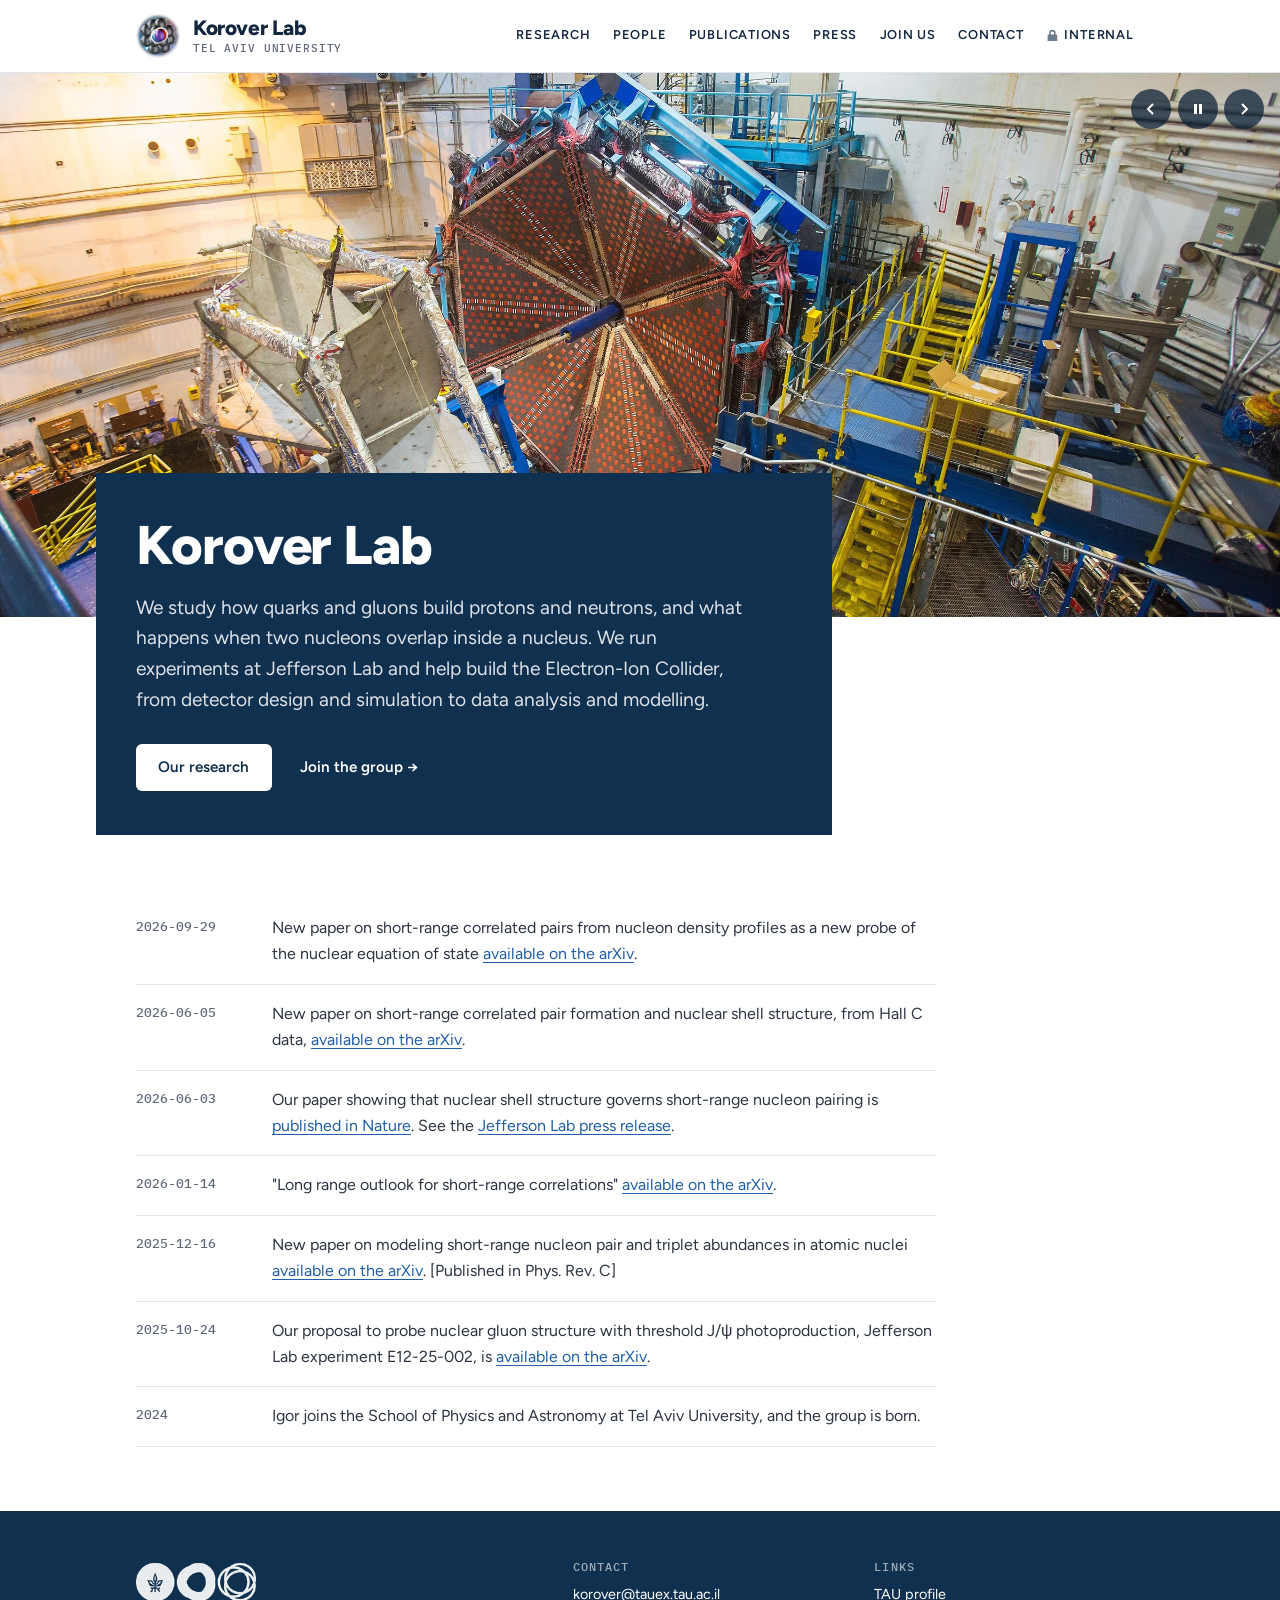
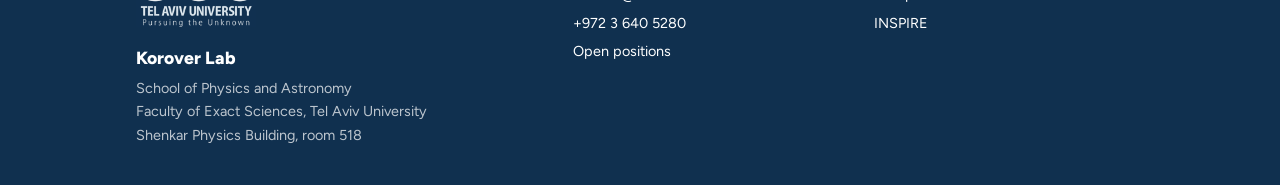
==== commit 0745ee1b: "Apply the photographic design: photo banners, home image carousel, navy footer" ====
--- a/index.html
+++ b/index.html
@@ -18,7 +18,7 @@
   <link rel="stylesheet" href="style.css">
   <link rel="preconnect" href="https://fonts.googleapis.com">
   <link rel="preconnect" href="https://fonts.gstatic.com" crossorigin>
-  <link rel="stylesheet" href="https://fonts.googleapis.com/css2?family=IBM+Plex+Mono:wght@400;500&amp;display=swap">
+  <link rel="stylesheet" href="https://fonts.googleapis.com/css2?family=Figtree:ital,wght@0,400;0,500;0,600;0,700;0,800;1,400;1,600&amp;family=IBM+Plex+Mono:wght@400;500&amp;display=swap">
   <script src="site.js" defer></script>
 </head>
 <body>
@@ -41,13 +41,29 @@
 </header>
 
 <main id="main">
-  <section class="wrap section" aria-label="About">
-    <div class="content">
-      <h1 class="home-title">Korover Lab</h1>
-      <p class="intro">We study how quarks and gluons build protons and neutrons, and what happens when two nucleons overlap inside a nucleus. We run experiments at Jefferson Lab and help build the Electron-Ion Collider, from detector design and simulation to data analysis and modelling.</p>
-      <div class="actions">
-        <a class="btn" href="research.html">Our research</a>
-        <a class="btn ghost" href="join.html">Join the group</a>
+  <section class="hero" aria-label="About">
+    <div class="hero-media">
+      <div class="slides" tabindex="0" role="group" aria-label="Images of our experiments and research">
+        <img src="assets/images/photo-hall-b-clas12.jpg" alt="The CLAS12 detector in Hall B at Jefferson Lab" width="2400" height="1600" fetchpriority="high">
+        <img src="assets/images/photo-hall-c-2026.jpg" alt="The spectrometers of Hall C at Jefferson Lab" width="2048" height="1335" loading="lazy">
+        <img src="assets/images/art-eic-collision.jpg" alt="An electron colliding with a nucleus at the Electron-Ion Collider" width="1800" height="950" loading="lazy">
+        <img src="assets/images/photo-hall-a.jpg" alt="Experimental Hall A at Jefferson Lab" width="1600" height="449" loading="lazy">
+        <img src="assets/images/photo-cebaf-tunnel.jpg" alt="The CEBAF accelerator tunnel at Jefferson Lab" width="1600" height="449" loading="lazy">
+      </div>
+      <div class="slide-controls">
+        <button type="button" data-step="-1" aria-label="Previous image"><svg viewBox="0 0 16 16" aria-hidden="true"><path fill="none" stroke="currentColor" stroke-width="2" d="M10 3 5 8l5 5"/></svg></button>
+        <button type="button" data-pause aria-label="Pause the images" aria-pressed="false"><svg class="pause" viewBox="0 0 16 16" aria-hidden="true"><path fill="currentColor" d="M4 3h3v10H4zM9 3h3v10H9z"/></svg><svg class="play" viewBox="0 0 16 16" aria-hidden="true"><path fill="currentColor" d="M5 3l8 5-8 5z"/></svg></button>
+        <button type="button" data-step="1" aria-label="Next image"><svg viewBox="0 0 16 16" aria-hidden="true"><path fill="none" stroke="currentColor" stroke-width="2" d="m6 3 5 5-5 5"/></svg></button>
+      </div>
+    </div>
+    <div class="wrap">
+      <div class="hero-panel">
+        <h1>Korover Lab</h1>
+        <p class="intro">We study how quarks and gluons build protons and neutrons, and what happens when two nucleons overlap inside a nucleus. We run experiments at Jefferson Lab and help build the Electron-Ion Collider, from detector design and simulation to data analysis and modelling.</p>
+        <div class="actions">
+          <a class="btn" href="research.html">Our research</a>
+          <a class="btn ghost" href="join.html">Join the group</a>
+        </div>
       </div>
     </div>
   </section>
--- a/style.css
+++ b/style.css
@@ -1,36 +1,29 @@
 /* Korover Lab: one stylesheet for every page.
-   A lab-notebook look: Comic Sans for prose, a monospace face for data
-   (dates, identifiers, captions). Pages go straight into their content. */
+   Photographic: dark-on-light pages, with full-width detector photos as the
+   dark moments. Figtree for text, IBM Plex Mono for dates and labels. */
 
 :root {
   --navy: #10304f;
+  --navy-deep: #0a1f36;
   --ink: #12263f;
   --text: #2c3442;
   --muted: #5f6878;
   --line: #e1e5ec;
   --soft: #f4f6f9;
   --accent: #1f5ea8;
-  /* Comic Sans everywhere; Comic Neue (assets/fonts, SIL OFL) stands in where it is missing. */
-  --font: "Comic Sans MS", "Comic Neue", "Chalkboard SE", cursive;
-  --serif: var(--font);
-  --mono: "IBM Plex Mono", ui-monospace, SFMono-Regular, Menlo, monospace;
-  --radius: 3px;
+  --font: "Figtree", "Segoe UI", Roboto, "Helvetica Neue", Arial, sans-serif;
+  --mono: "IBM Plex Mono", ui-monospace, SFMono-Regular, Menlo, Consolas, monospace;
+  --radius: 6px;
 }
 
-@font-face { font-family: "Comic Neue"; font-weight: 400; font-display: swap; src: url(assets/fonts/comic-neue-400.woff2) format("woff2"); }
-@font-face { font-family: "Comic Neue"; font-weight: 700; font-display: swap; src: url(assets/fonts/comic-neue-700.woff2) format("woff2"); }
-@font-face { font-family: "Comic Neue"; font-weight: 400; font-style: italic; font-display: swap; src: url(assets/fonts/comic-neue-400-italic.woff2) format("woff2"); }
-@font-face { font-family: "Comic Neue"; font-weight: 700; font-style: italic; font-display: swap; src: url(assets/fonts/comic-neue-700-italic.woff2) format("woff2"); }
-
 * { box-sizing: border-box; }
-html { scroll-behavior: smooth; scroll-padding-top: 7.5rem; }
+html { scroll-behavior: smooth; scroll-padding-top: 5.5rem; }
 @media (prefers-reduced-motion: reduce) { html { scroll-behavior: auto; } }
 
 body { display: flex; flex-direction: column; min-height: 100vh; margin: 0; background: #fff; color: var(--text); font: 400 16px/1.65 var(--font); -webkit-font-smoothing: antialiased; }
-h1, h2, h3 { color: var(--ink); line-height: 1.25; margin: 0 0 0.75rem; text-wrap: balance; }
-h1, h2 { font-family: var(--serif); font-weight: 400; letter-spacing: -0.01em; }
-h2 { font-size: 1.5rem; }
-h3 { font-size: 1.1rem; font-weight: 700; }
+h1, h2, h3 { margin: 0 0 0.75rem; color: var(--ink); font-weight: 700; line-height: 1.2; letter-spacing: -0.015em; text-wrap: balance; }
+h2 { font-size: 1.6rem; }
+h3 { font-size: 1.1rem; }
 p { margin: 0 0 1rem; }
 ul { margin: 0 0 1rem; padding-left: 1.25rem; }
 li + li { margin-top: 0.35rem; }
@@ -38,171 +31,196 @@
 img { display: block; max-width: 100%; height: auto; }
 figure { margin: 0; }
 a { color: var(--accent); text-decoration-thickness: 1px; text-underline-offset: 3px; }
-a:hover { color: var(--ink); }
+a:hover { color: var(--navy); }
 :focus-visible { outline: 2px solid var(--accent); outline-offset: 3px; }
 .skip { position: absolute; left: 1rem; top: -3rem; z-index: 20; padding: 0.5rem 1rem; background: var(--ink); color: #fff; }
 .skip:focus { top: 0.75rem; }
 .sr-only { position: absolute; width: 1px; height: 1px; margin: -1px; overflow: hidden; clip-path: inset(50%); white-space: nowrap; }
 .muted { color: var(--muted); }
 
-.wrap { max-width: 64rem; margin-inline: auto; padding-inline: 1.5rem; }
-
-.btn { display: inline-block; padding: 0.6rem 1.2rem; border-radius: var(--radius); background: var(--accent); color: #fff; font-size: 0.95rem; text-decoration: none; transition: background 0.2s; }
-.btn:hover { background: var(--navy); color: #fff; }
+.wrap { max-width: 66rem; margin-inline: auto; padding-inline: 1.5rem; }
+
+.btn { display: inline-block; padding: 0.7rem 1.4rem; border-radius: var(--radius); background: var(--navy); color: #fff; font-size: 0.95rem; font-weight: 600; text-decoration: none; transition: background 0.2s, color 0.2s; }
+.btn:hover { background: var(--accent); color: #fff; }
 .btn.ghost { padding-inline: 0.25rem; background: none; color: var(--accent); }
 .btn.ghost::after { content: " →"; }
-.btn.ghost:hover { background: none; color: var(--ink); }
-.actions { display: flex; flex-wrap: wrap; align-items: center; gap: 0.75rem 1.25rem; margin-top: 1.5rem; }
+.btn.ghost:hover { background: none; color: var(--navy); }
+.actions { display: flex; flex-wrap: wrap; align-items: center; gap: 0.75rem 1.5rem; margin-top: 1.75rem; }
+
+.kicker { display: block; margin-bottom: 0.75rem; font: 500 0.72rem/1.4 var(--mono); letter-spacing: 0.1em; text-transform: uppercase; color: var(--accent); }
 
 /* Header: brand and nav, stuck to the top */
 main { flex: 1; }
-.site-header { position: sticky; top: 0; z-index: 10; background: rgb(255 255 255 / 0.96); backdrop-filter: blur(8px); border-bottom: 1px solid var(--line); }
-.site-header .wrap { display: flex; align-items: center; justify-content: space-between; gap: 1rem; height: 6.5rem; transition: height 0.25s; }
-.site-header.compact .wrap { height: 4rem; }
-.site-header.compact .brand img { width: 44px; height: 44px; }
-.site-header.compact .brand b { font-size: 1.3rem; }
-.site-header.compact .brand small { display: none; }
-.brand { display: flex; align-items: center; gap: 0.9rem; color: var(--ink); text-decoration: none; }
-.brand img { width: 84px; height: 84px; transition: width 0.25s, height 0.25s; }
-.brand span { display: grid; line-height: 1.15; }
-.brand b { font: 700 1.75rem var(--serif); }
-.brand small { font-size: 0.85rem; color: var(--muted); letter-spacing: 0.03em; }
-.site-nav { display: flex; gap: 0.15rem; }
-.site-nav a { display: flex; align-items: center; gap: 0.35rem; padding: 0.5rem 0.7rem; color: var(--ink); font-size: 0.8rem; font-weight: 600; letter-spacing: 0.08em; text-transform: uppercase; text-decoration: none; }
+.site-header { position: sticky; top: 0; z-index: 10; background: #fff; border-bottom: 1px solid var(--line); }
+.site-header .wrap { display: flex; align-items: center; justify-content: space-between; gap: 1rem; height: 4.5rem; }
+.brand { display: flex; align-items: center; gap: 0.8rem; color: var(--ink); text-decoration: none; }
+.brand img { width: 44px; height: 44px; }
+.brand span { display: grid; gap: 0.1rem; line-height: 1.1; }
+.brand b { font-size: 1.3rem; font-weight: 800; letter-spacing: -0.01em; }
+.brand small { font: 500 0.68rem var(--mono); letter-spacing: 0.08em; text-transform: uppercase; color: var(--muted); }
+.site-nav { display: flex; gap: 0.1rem; }
+.site-nav a { display: flex; align-items: center; gap: 0.35rem; padding: 0.4rem 0.65rem; border-bottom: 2px solid transparent; color: var(--ink); font-size: 0.8rem; font-weight: 600; letter-spacing: 0.06em; text-transform: uppercase; text-decoration: none; }
 .site-nav a:hover { color: var(--accent); }
-.site-nav a[aria-current] { color: var(--accent); text-decoration: underline; text-decoration-thickness: 2px; text-underline-offset: 0.5rem; }
+.site-nav a[aria-current] { color: var(--accent); border-bottom-color: var(--accent); }
 .site-nav svg { width: 0.8rem; height: 0.8rem; opacity: 0.6; }
-.menu-toggle { display: none; padding: 0.45rem 0.8rem; border: 1px solid var(--line); border-radius: 4px; background: #fff; font: 600 0.85rem var(--font); letter-spacing: 0.06em; text-transform: uppercase; color: var(--ink); cursor: pointer; }
-
-.kicker { display: block; margin-bottom: 0.6rem; font: 500 0.75rem/1.4 var(--mono); letter-spacing: 0.08em; text-transform: uppercase; color: var(--accent); }
+.menu-toggle { display: none; padding: 0.45rem 0.8rem; border: 1px solid var(--line); border-radius: var(--radius); background: #fff; font: 600 0.8rem var(--font); letter-spacing: 0.06em; text-transform: uppercase; color: var(--ink); cursor: pointer; }
+
+/* Home hero: the photo, with a navy panel overlapping its lower edge */
+.hero { color: #fff; }
+.hero-media { position: relative; }
+.slides { display: flex; overflow-x: auto; scroll-snap-type: x mandatory; scrollbar-width: none; }
+.slides::-webkit-scrollbar { display: none; }
+.slides img { flex: 0 0 100%; width: 100%; height: clamp(18rem, 44vw, 34rem); object-fit: cover; object-position: 50% 45%; scroll-snap-align: start; }
+.slide-controls { position: absolute; top: 1rem; right: 1rem; display: flex; gap: 0.4rem; }
+.slide-controls button { display: grid; place-items: center; width: 2.5rem; height: 2.5rem; padding: 0; border: 0; border-radius: 50%; background: rgb(10 31 54 / 0.72); color: #fff; cursor: pointer; }
+.slide-controls button:hover { background: var(--navy); }
+.slide-controls svg { width: 1rem; height: 1rem; }
+.slide-controls .play, .slide-controls [aria-pressed="true"] .pause { display: none; }
+.slide-controls [aria-pressed="true"] .play { display: block; }
+.hero-panel { position: relative; max-width: 46rem; margin: -9rem 0 0 -2.5rem; padding: 2.5rem 2.5rem 2.75rem; background: var(--navy); }
+.hero h1 { margin-bottom: 0.9rem; font-size: clamp(2.4rem, 5vw, 3.4rem); font-weight: 800; letter-spacing: -0.02em; color: #fff; }
+.hero .intro { max-width: 38rem; margin: 0; color: rgb(255 255 255 / 0.86); font-size: clamp(1.05rem, 1.5vw, 1.2rem); line-height: 1.6; }
+.hero .btn { background: #fff; color: var(--navy); }
+.hero .btn:hover { background: #dbe6f3; color: var(--navy); }
+.hero .btn.ghost, .hero .btn.ghost:hover { background: none; color: #fff; }
+
+/* Inner pages: a slim photo banner carrying the page title */
+.banner { position: relative; isolation: isolate; display: grid; align-content: end; min-height: clamp(11rem, 22vw, 15rem); background: var(--navy); color: #fff; }
+.banner img, .banner::after { position: absolute; inset: 0; z-index: -1; }
+.banner .wrap { width: 100%; }
+.banner img { width: 100%; height: 100%; object-fit: cover; }
+.banner::after { content: ""; background: linear-gradient(90deg, rgb(10 31 54 / 0.92) 0%, rgb(10 31 54 / 0.7) 45%, rgb(10 31 54 / 0.3) 100%); }
+.banner h1, .banner h2 { margin: 0; padding-block: 1.75rem; font-size: clamp(2rem, 4vw, 2.75rem); font-weight: 800; letter-spacing: -0.02em; color: #fff; }
 
 /* Page body: content sections divided by hairlines */
-.section { padding-block: clamp(2.25rem, 5vw, 3.5rem); }
-.section:first-child { padding-top: clamp(2.75rem, 6vw, 4.5rem); }
+.section { padding-block: clamp(2.5rem, 5vw, 4rem); }
 .section + .section { border-top: 1px solid var(--line); }
 .content > :last-child { margin-bottom: 0; }
-.content > h2:first-child { margin-top: 0; }
 .content p, .pubs li, .trio li { max-width: 44rem; }
-.home-title { margin: 0 0 0.75rem; font-size: clamp(2rem, 4vw, 2.6rem); }
-.intro { font: 400 clamp(1.25rem, 2.2vw, 1.45rem)/1.55 var(--serif); color: var(--ink); max-width: 40rem; }
-
-
-
+.intro { max-width: 40rem; color: var(--ink); font-size: clamp(1.15rem, 2vw, 1.3rem); line-height: 1.55; }
 
 /* News */
-.news { list-style: none; margin: 0; padding: 0; }
-.news li { display: grid; grid-template-columns: 6.5rem minmax(0, 1fr); gap: 1.75rem; margin: 0; padding: 1rem 0; border-bottom: 1px solid var(--line); }
-.news li:first-child { padding-top: 0; }
-.news time { color: var(--muted); font: 400 0.85rem/1.8 var(--mono); white-space: nowrap; }
+.news { list-style: none; max-width: 50rem; margin: 0; padding: 0; }
+.news li { display: grid; grid-template-columns: 7rem minmax(0, 1fr); gap: 1.5rem; margin: 0; padding: 1rem 0; border-bottom: 1px solid var(--line); }
+.news time { color: var(--muted); font: 500 0.8rem/1.9 var(--mono); white-space: nowrap; }
 .news p { margin: 0; }
 
-
 /* Research */
-.topic { display: grid; grid-template-columns: minmax(0, 1fr) minmax(0, 18rem); gap: 1.25rem 2.5rem; align-items: start; }
-.topic + .topic { margin-top: 3.5rem; padding-top: 3.5rem; border-top: 1px solid var(--line); }
-.topic h2 { grid-column: 1 / -1; margin: 0; }
-.topic .summary { grid-column: 1 / -1; margin: 0; padding-left: 1rem; border-left: 2px solid var(--accent); font-size: 1.1rem; color: var(--ink); }
-.topic .media { display: grid; gap: 0.75rem; }
-.topic .refs { margin: 0; font: 400 0.85rem/1.8 var(--mono); color: var(--muted); }
+.topic { display: grid; grid-template-columns: minmax(0, 1fr) minmax(0, 1fr); gap: 1.5rem 4rem; align-items: center; }
+.topic h2 { font-size: 1.75rem; }
+.topic .summary { margin-bottom: 1rem; color: var(--ink); font-size: 1.15rem; font-weight: 500; }
+.topic .text > :last-child { margin-bottom: 0; }
+.topic .refs { margin: 0; color: var(--muted); font-size: 0.88rem; line-height: 1.8; }
 .topic .media img, .split img { width: 100%; border-radius: var(--radius); }
+main > .section:nth-of-type(even) .topic .media { order: -1; }
 
 /* People */
-.person { display: grid; grid-template-columns: 13rem minmax(0, 1fr); gap: 2.25rem; align-items: center; }
-.person img { width: 100%; max-width: 13rem; aspect-ratio: 1; object-fit: cover; border-radius: 50%; }
-.person h2 { margin-bottom: 0.1rem; font-size: 1.75rem; }
-.person .role { margin-bottom: 0.9rem; color: var(--muted); }
-.links { display: flex; flex-wrap: wrap; gap: 0.3rem 1.25rem; padding: 0; margin: 1rem 0 0; list-style: none; font: 400 0.85rem var(--mono); }
+.person { display: grid; grid-template-columns: 12rem minmax(0, 1fr); gap: 2.5rem; align-items: start; }
+.person img { width: 100%; max-width: 12rem; aspect-ratio: 1; object-fit: cover; border-radius: 50%; }
+.person h2 { margin-bottom: 0.15rem; font-size: 1.85rem; }
+.person .role { margin-bottom: 1rem; color: var(--muted); font-weight: 500; }
+.links { display: flex; flex-wrap: wrap; gap: 0.3rem 1.25rem; margin: 1rem 0 0; padding: 0; list-style: none; font-size: 0.9rem; font-weight: 500; }
 .links li { margin: 0; }
 
-.group + .group { margin-top: 3rem; }
-.group h2 { margin-bottom: 1rem; padding-bottom: 0.4rem; border-bottom: 1px solid var(--line); font: 500 0.85rem var(--mono); letter-spacing: 0.06em; text-transform: uppercase; color: var(--muted); }
-.members { list-style: none; margin: 0; padding: 0; display: grid; grid-template-columns: repeat(auto-fill, minmax(17rem, 1fr)); gap: 1.25rem 1.5rem; }
-.members li { margin: 0; display: flex; align-items: center; gap: 1rem; }
-.members img { flex: none; width: 56px; height: 56px; border-radius: 50%; object-fit: cover; }
+.group + .group { margin-top: 2.75rem; }
+.group h2 { margin-bottom: 1.25rem; padding-bottom: 0.5rem; border-bottom: 1px solid var(--line); font-size: 1.2rem; }
+.members { display: grid; grid-template-columns: repeat(auto-fill, minmax(min(22rem, 100%), 1fr)); gap: 1.5rem 2rem; margin: 0; padding: 0; list-style: none; }
+.members li { display: flex; align-items: center; gap: 1rem; margin: 0; }
+.members img, .members .photo { flex: none; width: 7rem; height: 7rem; border-radius: 50%; object-fit: cover; }
+.members .photo { display: grid; place-items: center; background: var(--soft); color: var(--navy); font: 500 1.25rem var(--mono); }
 .members div { min-width: 0; line-height: 1.45; }
 .members b { display: block; color: var(--ink); font-weight: 700; }
-.members span { display: block; font-size: 0.88rem; color: var(--muted); }
-.members .mail { display: inline-block; padding-block: 0.2rem; font: 400 0.85rem var(--mono); color: var(--accent); }
-.members a:hover { color: var(--accent); }
+.members span { display: block; color: var(--muted); font-size: 0.88rem; }
+.members .mail { display: inline-block; padding-block: 0.15rem; font-size: 0.88rem; font-weight: 500; }
 
 /* Publications (the list is rewritten by scripts/update_publications.py) */
 .pub-note { margin: 0 0 1.5rem; color: var(--muted); }
-.pub-list { display: grid; grid-template-columns: 5rem minmax(0, 1fr); border-top: 1px solid var(--ink); }
-.pub-year { margin: 0; padding-top: 1.15rem; font: 500 1rem var(--mono); color: var(--accent); }
-.pubs { margin: 0; padding: 0 0 0 1.5rem; list-style: none; }
-.pub-year, .pubs { border-bottom: 1px solid var(--line); padding-bottom: 1rem; }
-.pubs li { margin: 0; padding-top: 1.1rem; color: var(--muted); font-size: 0.92rem; line-height: 1.55; }
-.pubs li > b:first-child { display: inline-block; margin-bottom: 0.2rem; color: var(--ink); font: 400 1.05rem/1.4 var(--serif); }
-.pubs li b { color: inherit; font-weight: 400; }
-.pubs a { font: 400 0.85rem var(--mono); text-decoration: none; }
+.pub-list { display: grid; grid-template-columns: 6rem minmax(0, 1fr); border-top: 2px solid var(--navy); }
+.pub-year { margin: 0; padding-top: 1.25rem; color: var(--navy); font-size: 1.35rem; font-weight: 800; }
+.pubs { margin: 0; padding: 0 0 0 1rem; list-style: none; }
+.pub-year, .pubs { padding-bottom: 1.25rem; border-bottom: 1px solid var(--line); }
+.pubs li { margin: 0; padding-top: 1.25rem; color: var(--muted); font-size: 0.92rem; line-height: 1.55; }
+.pubs li b { color: var(--text); font-weight: 600; }
+.pubs li > b:first-child { display: inline-block; margin-bottom: 0.2rem; color: var(--ink); font-size: 1.05rem; line-height: 1.4; }
+.pubs a { font-size: 0.88rem; font-weight: 500; text-decoration: none; }
 .pubs a:hover { text-decoration: underline; }
 
 /* Press */
-.press { list-style: none; margin: 0; padding: 0; display: grid; gap: 2.25rem; }
-.press > li { display: grid; grid-template-columns: 13rem minmax(0, 1fr); gap: 1.75rem; margin: 0; align-items: start; }
+.press { display: grid; gap: 2.5rem; margin: 0; padding: 0; list-style: none; }
+.press > li { display: grid; grid-template-columns: 16rem minmax(0, 1fr); gap: 2rem; align-items: start; margin: 0; }
 .press img { width: 100%; aspect-ratio: 4 / 3; object-fit: cover; border-radius: var(--radius); }
-.press time { display: block; color: var(--muted); font: 400 0.8rem var(--mono); }
-.press h2 { font-size: 1.35rem; margin: 0.2rem 0 0.4rem; }
-.press p { margin-bottom: 0.6rem; color: var(--muted); font-size: 0.95rem; }
-.press .outlets { display: flex; flex-wrap: wrap; gap: 0.25rem 1.25rem; padding: 0; margin: 0; list-style: none; font: 400 0.8rem var(--mono); }
+.press time { display: block; margin-bottom: 0.4rem; color: var(--accent); font: 500 0.75rem var(--mono); letter-spacing: 0.08em; text-transform: uppercase; }
+.press h2 { margin: 0 0 0.5rem; font-size: 1.4rem; }
+.press p { margin-bottom: 0.6rem; color: var(--muted); }
+.press .outlets { display: flex; flex-wrap: wrap; gap: 0.25rem 1.25rem; margin: 0; padding: 0; list-style: none; font-size: 0.9rem; font-weight: 500; }
 .press .outlets li { margin: 0; }
 .press .outlets a::after { content: " ↗"; }
 
 /* Join, Contact */
-.prose { max-width: 44rem; }
-.apply { margin-top: 2rem; font-size: 1.05rem; color: var(--ink); }
+.prose { max-width: 46rem; }
+.prose h2 { font-size: 1.75rem; }
+.apply { margin-top: 2.5rem; color: var(--ink); font-size: 1.15rem; font-weight: 500; }
 .split { display: grid; grid-template-columns: minmax(0, 1.25fr) minmax(0, 1fr); gap: 2.5rem; align-items: start; }
-.trio { display: grid; gap: 1.75rem; max-width: 46rem; margin-top: 2rem; }
-.trio > div { padding-top: 1rem; border-top: 1px solid var(--ink); }
-.trio h3 { font: 500 0.8rem var(--mono); letter-spacing: 0.06em; text-transform: uppercase; color: var(--muted); }
-.trio ul { margin: 0; font-size: 0.95rem; }
-dl.contact { display: grid; grid-template-columns: 5.5rem 1fr; gap: 0.8rem 1rem; margin: 1.25rem 0 0; }
-dl.contact dt { font: 500 0.8rem/2.1 var(--mono); text-transform: uppercase; letter-spacing: 0.06em; color: var(--muted); }
+.trio { display: grid; grid-template-columns: repeat(3, minmax(0, 1fr)); gap: 2rem; margin-top: 2.5rem; }
+.trio > div { padding-top: 1rem; border-top: 2px solid var(--navy); }
+.trio h3 { margin-bottom: 0.6rem; font-size: 1rem; }
+.trio ul { margin: 0; padding-left: 1.1rem; font-size: 0.95rem; }
+dl.contact { display: grid; grid-template-columns: 6rem 1fr; gap: 0.9rem 1rem; margin: 1.5rem 0 0; }
+dl.contact dt { color: var(--muted); font: 500 0.75rem/2.1 var(--mono); letter-spacing: 0.08em; text-transform: uppercase; }
 dl.contact dd { margin: 0; }
 
 /* Internal: password form */
 .unlock { display: flex; flex-wrap: wrap; gap: 0.6rem; max-width: 26rem; margin-top: 1.25rem; }
-.unlock input { flex: 1; min-width: 12rem; padding: 0.6rem 0.8rem; border: 1px solid #c5cdd9; border-radius: 4px; font: inherit; }
+.unlock input { flex: 1; min-width: 12rem; padding: 0.6rem 0.8rem; border: 1px solid #c5cdd9; border-radius: var(--radius); font: inherit; }
 .unlock button { border: 0; cursor: pointer; font-family: inherit; }
 .unlock .error { flex-basis: 100%; margin: 0; color: #b42318; font-size: 0.9rem; }
+.news + h2 { margin-top: 3rem; }
+#unlocked a[aria-busy]::after { content: " (decrypting…)"; color: var(--muted); }
+#unlocked a[data-failed]::after { content: " (could not open, please try again)"; color: #b42318; }
 .tiles { display: grid; grid-template-columns: repeat(auto-fit, minmax(15rem, 1fr)); gap: 1rem; padding: 0; list-style: none; }
 .tiles li { margin: 0; }
 .tiles a { display: block; height: 100%; padding: 1.1rem 1.25rem; border: 1px solid var(--line); border-radius: var(--radius); color: inherit; text-decoration: none; }
 .tiles a:hover { border-color: var(--accent); }
 .tiles b { display: block; color: var(--accent); }
-.tiles span { font-size: 0.92rem; color: var(--muted); }
+.tiles span { color: var(--muted); font-size: 0.92rem; }
 
 /* Footer */
-.site-footer { border-top: 1px solid var(--line); background: var(--soft); color: var(--muted); font-size: 0.9rem; }
-.site-footer .wrap { display: grid; grid-template-columns: 1.5fr 1fr 1fr; gap: 2rem; padding-block: 2.75rem 1.75rem; }
-.site-footer .name { display: block; color: var(--ink); font: 700 1.1rem var(--serif); margin-bottom: 0.3rem; }
-.site-footer h2 { margin-bottom: 0.6rem; font: 500 0.75rem var(--mono); letter-spacing: 0.08em; text-transform: uppercase; color: var(--muted); }
-.site-footer ul { list-style: none; padding: 0; margin: 0; }
+.site-footer { background: var(--navy); color: rgb(255 255 255 / 0.72); font-size: 0.9rem; }
+.site-footer .wrap { display: grid; grid-template-columns: 1.5fr 1fr 1fr; gap: 2rem; padding-block: 3rem 2rem; }
+.site-footer .tau { width: 120px; height: auto; margin-bottom: 1rem; filter: invert(1); mix-blend-mode: screen; }
+.site-footer .name { display: block; margin-bottom: 0.3rem; color: #fff; font-size: 1.1rem; font-weight: 800; }
+.site-footer h2 { margin-bottom: 0.6rem; color: rgb(255 255 255 / 0.6); font: 500 0.72rem var(--mono); letter-spacing: 0.1em; text-transform: uppercase; }
+.site-footer ul { margin: 0; padding: 0; list-style: none; }
 .site-footer li + li { margin-top: 0.3rem; }
-.site-footer a { color: var(--ink); text-decoration: none; }
-.site-footer a:hover { color: var(--accent); text-decoration: underline; }
+.site-footer a { color: #fff; text-decoration: none; }
+.site-footer a:hover { color: #fff; text-decoration: underline; }
 .site-footer p { margin: 0 0 0.3rem; }
 
 @media (max-width: 60rem) {
   .menu-toggle { display: block; }
   .site-nav { display: none; position: absolute; inset: 100% 0 auto; flex-direction: column; padding: 0.5rem 1.5rem 1rem; background: #fff; border-bottom: 1px solid var(--line); box-shadow: 0 20px 30px -20px rgb(0 0 0 / 0.25); }
   .site-nav.open { display: flex; }
-  .site-nav a { padding: 0.65rem 0.25rem; }
-  .topic, .split, .person, .site-footer .wrap { grid-template-columns: minmax(0, 1fr); }
-  .person img { max-width: 11rem; }
-  .press > li { grid-template-columns: 8rem minmax(0, 1fr); gap: 1rem; }
+  .site-nav a { padding: 0.7rem 0.25rem; border-bottom: 0; }
+  .hero-panel { margin-left: 0; }
+  .topic, .split, .person, .trio, .site-footer .wrap { grid-template-columns: minmax(0, 1fr); }
+  .topic .media { order: -1; }
+  .person img { max-width: 10rem; }
+  .press > li { grid-template-columns: 9rem minmax(0, 1fr); gap: 1.25rem; }
 }
 @media (max-width: 34rem) {
-  .topic .media { order: -1; }
-  .topic h2 { order: -2; }
+  .wrap { padding-inline: 1rem; }
+  .site-header .wrap { height: 4.25rem; }
+  .brand img { width: 40px; height: 40px; }
+  .brand b { font-size: 1.15rem; }
+  .slides img { height: 15rem; }
+  .members img, .members .photo { width: 5.5rem; height: 5.5rem; }
+  .hero-panel { max-width: none; margin: 0 -1rem; padding: 1.75rem 1rem 2rem; }
+  .banner h1, .banner h2 { padding-block: 1.25rem; }
   .topic .media img { aspect-ratio: 16 / 9; object-fit: cover; }
-  .wrap { padding-inline: 1rem; }
   .news li { grid-template-columns: minmax(0, 1fr); gap: 0.15rem; }
   .pub-list { grid-template-columns: minmax(0, 1fr); }
-  .pub-year { border-bottom: 0; padding-bottom: 0; }
+  .pub-year { padding-bottom: 0; border-bottom: 0; }
+  .pubs { padding-left: 0; }
   .press > li { grid-template-columns: minmax(0, 1fr); }
-  .site-header .wrap { height: 5rem; }
-  .brand img { width: 60px; height: 60px; }
-  .brand b { font-size: 1.4rem; }
+  dl.contact { grid-template-columns: 5rem 1fr; }
 }
-.site-footer .tau { width: 120px; height: auto; margin-bottom: 1rem; mix-blend-mode: multiply; }
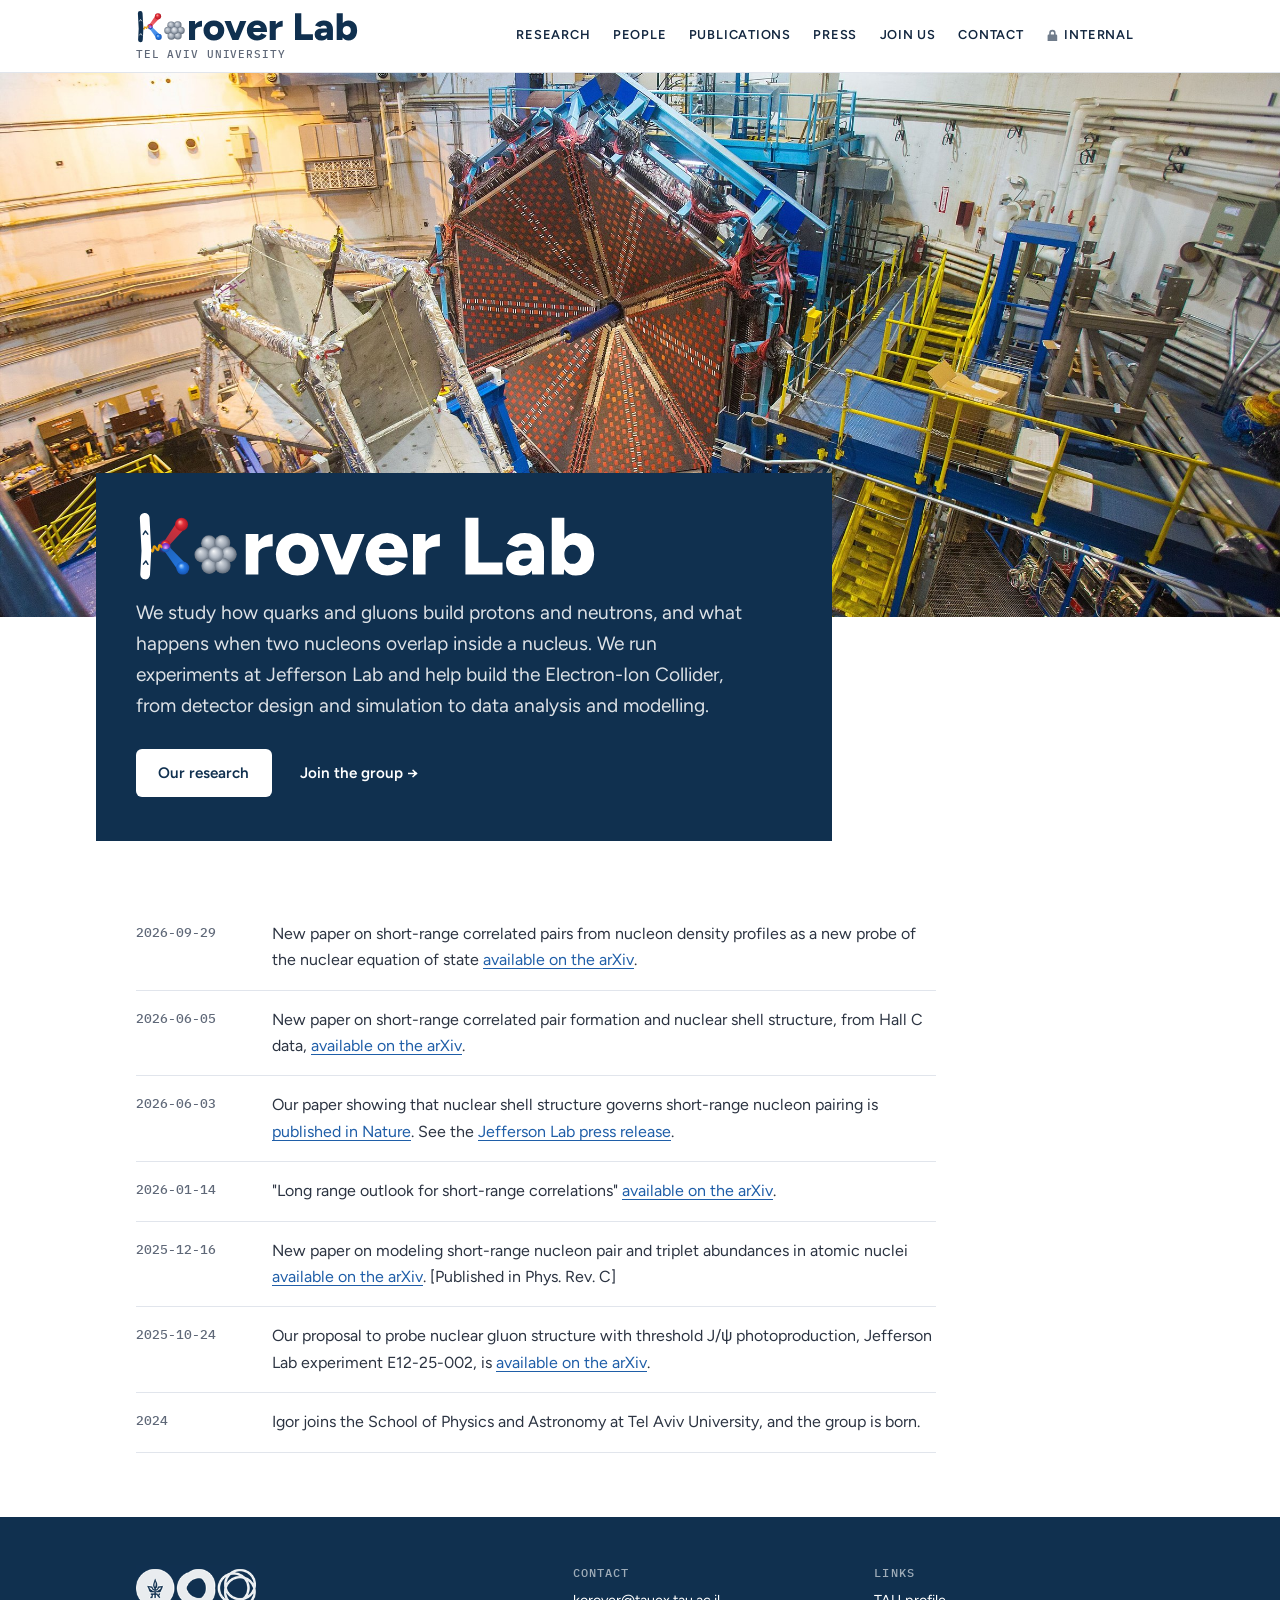
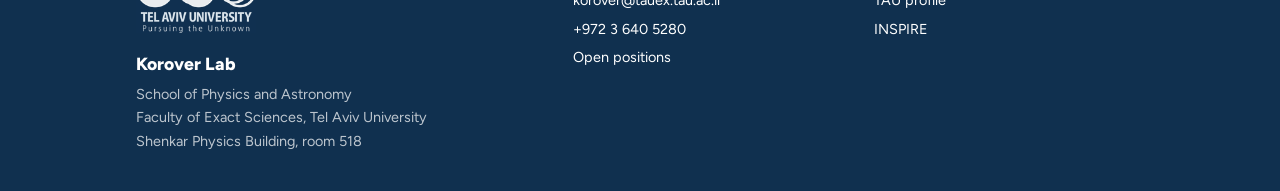
==== commit 52a1af79: "Add the lab logo to the header, home page and favicon; remove the carousel buttons" ====
--- a/index.html
+++ b/index.html
@@ -13,6 +13,7 @@
   <meta property="og:url" content="https://tom-bleher.github.io/koroverlab/">
   <meta property="og:image" content="https://tom-bleher.github.io/koroverlab/assets/images/og.jpg">
   <meta name="twitter:card" content="summary_large_image">
+  <link rel="icon" href="assets/images/logo-mark.svg" type="image/svg+xml">
   <link rel="icon" type="image/png" href="assets/images/favicon.png">
   <link rel="apple-touch-icon" href="assets/images/apple-touch-icon.png">
   <link rel="stylesheet" href="style.css">
@@ -26,7 +27,7 @@
 
 <header class="site-header">
   <div class="wrap">
-    <a class="brand" href="index.html"><img src="assets/images/logo.jpg" alt="" width="44" height="44"><span><b>Korover Lab</b><small>Tel Aviv University</small></span></a>
+    <a class="brand" href="index.html"><img src="assets/images/logo-wordmark.svg" alt="Korover Lab" width="2870" height="440"><small>Tel Aviv University</small></a>
     <button class="menu-toggle" type="button" aria-expanded="false" aria-controls="nav">Menu</button>
     <nav class="site-nav" id="nav" aria-label="Main">
       <a href="research.html">Research</a>
@@ -50,15 +51,10 @@
         <img src="assets/images/photo-hall-a.jpg" alt="Experimental Hall A at Jefferson Lab" width="1600" height="449" loading="lazy">
         <img src="assets/images/photo-cebaf-tunnel.jpg" alt="The CEBAF accelerator tunnel at Jefferson Lab" width="1600" height="449" loading="lazy">
       </div>
-      <div class="slide-controls">
-        <button type="button" data-step="-1" aria-label="Previous image"><svg viewBox="0 0 16 16" aria-hidden="true"><path fill="none" stroke="currentColor" stroke-width="2" d="M10 3 5 8l5 5"/></svg></button>
-        <button type="button" data-pause aria-label="Pause the images" aria-pressed="false"><svg class="pause" viewBox="0 0 16 16" aria-hidden="true"><path fill="currentColor" d="M4 3h3v10H4zM9 3h3v10H9z"/></svg><svg class="play" viewBox="0 0 16 16" aria-hidden="true"><path fill="currentColor" d="M5 3l8 5-8 5z"/></svg></button>
-        <button type="button" data-step="1" aria-label="Next image"><svg viewBox="0 0 16 16" aria-hidden="true"><path fill="none" stroke="currentColor" stroke-width="2" d="m6 3 5 5-5 5"/></svg></button>
-      </div>
     </div>
     <div class="wrap">
       <div class="hero-panel">
-        <h1>Korover Lab</h1>
+        <h1><img src="assets/images/logo-wordmark-white.svg" alt="Korover Lab" width="2870" height="440"></h1>
         <p class="intro">We study how quarks and gluons build protons and neutrons, and what happens when two nucleons overlap inside a nucleus. We run experiments at Jefferson Lab and help build the Electron-Ion Collider, from detector design and simulation to data analysis and modelling.</p>
         <div class="actions">
           <a class="btn" href="research.html">Our research</a>
--- a/style.css
+++ b/style.css
@@ -53,10 +53,8 @@
 main { flex: 1; }
 .site-header { position: sticky; top: 0; z-index: 10; background: #fff; border-bottom: 1px solid var(--line); }
 .site-header .wrap { display: flex; align-items: center; justify-content: space-between; gap: 1rem; height: 4.5rem; }
-.brand { display: flex; align-items: center; gap: 0.8rem; color: var(--ink); text-decoration: none; }
-.brand img { width: 44px; height: 44px; }
-.brand span { display: grid; gap: 0.1rem; line-height: 1.1; }
-.brand b { font-size: 1.3rem; font-weight: 800; letter-spacing: -0.01em; }
+.brand { display: grid; gap: 0.25rem; color: var(--ink); text-decoration: none; }
+.brand img { width: 14rem; height: auto; }
 .brand small { font: 500 0.68rem var(--mono); letter-spacing: 0.08em; text-transform: uppercase; color: var(--muted); }
 .site-nav { display: flex; gap: 0.1rem; }
 .site-nav a { display: flex; align-items: center; gap: 0.35rem; padding: 0.4rem 0.65rem; border-bottom: 2px solid transparent; color: var(--ink); font-size: 0.8rem; font-weight: 600; letter-spacing: 0.06em; text-transform: uppercase; text-decoration: none; }
@@ -71,14 +69,9 @@
 .slides { display: flex; overflow-x: auto; scroll-snap-type: x mandatory; scrollbar-width: none; }
 .slides::-webkit-scrollbar { display: none; }
 .slides img { flex: 0 0 100%; width: 100%; height: clamp(18rem, 44vw, 34rem); object-fit: cover; object-position: 50% 45%; scroll-snap-align: start; }
-.slide-controls { position: absolute; top: 1rem; right: 1rem; display: flex; gap: 0.4rem; }
-.slide-controls button { display: grid; place-items: center; width: 2.5rem; height: 2.5rem; padding: 0; border: 0; border-radius: 50%; background: rgb(10 31 54 / 0.72); color: #fff; cursor: pointer; }
-.slide-controls button:hover { background: var(--navy); }
-.slide-controls svg { width: 1rem; height: 1rem; }
-.slide-controls .play, .slide-controls [aria-pressed="true"] .pause { display: none; }
-.slide-controls [aria-pressed="true"] .play { display: block; }
 .hero-panel { position: relative; max-width: 46rem; margin: -9rem 0 0 -2.5rem; padding: 2.5rem 2.5rem 2.75rem; background: var(--navy); }
-.hero h1 { margin-bottom: 0.9rem; font-size: clamp(2.4rem, 5vw, 3.4rem); font-weight: 800; letter-spacing: -0.02em; color: #fff; }
+.hero h1 { margin-bottom: 1.1rem; }
+.hero h1 img { width: min(100%, 29rem); height: auto; }
 .hero .intro { max-width: 38rem; margin: 0; color: rgb(255 255 255 / 0.86); font-size: clamp(1.05rem, 1.5vw, 1.2rem); line-height: 1.6; }
 .hero .btn { background: #fff; color: var(--navy); }
 .hero .btn:hover { background: #dbe6f3; color: var(--navy); }
@@ -210,8 +203,7 @@
 @media (max-width: 34rem) {
   .wrap { padding-inline: 1rem; }
   .site-header .wrap { height: 4.25rem; }
-  .brand img { width: 40px; height: 40px; }
-  .brand b { font-size: 1.15rem; }
+  .brand img { width: 11rem; }
   .slides img { height: 15rem; }
   .members img, .members .photo { width: 5.5rem; height: 5.5rem; }
   .hero-panel { max-width: none; margin: 0 -1rem; padding: 1.75rem 1rem 2rem; }
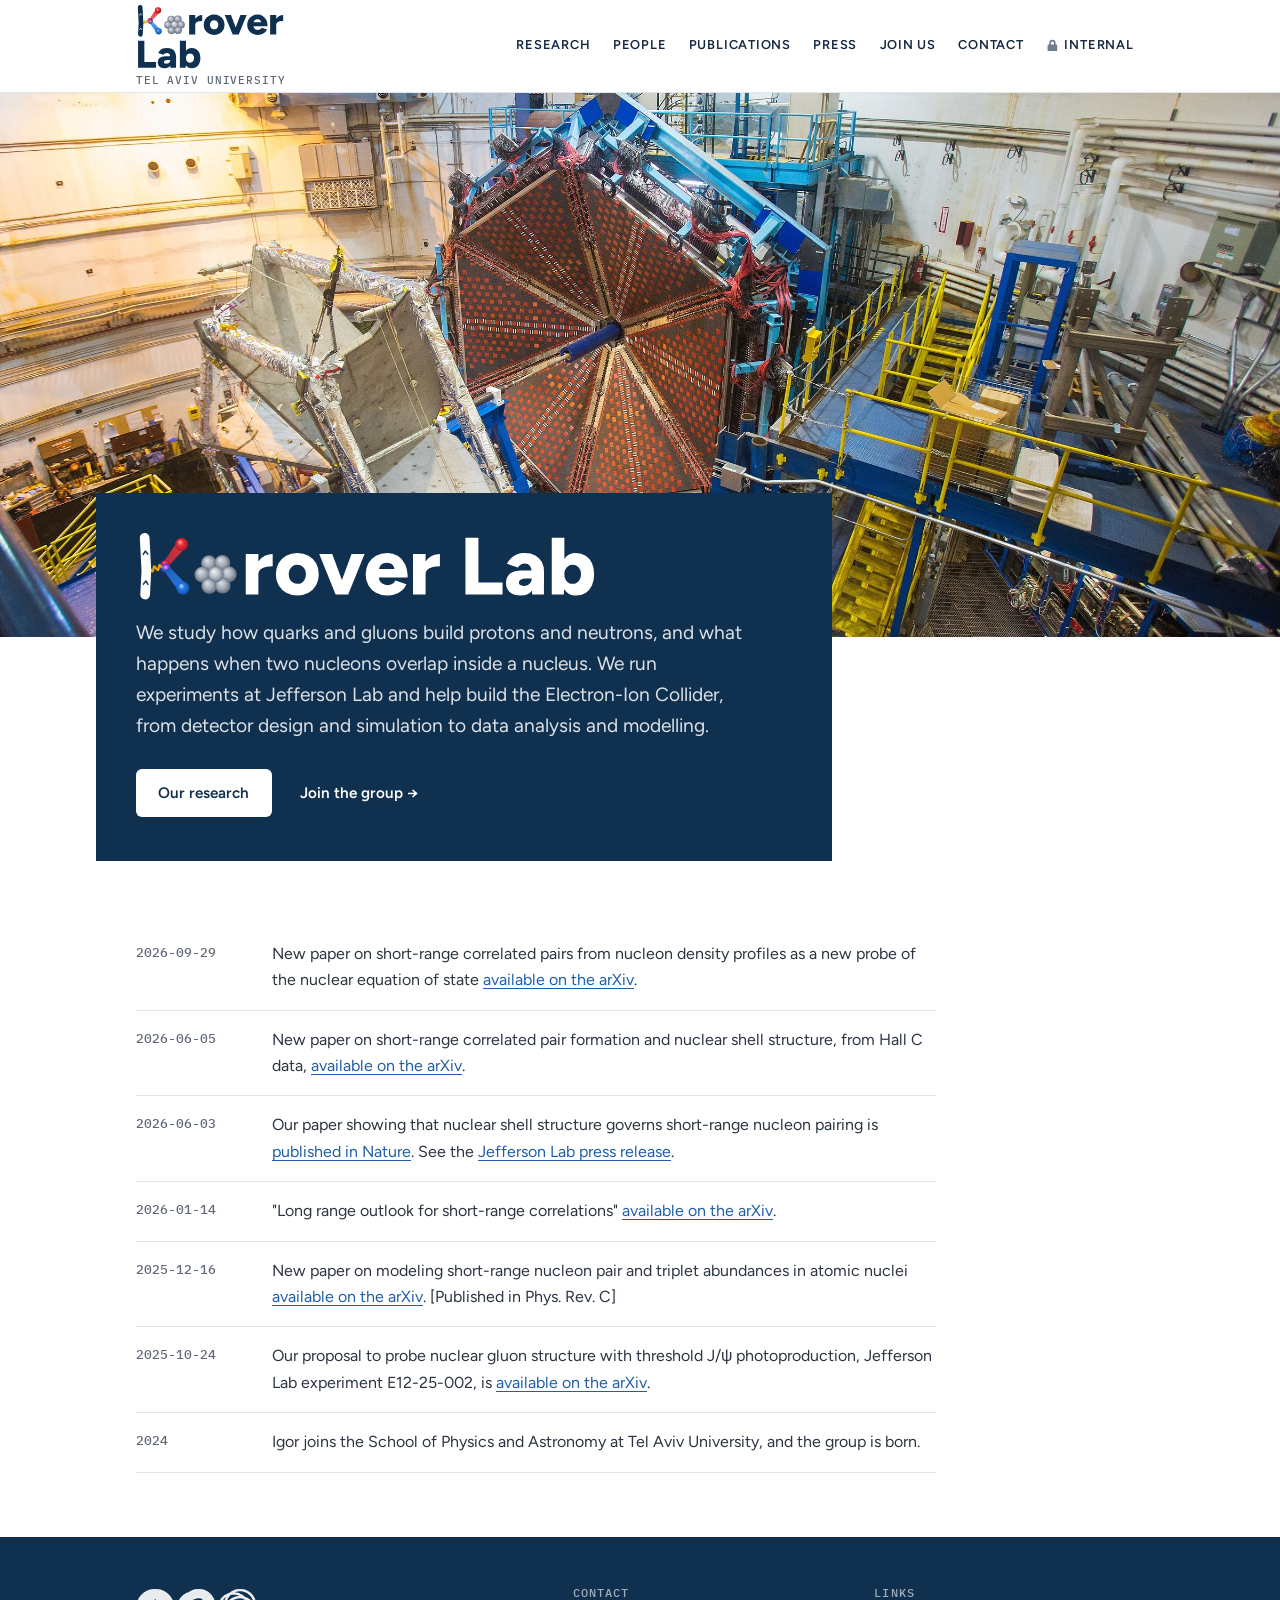
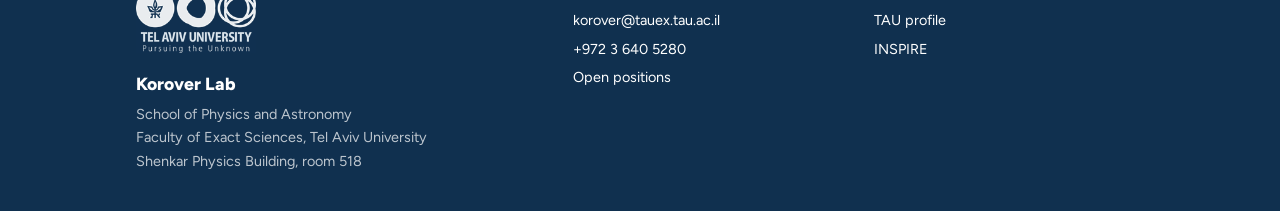
==== commit 078b3134: "Stack the header logo into two rows and keep a one-line version" ====
--- a/index.html
+++ b/index.html
@@ -27,7 +27,7 @@
 
 <header class="site-header">
   <div class="wrap">
-    <a class="brand" href="index.html"><img src="assets/images/logo-wordmark.svg" alt="Korover Lab" width="2870" height="440"><small>Tel Aviv University</small></a>
+    <a class="brand" href="index.html"><img src="assets/images/logo-wordmark.svg" alt="Korover Lab" width="1916" height="826"><small>Tel Aviv University</small></a>
     <button class="menu-toggle" type="button" aria-expanded="false" aria-controls="nav">Menu</button>
     <nav class="site-nav" id="nav" aria-label="Main">
       <a href="research.html">Research</a>
--- a/style.css
+++ b/style.css
@@ -17,7 +17,7 @@
 }
 
 * { box-sizing: border-box; }
-html { scroll-behavior: smooth; scroll-padding-top: 5.5rem; }
+html { scroll-behavior: smooth; scroll-padding-top: 6.75rem; }
 @media (prefers-reduced-motion: reduce) { html { scroll-behavior: auto; } }
 
 body { display: flex; flex-direction: column; min-height: 100vh; margin: 0; background: #fff; color: var(--text); font: 400 16px/1.65 var(--font); -webkit-font-smoothing: antialiased; }
@@ -52,9 +52,9 @@
 /* Header: brand and nav, stuck to the top */
 main { flex: 1; }
 .site-header { position: sticky; top: 0; z-index: 10; background: #fff; border-bottom: 1px solid var(--line); }
-.site-header .wrap { display: flex; align-items: center; justify-content: space-between; gap: 1rem; height: 4.5rem; }
+.site-header .wrap { display: flex; align-items: center; justify-content: space-between; gap: 1rem; height: 5.75rem; }
 .brand { display: grid; gap: 0.25rem; color: var(--ink); text-decoration: none; }
-.brand img { width: 14rem; height: auto; }
+.brand img { width: 9.35rem; height: auto; }
 .brand small { font: 500 0.68rem var(--mono); letter-spacing: 0.08em; text-transform: uppercase; color: var(--muted); }
 .site-nav { display: flex; gap: 0.1rem; }
 .site-nav a { display: flex; align-items: center; gap: 0.35rem; padding: 0.4rem 0.65rem; border-bottom: 2px solid transparent; color: var(--ink); font-size: 0.8rem; font-weight: 600; letter-spacing: 0.06em; text-transform: uppercase; text-decoration: none; }
@@ -202,8 +202,8 @@
 }
 @media (max-width: 34rem) {
   .wrap { padding-inline: 1rem; }
-  .site-header .wrap { height: 4.25rem; }
-  .brand img { width: 11rem; }
+  .site-header .wrap { height: 4.75rem; }
+  .brand img { width: 7.35rem; }
   .slides img { height: 15rem; }
   .members img, .members .photo { width: 5.5rem; height: 5.5rem; }
   .hero-panel { max-width: none; margin: 0 -1rem; padding: 1.75rem 1rem 2rem; }
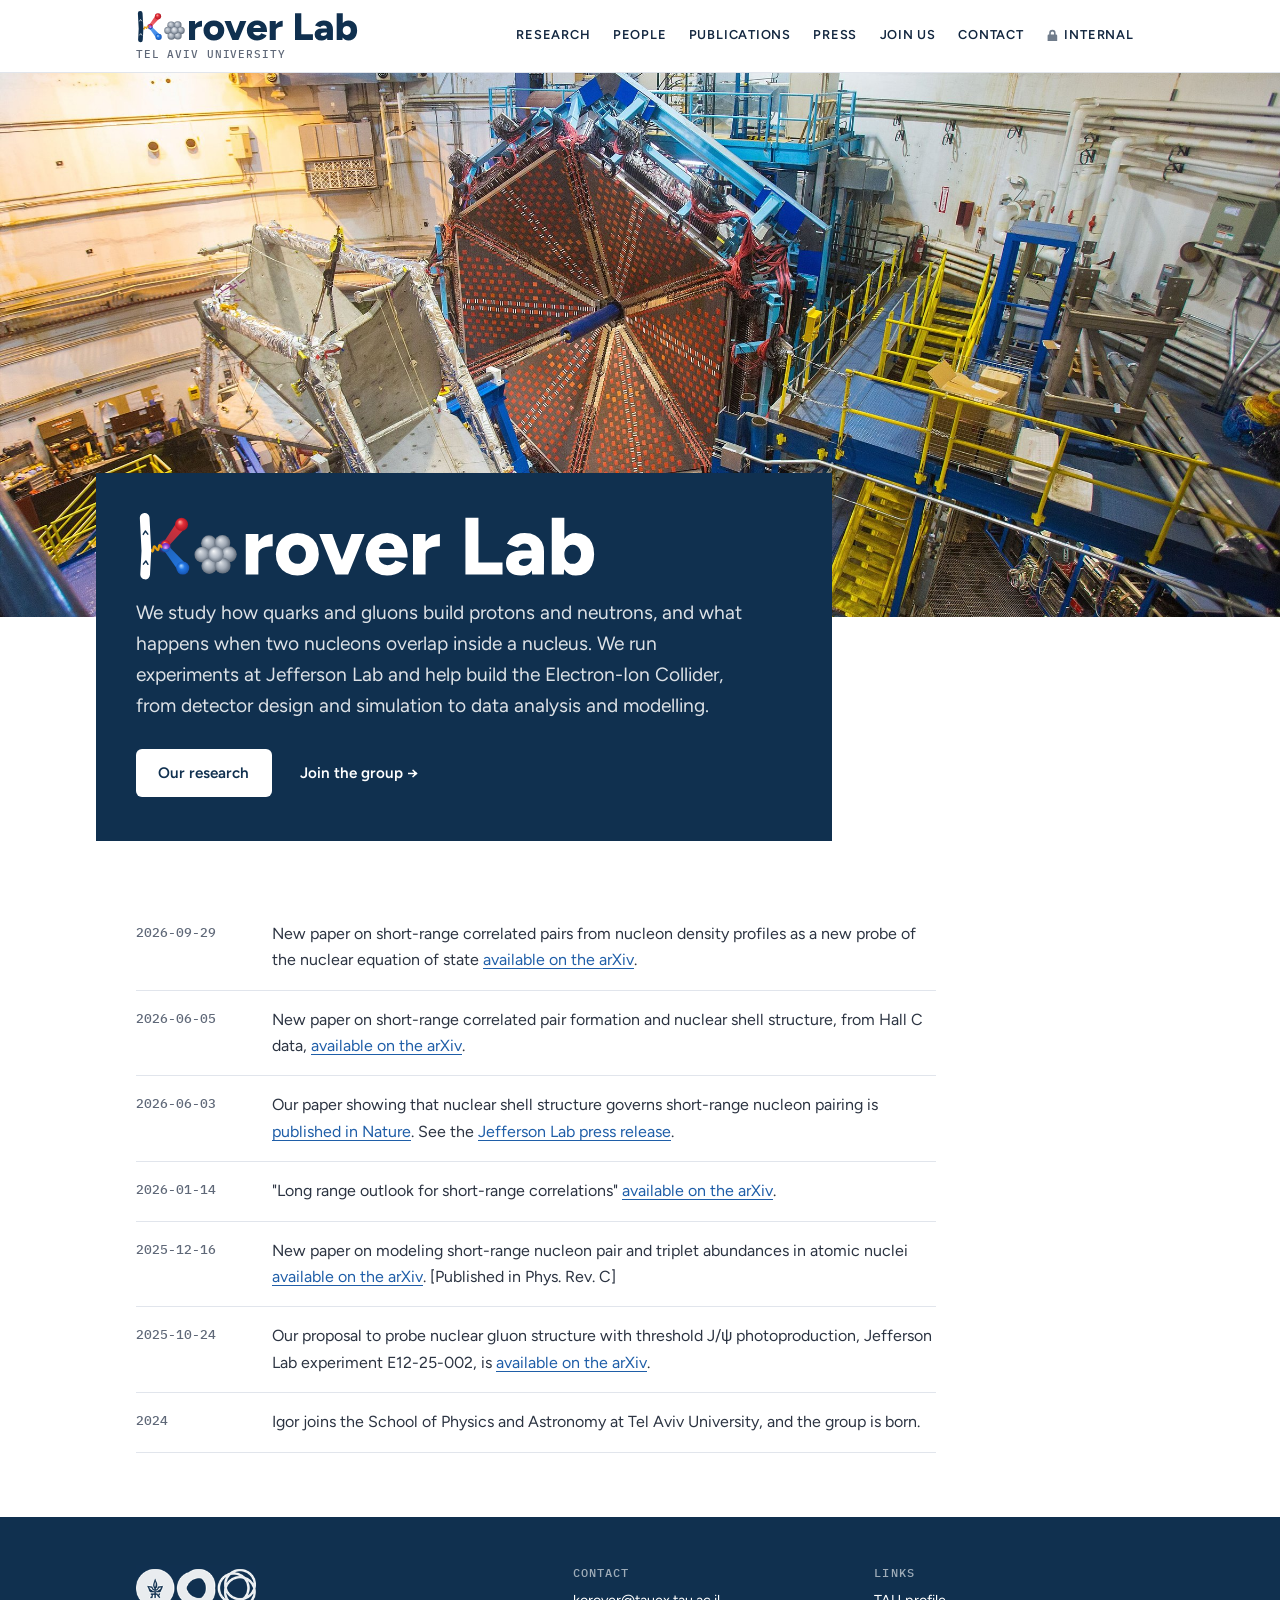
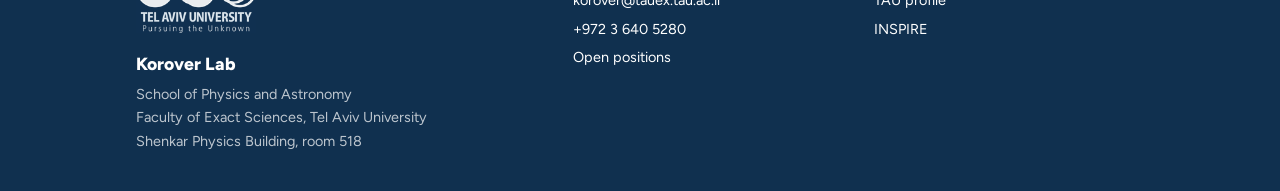
==== commit 18cf7c80: "Use the one-line logo in the header and restore its original height" ====
--- a/index.html
+++ b/index.html
@@ -27,7 +27,7 @@
 
 <header class="site-header">
   <div class="wrap">
-    <a class="brand" href="index.html"><img src="assets/images/logo-wordmark.svg" alt="Korover Lab" width="1916" height="826"><small>Tel Aviv University</small></a>
+    <a class="brand" href="index.html"><img src="assets/images/logo-wordmark-line.svg" alt="Korover Lab" width="2870" height="420"><small>Tel Aviv University</small></a>
     <button class="menu-toggle" type="button" aria-expanded="false" aria-controls="nav">Menu</button>
     <nav class="site-nav" id="nav" aria-label="Main">
       <a href="research.html">Research</a>
--- a/style.css
+++ b/style.css
@@ -17,7 +17,7 @@
 }
 
 * { box-sizing: border-box; }
-html { scroll-behavior: smooth; scroll-padding-top: 6.75rem; }
+html { scroll-behavior: smooth; scroll-padding-top: 5.5rem; }
 @media (prefers-reduced-motion: reduce) { html { scroll-behavior: auto; } }
 
 body { display: flex; flex-direction: column; min-height: 100vh; margin: 0; background: #fff; color: var(--text); font: 400 16px/1.65 var(--font); -webkit-font-smoothing: antialiased; }
@@ -52,9 +52,9 @@
 /* Header: brand and nav, stuck to the top */
 main { flex: 1; }
 .site-header { position: sticky; top: 0; z-index: 10; background: #fff; border-bottom: 1px solid var(--line); }
-.site-header .wrap { display: flex; align-items: center; justify-content: space-between; gap: 1rem; height: 5.75rem; }
+.site-header .wrap { display: flex; align-items: center; justify-content: space-between; gap: 1rem; height: 4.5rem; }
 .brand { display: grid; gap: 0.25rem; color: var(--ink); text-decoration: none; }
-.brand img { width: 9.35rem; height: auto; }
+.brand img { width: 14rem; height: auto; }
 .brand small { font: 500 0.68rem var(--mono); letter-spacing: 0.08em; text-transform: uppercase; color: var(--muted); }
 .site-nav { display: flex; gap: 0.1rem; }
 .site-nav a { display: flex; align-items: center; gap: 0.35rem; padding: 0.4rem 0.65rem; border-bottom: 2px solid transparent; color: var(--ink); font-size: 0.8rem; font-weight: 600; letter-spacing: 0.06em; text-transform: uppercase; text-decoration: none; }
@@ -202,8 +202,8 @@
 }
 @media (max-width: 34rem) {
   .wrap { padding-inline: 1rem; }
-  .site-header .wrap { height: 4.75rem; }
-  .brand img { width: 7.35rem; }
+  .site-header .wrap { height: 4.25rem; }
+  .brand img { width: 11rem; }
   .slides img { height: 15rem; }
   .members img, .members .photo { width: 5.5rem; height: 5.5rem; }
   .hero-panel { max-width: none; margin: 0 -1rem; padding: 1.75rem 1rem 2rem; }
